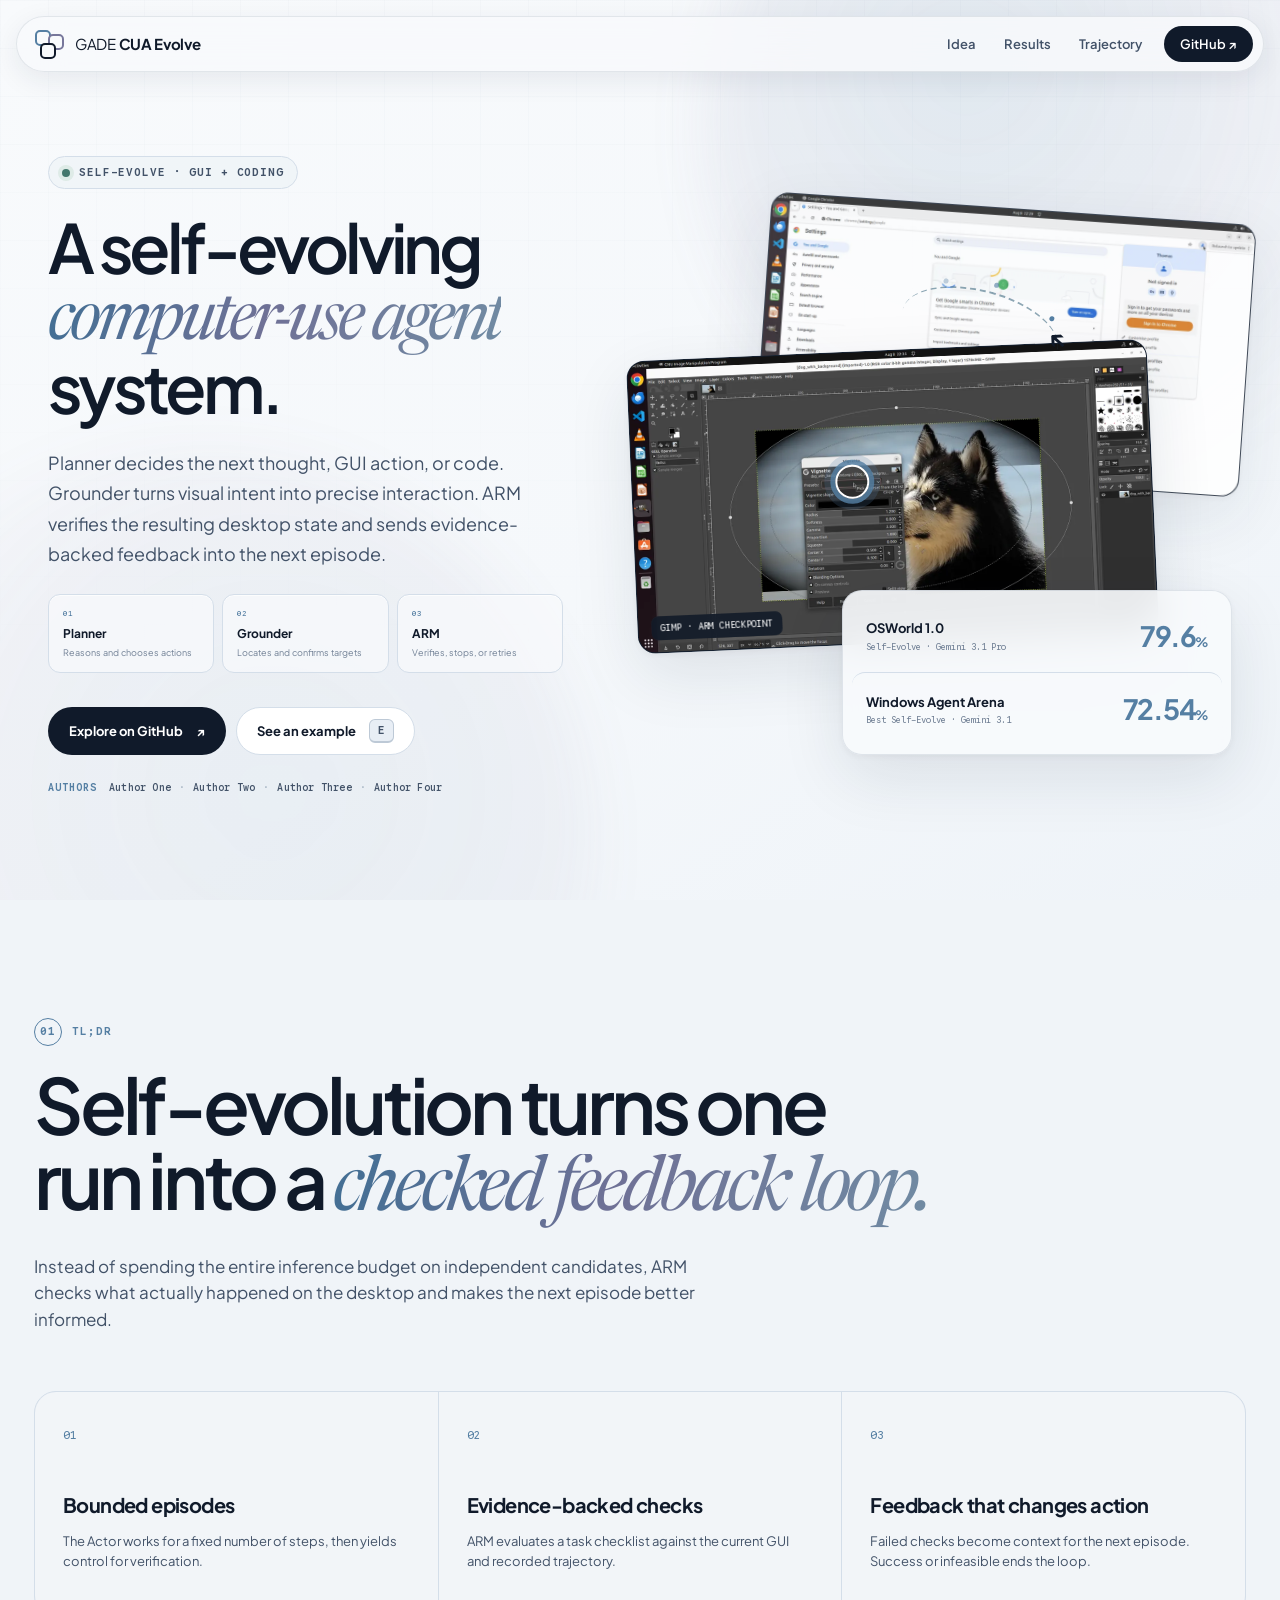
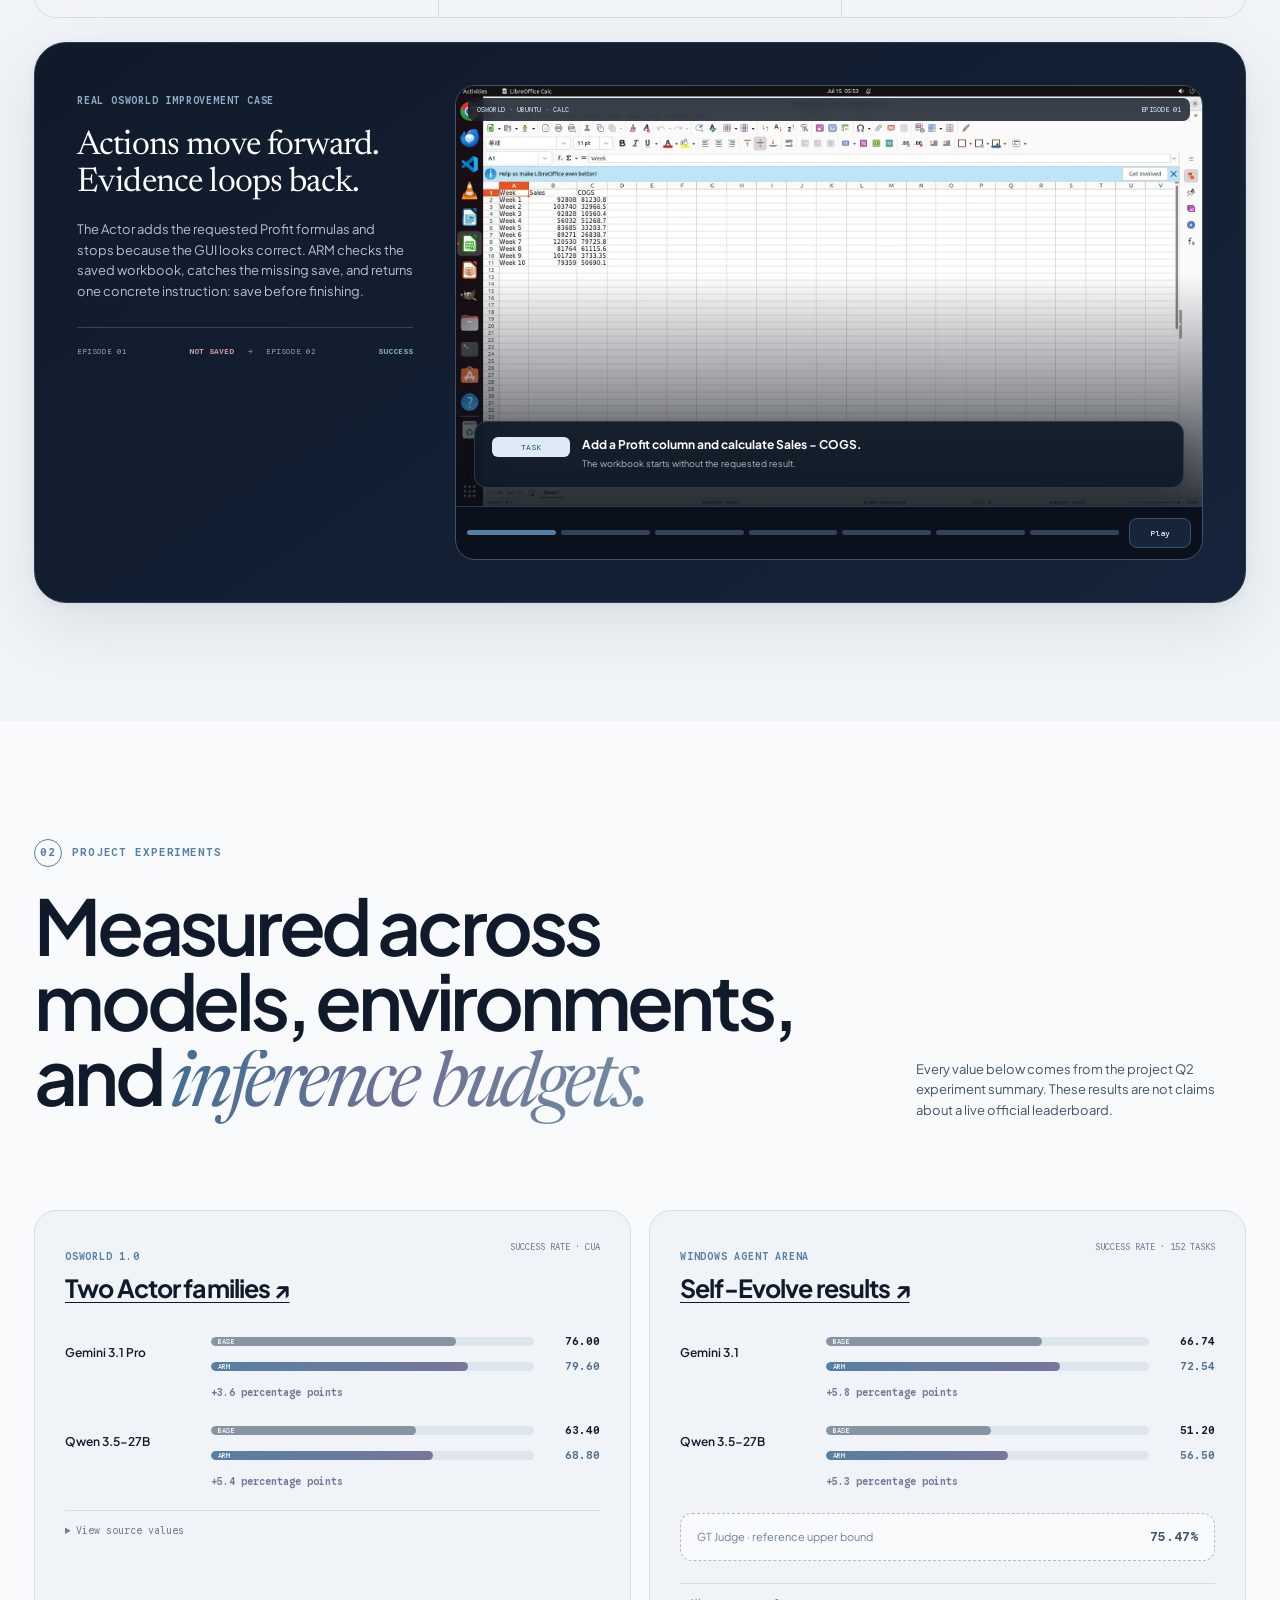
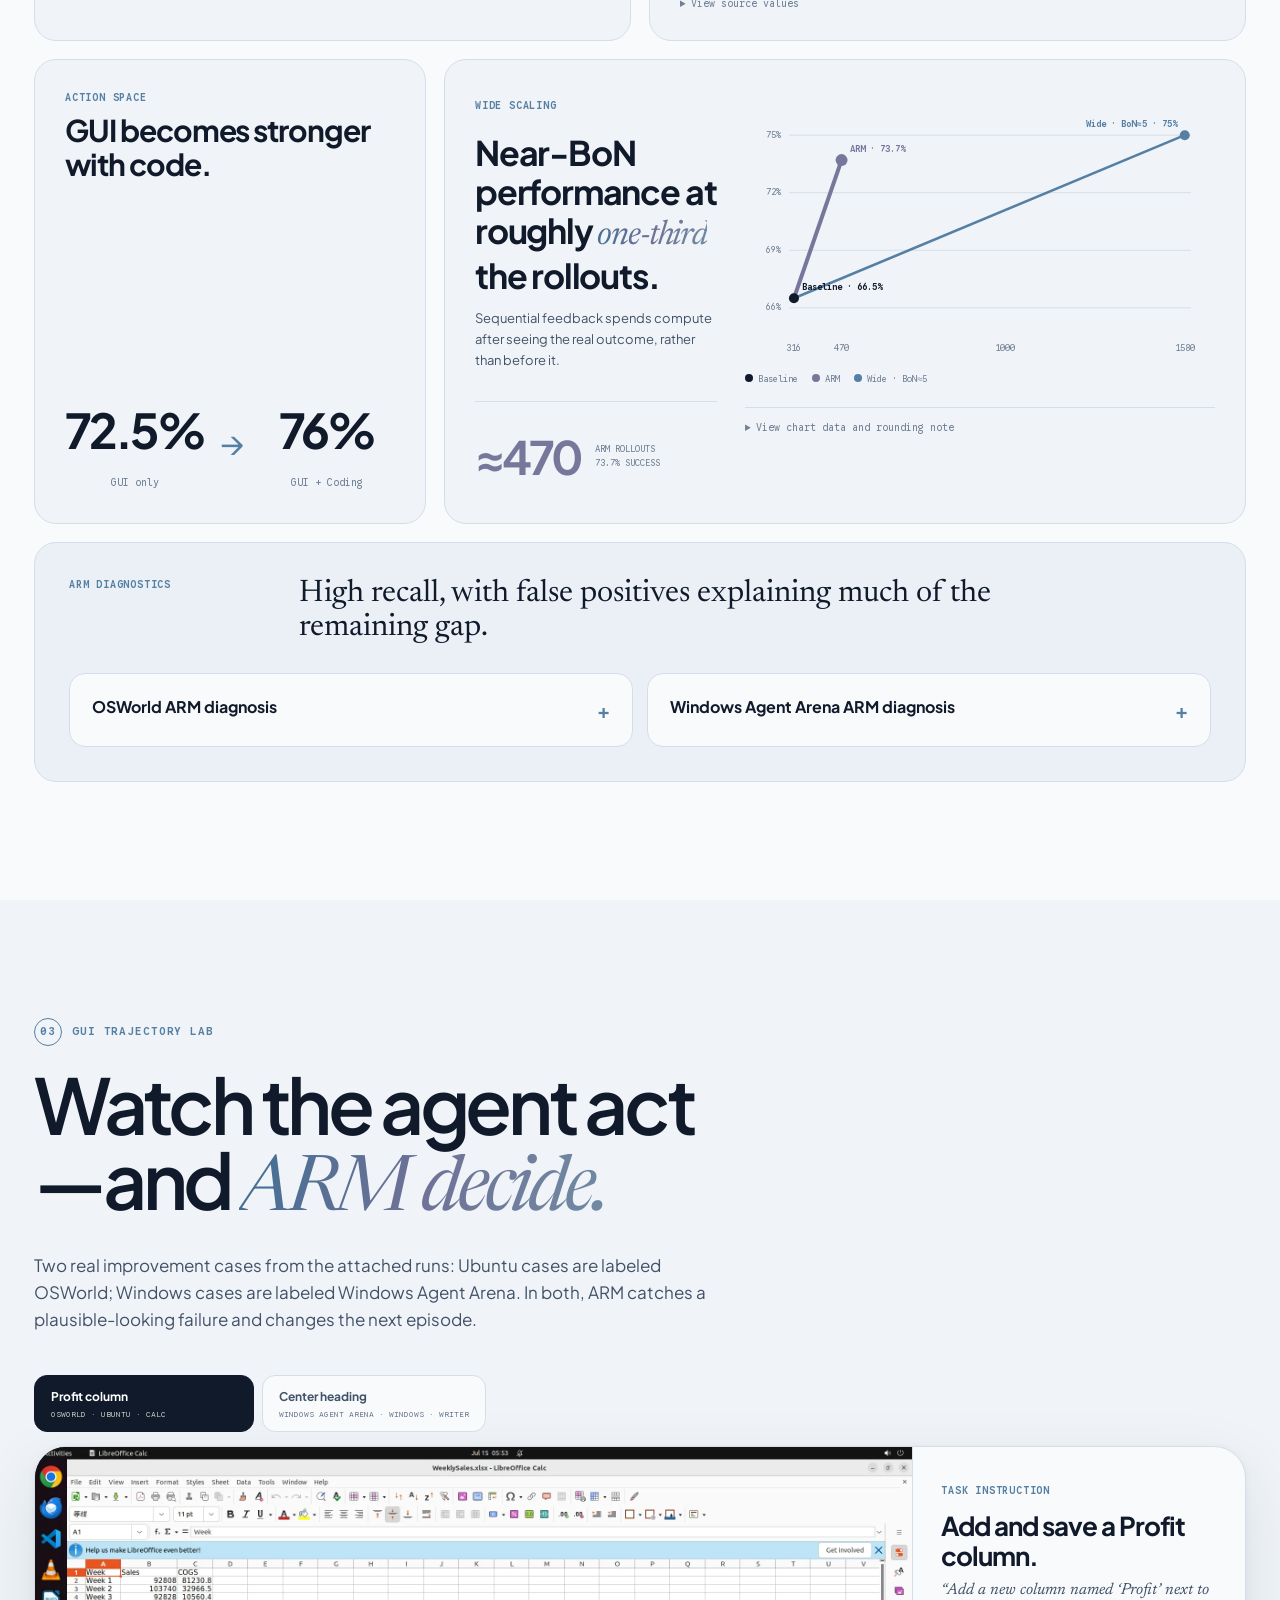
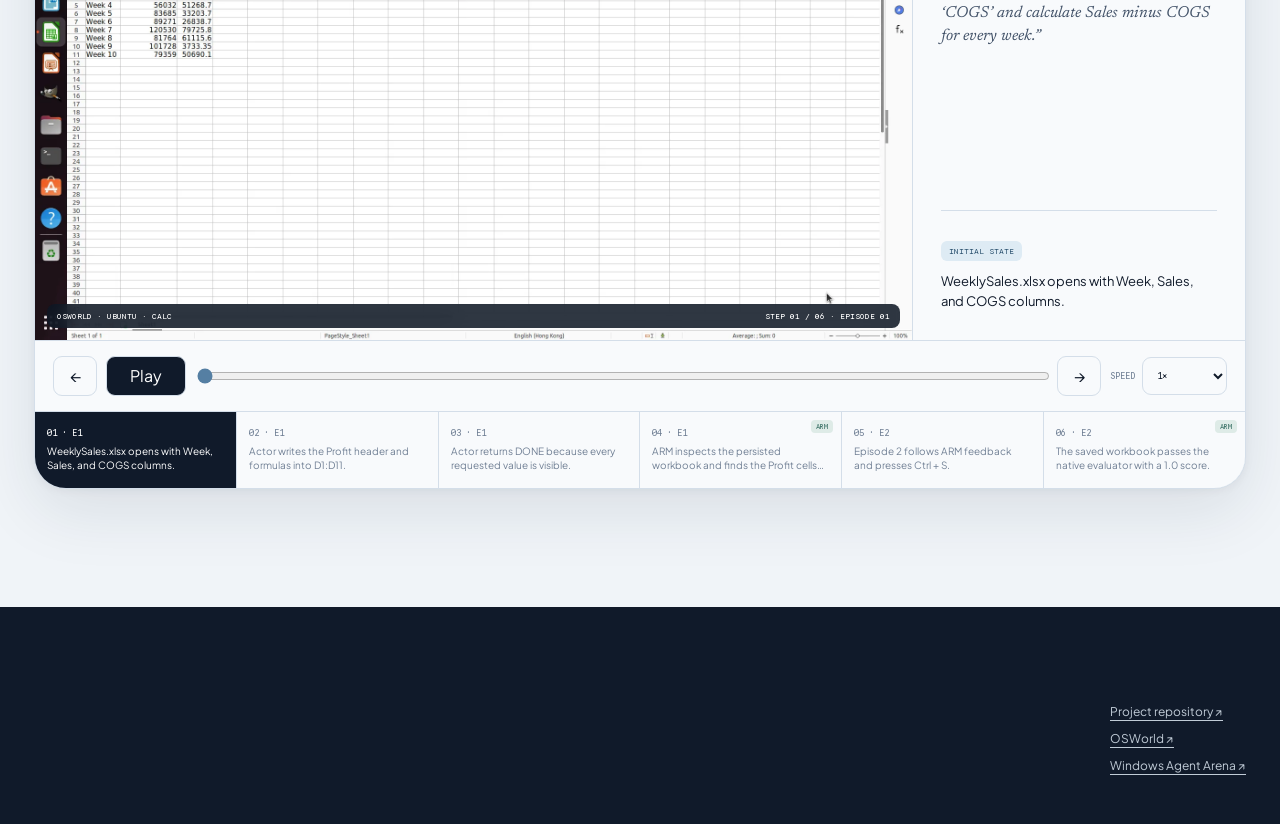
==== docs/index.html @ 2d3289a8 "Add hero author placeholders" ====
<!doctype html>
<html lang="en">
<head>
  <meta charset="utf-8">
  <meta name="viewport" content="width=device-width, initial-scale=1">
  <meta name="description" content="GADE CUA Evolve is a self-evolving computer-use agent system built around a Planner, Grounder, and Agentic Reward Model.">
  <meta name="author" content="Author One, Author Two, Author Three, Author Four">
  <meta property="og:type" content="website">
  <meta property="og:title" content="GADE CUA Evolve — A self-evolving computer-use agent system">
  <meta property="og:description" content="Planner acts, Grounder locates, and ARM turns desktop evidence into stop-or-retry feedback.">
  <meta property="og:url" content="https://gade-tech.github.io/GADE-CUA-Evolve/">
  <meta property="og:image" content="https://gade-tech.github.io/GADE-CUA-Evolve/assets/hero/gimp.webp">
  <meta name="twitter:card" content="summary_large_image">
  <link rel="canonical" href="https://gade-tech.github.io/GADE-CUA-Evolve/">
  <link rel="icon" href="data:image/svg+xml,%3Csvg xmlns='http://www.w3.org/2000/svg' viewBox='0 0 64 64'%3E%3Crect width='64' height='64' rx='14' fill='%23101a2a'/%3E%3Ccircle cx='24' cy='32' r='7' fill='%23557fa3'/%3E%3Ccircle cx='40' cy='24' r='7' fill='%2377779b'/%3E%3Ccircle cx='40' cy='40' r='7' fill='%238da8bc'/%3E%3C/svg%3E">
  <link rel="preconnect" href="https://fonts.googleapis.com">
  <link rel="preconnect" href="https://fonts.gstatic.com" crossorigin>
  <link href="https://fonts.googleapis.com/css2?family=Google+Sans+Code:wght@400;500;600&family=Newsreader:ital,opsz,wght@0,6..72,400;0,6..72,500;1,6..72,400&family=Plus+Jakarta+Sans:wght@400;500;600;700&display=swap" rel="stylesheet">
  <link rel="stylesheet" href="styles.css?v=__BUILD_VERSION__">
  <title>GADE CUA Evolve — A self-evolving computer-use agent system</title>
</head>
<body>
  <a class="skip-link" href="#main">Skip to content</a>
  <div class="read-progress" id="readProgress" aria-hidden="true"></div>

  <nav class="site-nav" aria-label="Primary navigation">
    <a class="brand" href="#top" aria-label="GADE CUA Evolve home">
      <span class="brand-mark" aria-hidden="true"><i></i><i></i><i></i></span>
      <span>GADE <b>CUA Evolve</b></span>
    </a>
    <div class="nav-links">
      <a href="#idea">Idea</a>
      <a href="#results">Results</a>
      <a href="#trajectory">Trajectory</a>
      <a class="nav-github" href="https://github.com/GADE-Tech/GADE-CUA-Evolve">GitHub ↗</a>
    </div>
  </nav>

  <main id="main">
    <header class="hero" id="top">
      <div class="aurora aurora-a" aria-hidden="true"></div>
      <div class="aurora aurora-b" aria-hidden="true"></div>
      <div class="hero-inner">
        <div class="hero-copy reveal">
          <div class="eyebrow-chip"><span></span> Self-evolve · GUI + Coding</div>
          <h1>A self-evolving<br><em>computer-use agent</em><br>system.</h1>
          <p class="hero-lede">Planner decides the next thought, GUI action, or code. Grounder turns visual intent into precise interaction. ARM verifies the resulting desktop state and sends evidence-backed feedback into the next episode.</p>
          <div class="agent-roles" aria-label="Planner, Grounder, and ARM system roles">
            <article><span>01</span><strong>Planner</strong><small>Reasons and chooses actions</small></article>
            <article><span>02</span><strong>Grounder</strong><small>Locates and confirms targets</small></article>
            <article><span>03</span><strong>ARM</strong><small>Verifies, stops, or retries</small></article>
          </div>
          <div class="hero-actions">
            <a class="button button-primary" href="https://github.com/GADE-Tech/GADE-CUA-Evolve">Explore on GitHub <span aria-hidden="true">↗</span></a>
            <a class="button button-secondary" id="exampleLink" href="#trajectory">See an example <kbd>E</kbd></a>
          </div>
          <p class="hero-caption" aria-label="Authors: Author One, Author Two, Author Three, Author Four"><span>Authors</span><b>Author One</b><i>·</i><b>Author Two</b><i>·</i><b>Author Three</b><i>·</i><b>Author Four</b></p>
        </div>

        <div class="hero-stage reveal" aria-label="Real desktop executions and benchmark highlights">
          <div class="desktop-card desktop-card-back">
            <img src="assets/hero/chrome.webp" alt="Chrome profile task completed by the computer-use agent" width="1280" height="720">
            <span class="desktop-label">Chrome · task state verified</span>
          </div>
          <div class="desktop-card desktop-card-front">
            <img src="assets/hero/gimp.webp" alt="GIMP Vignette window opened by the computer-use agent" width="1280" height="720">
            <span class="desktop-label">GIMP · ARM checkpoint</span>
            <span class="hero-click" aria-hidden="true"></span>
          </div>
          <div class="cursor-trail" aria-hidden="true"><i></i><i></i><i></i><b>↖</b></div>
          <div class="score-panel" id="heroScores" aria-label="Featured project experiment results"></div>
        </div>
      </div>
    </header>

    <section class="tldr section" id="idea">
      <div class="section-inner">
        <div class="section-heading reveal">
          <div class="section-tag"><span>01</span> TL;DR</div>
          <h2>Self-evolution turns one run into a <em>checked feedback loop.</em></h2>
          <p>Instead of spending the entire inference budget on independent candidates, ARM checks what actually happened on the desktop and makes the next episode better informed.</p>
        </div>

        <div class="quickscan reveal" aria-label="Three principles of self-evolution">
          <article><span>01</span><h3>Bounded episodes</h3><p>The Actor works for a fixed number of steps, then yields control for verification.</p></article>
          <article><span>02</span><h3>Evidence-backed checks</h3><p>ARM evaluates a task checklist against the current GUI and recorded trajectory.</p></article>
          <article><span>03</span><h3>Feedback that changes action</h3><p>Failed checks become context for the next episode. Success or infeasible ends the loop.</p></article>
        </div>

        <div class="loop-card reveal" aria-label="Animated self-evolve example from an OSWorld task">
          <div class="loop-copy">
            <span class="micro-label">REAL OSWORLD IMPROVEMENT CASE</span>
            <h3>Actions move forward.<br>Evidence loops back.</h3>
            <p>The Actor adds the requested Profit formulas and stops because the GUI looks correct. ARM checks the saved workbook, catches the missing save, and returns one concrete instruction: save before finishing.</p>
            <div class="loop-result"><span>EPISODE 01</span><b>NOT SAVED</b><i>→</i><span>EPISODE 02</span><b>SUCCESS</b></div>
          </div>
          <div class="loop-demo" id="loopDemo">
            <div class="loop-screen">
              <img id="loopImage" src="assets/trajectories/osworld-profit/initial.webp" alt="OSWorld LibreOffice Calc task state" width="1920" height="1080">
              <div class="loop-screen-bar"><span>OSWORLD · UBUNTU · CALC</span><span id="loopEpisode">EPISODE 01</span></div>
              <div class="loop-event" id="loopEvent" aria-live="polite">
                <span id="loopPhase">TASK</span>
                <strong id="loopTitle">Add a Profit column and calculate Sales − COGS.</strong>
                <p id="loopDetail">The workbook starts without the requested result.</p>
              </div>
            </div>
            <div class="loop-controls">
              <div class="loop-rail" id="loopRail" aria-label="Self-evolve example steps"></div>
              <button id="loopToggle" type="button" aria-label="Pause self-evolve example">Pause</button>
            </div>
          </div>
        </div>
      </div>
    </section>

    <section class="results section" id="results">
      <div class="section-inner">
        <div class="section-heading results-heading reveal">
          <div><div class="section-tag"><span>02</span> Project experiments</div><h2>Measured across models, environments, and <em>inference budgets.</em></h2></div>
          <p>Every value below comes from the project Q2 experiment summary. These results are not claims about a live official leaderboard.</p>
        </div>

        <div class="results-grid">
          <article class="result-card benchmark-card reveal">
            <div class="card-head"><div><span class="micro-label">OSWORLD 1.0</span><h3><a href="https://github.com/xlang-ai/OSWorld">Two Actor families ↗</a></h3></div><span class="card-note">Success rate · CUA</span></div>
            <div id="osworldBars" class="paired-bars"></div>
            <details class="data-table"><summary>View source values</summary><div id="osworldTable"></div></details>
          </article>

          <article class="result-card benchmark-card reveal">
            <div class="card-head"><div><span class="micro-label">WINDOWS AGENT ARENA</span><h3><a href="https://github.com/microsoft/WindowsAgentArena">Self-Evolve results ↗</a></h3></div><span class="card-note">Success rate · 152 tasks</span></div>
            <div id="windowsBars" class="paired-bars"></div>
            <div class="upper-bound" id="gtJudge"></div>
            <details class="data-table"><summary>View source values</summary><div id="windowsTable"></div></details>
          </article>

          <article class="result-card compact-card reveal">
            <span class="micro-label">ACTION SPACE</span>
            <h3>GUI becomes stronger with code.</h3>
            <div id="guiCoding" class="slope-chart" aria-label="GUI versus GUI plus Coding result"></div>
          </article>

          <article class="result-card scaling-card reveal">
            <div class="scaling-copy"><span class="micro-label">WIDE SCALING</span><h3>Near-BoN performance at roughly <em>one-third</em> the rollouts.</h3><p>Sequential feedback spends compute after seeing the real outcome, rather than before it.</p><div class="rollout-stat"><strong>≈470</strong><span>ARM rollouts<br>73.7% success</span></div></div>
            <div class="canvas-wrap"><canvas id="scalingChart" role="img" aria-label="Success rate versus rollout count for baseline, ARM, and wide scaling"></canvas><div class="chart-legend"><span><i class="legend-baseline"></i>Baseline</span><span><i class="legend-arm"></i>ARM</span><span><i class="legend-wide"></i>Wide · BoN≈5</span></div><details class="data-table"><summary>View chart data and rounding note</summary><div id="scalingTable"></div><p>The source contains minor annotations such as 469/73.8 and 495/73.7. This page uses the rounded comparison ≈470/73.7.</p></details></div>
          </article>
        </div>

        <div class="diagnostics reveal">
          <div class="diagnostics-head"><span class="micro-label">ARM DIAGNOSTICS</span><h3>High recall, with false positives explaining much of the remaining gap.</h3></div>
          <div id="diagnosticCards" class="diagnostic-grid"></div>
        </div>
      </div>
    </section>

    <section class="trajectory section" id="trajectory">
      <div class="section-inner">
        <div class="section-heading reveal">
          <div class="section-tag"><span>03</span> GUI Trajectory Lab</div>
          <h2>Watch the agent act—and <em>ARM decide.</em></h2>
          <p>Two real improvement cases from the attached runs: Ubuntu cases are labeled OSWorld; Windows cases are labeled Windows Agent Arena. In both, ARM catches a plausible-looking failure and changes the next episode.</p>
        </div>

        <div class="case-tabs reveal" id="caseTabs" role="tablist" aria-label="Choose a trajectory case"></div>

        <div class="trajectory-player reveal" id="trajectoryPlayer" tabindex="-1" aria-label="Interactive self-evolve trajectory player">
          <div class="trajectory-screen" id="trajectoryScreen">
            <img id="trajectoryImage" src="assets/trajectories/osworld-profit/initial.webp" alt="Initial OSWorld LibreOffice Calc state" width="1920" height="1080" decoding="async">
            <span class="click-marker" id="clickMarker" hidden aria-hidden="true"><i></i></span>
            <div class="trajectory-image-error" id="trajectoryImageError" hidden>Screenshot unavailable. Choose another step to retry.</div>
            <div class="screen-chrome"><span id="trajectoryEnvironment">OSWORLD · UBUNTU · CALC</span><span id="screenStep">STEP 01 / 06</span></div>
          </div>

          <aside class="trajectory-info">
            <div>
              <span class="micro-label">TASK INSTRUCTION</span>
              <h3 id="trajectoryTitle">Add and save a Profit column.</h3>
              <blockquote id="trajectoryInstruction"></blockquote>
            </div>
            <div class="action-readout"><span id="actionType">INITIAL STATE</span><p id="actionLabel">Initial desktop state</p></div>
            <div class="arm-verdict" id="armVerdict" hidden></div>
          </aside>

          <div class="trajectory-controls">
            <button id="previousStep" type="button" aria-label="Previous trajectory step">←</button>
            <button id="playTrajectory" type="button" class="play-button" aria-label="Play trajectory">Play</button>
            <input id="trajectoryRange" type="range" min="0" max="5" value="0" aria-label="Trajectory step">
            <button id="nextStep" type="button" aria-label="Next trajectory step">→</button>
            <label class="speed-control">Speed<select id="trajectorySpeed" aria-label="Playback speed"><option value="0.75">0.75×</option><option value="1" selected>1×</option><option value="1.5">1.5×</option></select></label>
          </div>
          <div class="trajectory-timeline" id="trajectoryTimeline" aria-label="Manual trajectory frame browser"></div>
        </div>
      </div>
    </section>
  </main>

  <footer>
    <div class="footer-inner">
      <div class="footer-meta"><a href="https://github.com/GADE-Tech/GADE-CUA-Evolve">Project repository ↗</a><a href="https://github.com/xlang-ai/OSWorld">OSWorld ↗</a><a href="https://github.com/microsoft/WindowsAgentArena">Windows Agent Arena ↗</a></div>
    </div>
  </footer>

  <script src="site-data.js?v=__BUILD_VERSION__"></script>
  <script src="app.js?v=__BUILD_VERSION__"></script>
</body>
</html>
---- docs/styles.css ----
:root {
  --surface: #f8fafc;
  --surface-dim: #f0f4f8;
  --surface-1: #e8eef5;
  --surface-2: #dce5ef;
  --ink: #101a2a;
  --ink-soft: #425268;
  --muted: #718095;
  --line: #d4dee9;
  --blue: #557fa3;
  --blue-soft: #deebf4;
  --violet: #77779b;
  --coral: #9b6b76;
  --coral-soft: #f0e4e7;
  --amber: #92816d;
  --green: #42776c;
  --green-soft: #deebe7;
  --sans: "Plus Jakarta Sans", system-ui, -apple-system, BlinkMacSystemFont, sans-serif;
  --serif: "Newsreader", Georgia, serif;
  --mono: "Google Sans Code", ui-monospace, SFMono-Regular, Menlo, monospace;
  --max: 1280px;
  --radius-sm: 12px;
  --radius: 22px;
  --radius-lg: 32px;
  --shadow: 0 22px 64px rgba(20, 38, 61, 0.1), 0 2px 8px rgba(20, 38, 61, 0.05);
}

* { box-sizing: border-box; }
html { scroll-behavior: smooth; scroll-padding-top: 104px; }
body {
  margin: 0;
  background: var(--surface-dim);
  color: var(--ink);
  font-family: var(--sans);
  font-size: 16px;
  line-height: 1.58;
  overflow-x: hidden;
  -webkit-font-smoothing: antialiased;
  text-rendering: optimizeLegibility;
}
body, button, input, select { font-family: var(--sans); }
img { display: block; max-width: 100%; }
a { color: inherit; }
button, input, select { font: inherit; }
button, a, summary, input, select { -webkit-tap-highlight-color: transparent; }
:focus-visible { outline: 3px solid color-mix(in srgb, var(--blue) 72%, white); outline-offset: 3px; }
::selection { background: var(--blue-soft); color: #203e59; }

.skip-link {
  position: fixed;
  top: 8px;
  left: 50%;
  z-index: 500;
  transform: translate(-50%, -150%);
  padding: 10px 16px;
  border-radius: 999px;
  background: var(--ink);
  color: white;
}
.skip-link:focus { transform: translate(-50%, 0); }

.read-progress {
  position: fixed;
  inset: 0 auto auto 0;
  z-index: 300;
  width: 0;
  height: 3px;
  background: linear-gradient(90deg, #557fa3, #77779b, #7393ad);
}

.site-nav {
  position: fixed;
  top: 16px;
  left: 16px;
  right: 16px;
  z-index: 200;
  display: flex;
  align-items: center;
  justify-content: space-between;
  min-height: 56px;
  padding: 8px 10px 8px 18px;
  border: 1px solid rgba(60, 81, 108, 0.12);
  border-radius: 999px;
  background: rgba(248, 250, 252, 0.84);
  box-shadow: 0 8px 28px rgba(20, 38, 61, 0.08);
  backdrop-filter: blur(22px) saturate(115%);
}
.brand { display: flex; align-items: center; gap: 11px; text-decoration: none; font-size: 15px; letter-spacing: -0.02em; }
.brand b { font-weight: 700; }
.brand-mark { position: relative; width: 29px; height: 29px; display: block; }
.brand-mark i { position: absolute; width: 16px; height: 16px; border: 2px solid var(--ink); border-radius: 5px; background: var(--surface); }
.brand-mark i:nth-child(1) { top: 0; left: 0; border-color: var(--blue); }
.brand-mark i:nth-child(2) { top: 4px; right: 0; border-color: var(--violet); }
.brand-mark i:nth-child(3) { bottom: 0; left: 5px; border-color: var(--ink); }
.nav-links { display: flex; align-items: center; gap: 2px; }
.nav-links a { padding: 8px 13px; border-radius: 999px; color: var(--ink-soft); font-size: 13px; font-weight: 600; text-decoration: none; }
.nav-links a:hover { background: var(--blue-soft); color: #315b7d; }
.nav-links .nav-github { margin-left: 7px; padding-inline: 16px; background: var(--ink); color: white; }
.nav-links .nav-github:hover { background: #263d5b; color: white; }

.hero {
  position: relative;
  display: grid;
  min-height: 100vh;
  overflow: hidden;
  background: linear-gradient(145deg, #f8fafc 0%, #f5f8fb 56%, #eef3f8 100%);
}
.hero::before {
  content: "";
  position: absolute;
  inset: 0;
  background-image: linear-gradient(rgba(72, 103, 137, 0.045) 1px, transparent 1px), linear-gradient(90deg, rgba(72, 103, 137, 0.045) 1px, transparent 1px);
  background-size: 48px 48px;
  mask-image: linear-gradient(to bottom, rgba(0, 0, 0, 0.52), transparent 78%);
  pointer-events: none;
}
.hero-inner {
  position: relative;
  z-index: 2;
  width: min(100%, calc(var(--max) + 96px));
  margin: auto;
  padding: 142px 48px 92px;
  display: grid;
  grid-template-columns: minmax(0, 0.93fr) minmax(470px, 1.07fr);
  gap: clamp(48px, 6vw, 94px);
  align-items: center;
}
.aurora { position: absolute; pointer-events: none; border-radius: 50%; filter: blur(28px); opacity: 0.62; }
.aurora-a { top: -250px; right: -180px; width: 760px; height: 760px; background: radial-gradient(circle at 35% 42%, rgba(85, 127, 163, 0.22), rgba(119, 119, 155, 0.13) 42%, transparent 72%); }
.aurora-b { bottom: -360px; left: -220px; width: 820px; height: 820px; background: radial-gradient(circle at 60% 43%, rgba(88, 128, 159, 0.13), rgba(109, 104, 143, 0.09) 42%, transparent 72%); }

.eyebrow-chip, .section-tag, .micro-label { font-family: var(--mono); letter-spacing: 0.08em; text-transform: uppercase; }
.eyebrow-chip {
  width: max-content;
  display: flex;
  align-items: center;
  gap: 9px;
  padding: 7px 13px;
  margin-bottom: 26px;
  border: 1px solid var(--line);
  border-radius: 999px;
  background: rgba(240, 244, 248, 0.82);
  color: var(--ink-soft);
  font-size: 11px;
  font-weight: 600;
}
.eyebrow-chip span { width: 8px; height: 8px; border-radius: 50%; background: var(--green); box-shadow: 0 0 0 4px var(--green-soft); }
.hero h1 {
  max-width: 720px;
  margin: 0;
  font-size: clamp(52px, 5.3vw, 78px);
  font-weight: 600;
  line-height: 0.95;
  letter-spacing: -0.062em;
  text-wrap: balance;
}
.hero h1 em, .section-heading h2 em, .scaling-card h3 em {
  color: transparent;
  font-family: var(--serif);
  font-weight: 400;
  background: linear-gradient(108deg, #456f94 4%, #6f7196 48%, #708ba3 100%);
  background-clip: text;
  -webkit-background-clip: text;
}
.hero-lede { max-width: 660px; margin: 28px 0 0; color: var(--ink-soft); font-size: 18px; line-height: 1.7; text-wrap: pretty; }
.agent-roles { display: grid; grid-template-columns: repeat(3, 1fr); gap: 8px; margin-top: 24px; }
.agent-roles article { min-width: 0; padding: 13px 14px; border: 1px solid var(--line); border-radius: 12px; background: rgba(248, 250, 252, 0.74); box-shadow: inset 0 1px rgba(255, 255, 255, 0.72); }
.agent-roles span { display: block; color: var(--blue); font: 8px var(--mono); }
.agent-roles strong { display: block; margin-top: 7px; font-size: 12px; }
.agent-roles small { display: block; margin-top: 3px; color: var(--muted); font-size: 9px; line-height: 1.35; }
.hero-actions { display: flex; flex-wrap: wrap; gap: 10px; margin-top: 34px; }
.button { display: inline-flex; align-items: center; justify-content: center; gap: 13px; min-height: 48px; padding: 0 20px; border: 1px solid transparent; border-radius: 999px; font-size: 13px; font-weight: 700; text-decoration: none; transition: transform 180ms ease, background 180ms ease; }
.button:hover { transform: translateY(-2px); }
.button-primary { background: var(--ink); color: white; }
.button-primary:hover { background: #263d5b; }
.button-secondary { border-color: var(--line); background: white; color: var(--ink); }
kbd { min-width: 25px; padding: 2px 6px; border: 1px solid #bdc9d6; border-bottom-width: 2px; border-radius: 6px; background: var(--surface-1); color: var(--ink-soft); font: 600 11px/1.6 var(--mono); text-align: center; }
.hero-caption { display: flex; flex-wrap: wrap; align-items: center; gap: 5px 8px; margin: 26px 0 0; color: var(--muted); font: 10px var(--mono); letter-spacing: 0.02em; }
.hero-caption span { margin-right: 4px; color: var(--blue); font-weight: 600; letter-spacing: 0.1em; text-transform: uppercase; }
.hero-caption b { color: var(--ink-soft); font-weight: 500; }
.hero-caption i { color: #aab7c5; font-style: normal; }

.hero-stage { position: relative; min-height: 590px; isolation: isolate; }
.desktop-card { position: absolute; overflow: hidden; border: 1px solid rgba(52, 76, 104, 0.2); border-radius: 18px; background: #101824; box-shadow: var(--shadow); }
.desktop-card img { width: 100%; height: 100%; object-fit: cover; }
.desktop-card-back { top: 28px; right: -16px; width: 82%; aspect-ratio: 16/9; transform: rotate(4deg); opacity: 0.82; }
.desktop-card-front { top: 170px; left: -8px; z-index: 2; width: 88%; aspect-ratio: 16/9; transform: rotate(-2.5deg); }
.desktop-label { position: absolute; left: 13px; bottom: 12px; padding: 6px 9px; border-radius: 7px; background: rgba(15, 25, 39, 0.84); color: white; font: 9px var(--mono); letter-spacing: 0.04em; text-transform: uppercase; backdrop-filter: blur(8px); }
.hero-click { position: absolute; left: 42.4%; top: 44.3%; width: 34px; height: 34px; border: 2px solid white; border-radius: 50%; transform: translate(-50%, -50%); box-shadow: 0 0 0 5px rgba(85, 127, 163, 0.82), 0 0 0 11px rgba(85, 127, 163, 0.2); }
.score-panel { position: absolute; z-index: 4; right: 0; bottom: 15px; width: min(390px, 76%); padding: 9px; border: 1px solid rgba(52, 76, 104, 0.12); border-radius: 20px; background: rgba(248, 250, 252, 0.92); box-shadow: var(--shadow); backdrop-filter: blur(18px); }
.score-row { display: grid; grid-template-columns: 1fr auto; gap: 12px; align-items: center; padding: 14px 14px; border-radius: 13px; }
.score-row + .score-row { border-top: 1px solid var(--line); }
.score-row strong { display: block; font-size: 13px; }
.score-row small { display: block; margin-top: 2px; color: var(--muted); font: 9px var(--mono); }
.score-value { color: var(--blue); font-size: 28px; font-weight: 700; letter-spacing: -0.045em; }
.score-value span { font-size: 13px; }
.cursor-trail { position: absolute; z-index: 5; top: 110px; left: 44%; width: 160px; height: 80px; border-top: 2px dashed rgba(49, 94, 119, 0.54); border-radius: 50%; transform: rotate(15deg); }
.cursor-trail i { position: absolute; width: 5px; height: 5px; border-radius: 50%; background: var(--blue); }
.cursor-trail i:nth-child(1) { left: 20%; top: -3px; opacity: 0.35; }.cursor-trail i:nth-child(2) { left: 51%; top: -12px; opacity: 0.62; }.cursor-trail i:nth-child(3) { right: 7%; top: 6px; }
.cursor-trail b { position: absolute; right: -6px; top: 5px; color: var(--ink); font-size: 25px; transform: rotate(-18deg); }

.section { padding: 118px 0; }
.section-inner { width: min(100%, var(--max)); margin: auto; padding: 0 34px; }
.section-heading { max-width: 990px; }
.section-tag { display: flex; align-items: center; gap: 10px; color: var(--blue); font-size: 11px; font-weight: 600; }
.section-tag span { display: grid; place-items: center; width: 28px; height: 28px; border: 1px solid currentColor; border-radius: 50%; }
.section-heading h2 { margin: 20px 0 22px; font-size: clamp(45px, 6vw, 82px); font-weight: 600; line-height: 0.98; letter-spacing: -0.055em; text-wrap: balance; }
.section-heading > p, .results-heading > p { max-width: 700px; color: var(--ink-soft); font-size: 17px; }

.tldr { background: var(--surface-dim); }
.quickscan { display: grid; grid-template-columns: repeat(3, 1fr); gap: 1px; margin-top: 58px; overflow: hidden; border: 1px solid var(--line); border-radius: var(--radius); background: var(--line); }
.quickscan article { min-height: 225px; padding: 28px; background: rgba(248, 250, 252, 0.84); }
.quickscan article > span { color: var(--blue); font: 11px var(--mono); }
.quickscan h3 { margin: 44px 0 10px; font-size: 20px; letter-spacing: -0.03em; }
.quickscan p { margin: 0; color: var(--ink-soft); font-size: 13px; }
.loop-card { display: grid; grid-template-columns: 0.62fr 1.38fr; gap: 42px; margin-top: 24px; padding: 42px; border: 1px solid #263a53; border-radius: var(--radius-lg); background: linear-gradient(145deg, #101a2a, #15243a); color: white; box-shadow: var(--shadow); }
.micro-label { color: var(--blue); font-size: 10px; font-weight: 600; }
.loop-card .micro-label { color: #90adc5; }
.loop-copy h3 { margin: 18px 0; font: 400 34px/1.07 var(--serif); letter-spacing: -0.025em; }
.loop-copy p { color: #b5c2cf; font-size: 13px; }
.loop-result { display: grid; grid-template-columns: 1fr auto 18px 1fr auto; gap: 7px; align-items: center; margin-top: 26px; padding-top: 18px; border-top: 1px solid #34445a; font: 8px var(--mono); }
.loop-result span { color: #8292a5; }.loop-result b:first-of-type { color: #c3929c; }.loop-result b:last-of-type { color: #78ad9f; }.loop-result i { color: #6f8298; font-style: normal; text-align: center; }
.loop-demo { min-width: 0; overflow: hidden; border: 1px solid #40526a; border-radius: 20px; background: #0b111c; }
.loop-screen { position: relative; overflow: hidden; aspect-ratio: 16/9; background: #101824; }
.loop-screen::after { content: ""; position: absolute; inset: 0; background: linear-gradient(180deg, transparent 45%, rgba(8, 14, 24, 0.84)); pointer-events: none; }
.loop-screen img { width: 100%; height: 100%; object-fit: cover; transition: opacity 240ms ease, transform 700ms ease; }
.loop-demo.is-changing .loop-screen img { opacity: 0.48; transform: scale(1.012); }
.loop-screen-bar { position: absolute; z-index: 2; top: 12px; right: 12px; left: 12px; display: flex; justify-content: space-between; padding: 7px 9px; border-radius: 7px; background: rgba(12, 20, 33, 0.8); color: #c0ccd8; font: 7px var(--mono); backdrop-filter: blur(8px); }
.loop-event { position: absolute; z-index: 3; right: 18px; bottom: 18px; left: 18px; display: grid; grid-template-columns: auto 1fr; gap: 4px 12px; align-items: start; padding: 15px 17px; border: 1px solid rgba(151, 177, 205, 0.2); border-radius: 13px; background: rgba(15, 25, 39, 0.92); box-shadow: 0 10px 30px rgba(0, 0, 0, 0.26); backdrop-filter: blur(12px); transition: border-color 180ms ease, background 180ms ease; }
.loop-event span { grid-row: span 2; min-width: 78px; padding: 5px 7px; border-radius: 6px; background: var(--blue-soft); color: #345c7c; font: 8px var(--mono); text-align: center; }
.loop-event strong { font-size: 12px; line-height: 1.35; }.loop-event p { margin: 0; color: #aebdca; font-size: 9px; }
.loop-event[data-tone="arm"] { border-color: rgba(155, 107, 118, 0.7); background: rgba(43, 31, 43, 0.95); }.loop-event[data-tone="arm"] span { background: var(--coral-soft); color: #76515a; }
.loop-event[data-tone="success"] { border-color: rgba(86, 143, 127, 0.7); background: rgba(20, 48, 46, 0.95); }.loop-event[data-tone="success"] span { background: var(--green-soft); color: #315f55; }
.loop-controls { display: grid; grid-template-columns: 1fr auto; gap: 10px; align-items: center; padding: 11px; border-top: 1px solid #2b3b50; }
.loop-rail { display: grid; grid-template-columns: repeat(7, 1fr); gap: 5px; }
.loop-rail button { position: relative; height: 5px; overflow: hidden; padding: 0; border: 0; border-radius: 999px; background: #334359; cursor: pointer; }
.loop-rail button::after { content: ""; position: absolute; inset: 0; width: 0; border-radius: inherit; background: var(--blue); }
.loop-rail button.complete::after { width: 100%; }.loop-rail button.active::after { width: 100%; animation: loop-progress 2.6s linear; }
#loopToggle { min-width: 62px; height: 30px; border: 1px solid #40526a; border-radius: 8px; background: #17253a; color: white; font: 8px var(--mono); cursor: pointer; }
@keyframes loop-progress { from { width: 0; } to { width: 100%; } }

.results { background: var(--surface); }
.results-heading { max-width: none; display: grid; grid-template-columns: 1fr 330px; gap: 64px; align-items: end; }
.results-heading h2 { max-width: 920px; }
.results-heading > p { margin-bottom: 28px; font-size: 13px; }
.results-grid { display: grid; grid-template-columns: repeat(12, 1fr); gap: 18px; margin-top: 62px; }
.result-card { grid-column: span 6; padding: 30px; border: 1px solid var(--line); border-radius: var(--radius); background: var(--surface-dim); }
.card-head { display: flex; align-items: start; justify-content: space-between; gap: 22px; }
.card-head h3, .compact-card h3, .scaling-card h3 { margin: 7px 0 0; font-size: 25px; letter-spacing: -0.035em; line-height: 1.15; }
.card-head h3 a { text-decoration-thickness: 1px; text-underline-offset: 4px; }
.card-note { color: var(--muted); font: 9px var(--mono); text-transform: uppercase; }
.paired-bars { display: grid; gap: 24px; margin-top: 32px; }
.bar-group { display: grid; grid-template-columns: 135px 1fr 55px; gap: 11px; align-items: center; }
.bar-name { grid-row: span 2; font-size: 12px; font-weight: 600; }
.bar-track { position: relative; height: 9px; overflow: hidden; border-radius: 999px; background: #dde5ed; }
.bar-fill { height: 100%; width: calc(var(--value) * 1%); min-width: 3px; border-radius: inherit; background: #8794a3; }
.bar-fill.evolve { background: linear-gradient(90deg, var(--blue), var(--violet)); }
.bar-value { font: 600 11px var(--mono); text-align: right; }
.bar-value.evolve { color: #526f8e; }
.bar-type { position: absolute; left: 7px; top: 50%; transform: translateY(-50%); color: white; font: 7px var(--mono); text-transform: uppercase; }
.lift-label { grid-column: 2/4; margin-top: 2px; color: var(--violet); font: 600 10px var(--mono); }
.upper-bound { display: flex; justify-content: space-between; margin-top: 25px; padding: 14px 16px; border: 1px dashed #aebccb; border-radius: 12px; background: var(--surface); }
.upper-bound span { color: var(--muted); font-size: 11px; }.upper-bound strong { color: var(--ink-soft); font: 600 13px var(--mono); }
.data-table { margin-top: 22px; border-top: 1px solid var(--line); color: var(--muted); font-size: 11px; }
.data-table summary { width: max-content; padding-top: 13px; cursor: pointer; font: 10px var(--mono); }
.data-table table { width: 100%; margin-top: 12px; border-collapse: collapse; color: var(--ink-soft); }
.data-table th, .data-table td { padding: 7px 4px; border-bottom: 1px solid var(--line); text-align: left; }
.data-table p { margin: 12px 0 0; line-height: 1.55; }
.compact-card { grid-column: span 4; display: flex; flex-direction: column; min-height: 390px; }
.compact-card h3 { max-width: 350px; font-size: 30px; }
.slope-chart { display: grid; grid-template-columns: 1fr auto 1fr; gap: 15px; align-items: center; margin-top: auto; padding-top: 55px; }
.slope-point { text-align: center; }
.slope-point strong { display: block; font-size: 48px; letter-spacing: -0.06em; }.slope-point span { color: var(--muted); font: 10px var(--mono); }
.slope-arrow { color: var(--blue); font-size: 34px; }
.scaling-card { grid-column: span 8; display: grid; grid-template-columns: 0.68fr 1.32fr; gap: 28px; }
.scaling-card h3 { margin-top: 18px; font-size: 34px; }
.scaling-card p { color: var(--ink-soft); font-size: 13px; }
.rollout-stat { display: flex; gap: 14px; align-items: center; margin-top: 31px; padding-top: 18px; border-top: 1px solid var(--line); }
.rollout-stat strong { color: var(--violet); font-size: 46px; letter-spacing: -0.07em; }.rollout-stat span { color: var(--muted); font: 9px/1.6 var(--mono); text-transform: uppercase; }
.canvas-wrap { min-width: 0; }
#scalingChart { display: block; width: 100%; height: 275px; }
.chart-legend { display: flex; flex-wrap: wrap; gap: 14px; margin-top: 8px; color: var(--muted); font: 9px var(--mono); }
.chart-legend i { display: inline-block; width: 8px; height: 8px; margin-right: 5px; border-radius: 50%; }.legend-baseline { background: var(--ink); }.legend-arm { background: var(--violet); }.legend-wide { background: var(--blue); }
.diagnostics { margin-top: 18px; padding: 34px; border: 1px solid var(--line); border-radius: var(--radius); background: #eaf0f6; }
.diagnostics-head { display: grid; grid-template-columns: 200px 1fr; gap: 30px; align-items: start; }
.diagnostics-head h3 { max-width: 760px; margin: 0; font: 400 31px/1.1 var(--serif); }
.diagnostic-grid { display: grid; grid-template-columns: 1fr 1fr; gap: 14px; margin-top: 28px; }
.diagnostic-card { padding: 0 22px; border: 1px solid var(--line); border-radius: 16px; background: var(--surface); }
.diagnostic-card summary { display: flex; justify-content: space-between; gap: 15px; padding: 20px 0; cursor: pointer; font-weight: 700; list-style: none; }.diagnostic-card summary::-webkit-details-marker { display: none; }.diagnostic-card summary::after { content: "+"; color: var(--blue); font-size: 20px; }.diagnostic-card[open] summary::after { content: "−"; }
.diagnostic-body { display: grid; grid-template-columns: 1fr 1fr; gap: 22px; padding: 0 0 22px; }
.metric-grid { display: grid; grid-template-columns: 1fr 1fr; gap: 7px; }
.metric { padding: 11px; border-radius: 10px; background: var(--surface-1); }.metric span { display: block; color: var(--muted); font: 8px var(--mono); text-transform: uppercase; }.metric strong { display: block; margin-top: 4px; font-size: 17px; }
.matrix { display: grid; grid-template-columns: 55px 1fr 1fr; gap: 4px; font: 9px var(--mono); }.matrix > * { display: grid; place-items: center; min-height: 35px; border-radius: 7px; background: var(--surface-1); }.matrix .matrix-good { background: var(--green-soft); color: #276548; }.matrix .matrix-bad { background: var(--coral-soft); color: #9a4e40; }

.trajectory { background: var(--surface-dim); }
.case-tabs { display: flex; flex-wrap: wrap; gap: 8px; margin-top: 42px; }
.case-tabs button { display: grid; gap: 2px; min-width: 220px; padding: 12px 16px; border: 1px solid var(--line); border-radius: 13px; background: var(--surface); color: var(--ink-soft); text-align: left; cursor: pointer; }
.case-tabs button span { font-size: 12px; font-weight: 700; }.case-tabs button small { color: var(--muted); font: 8px var(--mono); text-transform: uppercase; }
.case-tabs button[aria-selected="true"] { border-color: var(--ink); background: var(--ink); color: white; }.case-tabs button[aria-selected="true"] small { color: #b7c0bd; }
.trajectory-player { display: grid; grid-template-columns: 1.45fr 0.55fr; margin-top: 14px; overflow: hidden; border: 1px solid var(--line); border-radius: var(--radius-lg); background: var(--surface); box-shadow: var(--shadow); }
.trajectory-screen { position: relative; align-self: start; overflow: hidden; aspect-ratio: 16/9; background: #101824; }
.trajectory-screen img { width: 100%; height: 100%; object-fit: contain; }
.trajectory-image-error { position: absolute; inset: 0; display: grid; place-items: center; padding: 30px; background: #101824; color: #d7e0e9; font: 11px var(--mono); text-align: center; }
.trajectory-image-error[hidden] { display: none; }
.screen-chrome { position: absolute; right: 12px; bottom: 12px; left: 12px; display: flex; justify-content: space-between; padding: 7px 10px; border-radius: 8px; background: rgba(13, 23, 36, 0.86); color: white; font: 8px var(--mono); backdrop-filter: blur(8px); }
.click-marker { position: absolute; width: 38px; height: 38px; border: 2px solid white; border-radius: 50%; transform: translate(-50%, -50%); box-shadow: 0 0 0 6px rgba(85, 127, 163, 0.84), 0 0 0 14px rgba(85, 127, 163, 0.22); pointer-events: none; }
.click-marker i { position: absolute; top: 50%; left: 50%; width: 5px; height: 5px; border-radius: 50%; background: white; transform: translate(-50%, -50%); }
.trajectory-info { display: flex; flex-direction: column; padding: 28px; border-left: 1px solid var(--line); }
.trajectory-info h3 { margin: 11px 0 8px; font-size: 26px; letter-spacing: -0.04em; line-height: 1.15; }
.trajectory-info blockquote { margin: 0; color: var(--ink-soft); font: italic 16px/1.45 var(--serif); }
.action-readout { margin-top: auto; padding-top: 24px; border-top: 1px solid var(--line); }.action-readout span { display: inline-block; padding: 5px 8px; border-radius: 6px; background: var(--blue-soft); color: #365b77; font: 8px var(--mono); }.action-readout p { margin: 10px 0 0; font-size: 13px; }
.arm-verdict { margin-top: 17px; padding: 15px; border-radius: 12px; background: var(--green-soft); color: #24583f; font-size: 10px; }.arm-verdict[hidden] { display: none; }.arm-verdict.retry { background: var(--coral-soft); color: #7c4037; }.verdict-top { display: flex; justify-content: space-between; gap: 10px; font: 8px var(--mono); }.verdict-top b { color: var(--green); }.arm-verdict.retry .verdict-top b { color: #a64e40; }.arm-verdict ul { margin: 12px 0; padding-left: 16px; }.arm-verdict p { margin: 9px 0; }.arm-verdict small { font: 8px var(--mono); }
.trajectory-controls { grid-column: 1/-1; display: grid; grid-template-columns: 44px 80px 1fr 44px auto; gap: 9px; align-items: center; padding: 15px 18px; border-top: 1px solid var(--line); }
.trajectory-controls button { height: 40px; border: 1px solid var(--line); border-radius: 9px; background: var(--surface); color: var(--ink); cursor: pointer; }.trajectory-controls button:hover { background: var(--surface-1); }.trajectory-controls .play-button { background: var(--ink); color: white; }.trajectory-controls input { width: 100%; accent-color: var(--blue); }
.speed-control { display: flex; align-items: center; gap: 7px; color: var(--muted); font: 9px var(--mono); text-transform: uppercase; }.speed-control select { height: 38px; padding: 0 28px 0 10px; border: 1px solid var(--line); border-radius: 9px; background: var(--surface); color: var(--ink); }
.trajectory-timeline { grid-column: 1/-1; display: grid; grid-template-columns: repeat(var(--timeline-count, 6), minmax(0, 1fr)); gap: 1px; border-top: 1px solid var(--line); background: var(--line); }
.trajectory-timeline button { position: relative; min-height: 76px; padding: 12px; border: 0; background: var(--surface); color: var(--muted); text-align: left; cursor: pointer; }.trajectory-timeline button:hover { background: var(--surface-1); }.trajectory-timeline button.active { background: var(--ink); color: white; }.trajectory-timeline button span { display: block; font: 9px var(--mono); }.trajectory-timeline button small { display: -webkit-box; overflow: hidden; margin-top: 6px; font-size: 10px; line-height: 1.35; -webkit-box-orient: vertical; -webkit-line-clamp: 2; }.trajectory-timeline button.checkpoint::after { content: "ARM"; position: absolute; top: 8px; right: 8px; padding: 2px 5px; border-radius: 4px; background: var(--green-soft); color: var(--green); font: 7px var(--mono); }

footer { padding: 96px 0 40px; background: #101a2a; color: white; }
.footer-inner { width: min(100%, var(--max)); margin: auto; padding: 0 34px; display: flex; justify-content: flex-end; }
.footer-meta { display: flex; flex-direction: column; align-items: start; justify-content: end; gap: 8px; padding-bottom: 8px; color: #c1ccd7; font-size: 12px; }.footer-meta a { text-underline-offset: 4px; }

.reveal { opacity: 0; transform: translateY(12px); transition: opacity 620ms cubic-bezier(0.2, 0, 0, 1), transform 620ms cubic-bezier(0.2, 0, 0, 1); }
.reveal.is-visible { opacity: 1; transform: none; }

@media (max-width: 1050px) {
  .hero-inner { grid-template-columns: 1fr; padding-top: 145px; }
  .hero-copy { max-width: 780px; }
  .hero-stage { width: min(760px, 100%); min-height: 610px; margin: 0 auto; }
  .results-heading { grid-template-columns: 1fr; gap: 4px; }
  .results-heading > p { margin: 0; }
  .result-card { grid-column: span 12; }
  .compact-card { grid-column: span 5; }
  .scaling-card { grid-column: span 7; grid-template-columns: 1fr; }
  .loop-card { grid-template-columns: 1fr; }
  .trajectory-player { grid-template-columns: 1fr; }
  .trajectory-info { min-height: 410px; border-top: 1px solid var(--line); border-left: 0; }
}

@media (max-width: 760px) {
  .site-nav { left: 10px; right: 10px; top: 10px; min-height: 52px; padding-left: 14px; }
  .brand { font-size: 13px; }.brand-mark { width: 25px; height: 25px; }.brand-mark i { width: 14px; height: 14px; }
  .nav-links a:not(.nav-github) { display: none; }.nav-links .nav-github { margin: 0; padding: 8px 13px; font-size: 11px; }
  .hero-inner { padding: 122px 20px 70px; gap: 42px; }
  .hero h1 { font-size: clamp(45px, 12.5vw, 64px); }
  .hero-lede { font-size: 16px; }
  .agent-roles { grid-template-columns: 1fr; }.agent-roles article { display: grid; grid-template-columns: 24px 82px 1fr; gap: 5px; align-items: center; }.agent-roles strong, .agent-roles small { margin: 0; }
  .hero-stage { min-height: 420px; }
  .desktop-card-back { right: -8px; width: 87%; }.desktop-card-front { top: 122px; width: 92%; }
  .score-panel { bottom: 0; width: 92%; }.cursor-trail { display: none; }
  .score-value { font-size: 23px; }
  .section { padding: 82px 0; }.section-inner { padding: 0 18px; }
  .section-heading h2 { font-size: clamp(43px, 13vw, 64px); }
  .quickscan { grid-template-columns: 1fr; }.quickscan article { min-height: auto; }.quickscan h3 { margin-top: 24px; }
  .loop-card { padding: 24px 18px; }.loop-event { right: 10px; bottom: 10px; left: 10px; padding: 11px; }.loop-event span { min-width: 62px; }.loop-event p { display: none; }.loop-result { grid-template-columns: 1fr auto 12px 1fr auto; }
  .results-grid { margin-top: 42px; }.result-card { padding: 22px; }.card-head { display: block; }.card-note { display: block; margin-top: 8px; }
  .bar-group { grid-template-columns: 98px 1fr 49px; }
  .compact-card, .scaling-card { grid-column: span 12; min-height: auto; }.slope-chart { padding-top: 42px; }.slope-point strong { font-size: 39px; }
  .diagnostics { padding: 24px 16px; }.diagnostics-head, .diagnostic-grid { grid-template-columns: 1fr; }.diagnostic-body { grid-template-columns: 1fr; }
  .case-tabs button { flex: 1 1 100%; }.trajectory-info { min-height: 430px; padding: 22px; }.trajectory-controls { grid-template-columns: 40px 72px 1fr 40px; padding: 12px; }.speed-control { grid-column: 1/-1; justify-content: end; }.trajectory-timeline { grid-template-columns: repeat(3, 1fr); }.trajectory-timeline button { min-height: 64px; }
  .footer-inner { justify-content: flex-start; padding: 0 18px; }
}

@media (max-width: 430px) {
  .hero-actions { flex-direction: column; align-items: stretch; }.button { width: 100%; }
  .hero-stage { min-height: 360px; }.desktop-card-front { top: 104px; }.score-panel { width: 100%; bottom: -5px; }.score-row { padding: 10px; }.score-value { font-size: 20px; }
  .loop-card { padding: 20px 13px; }.loop-screen-bar { display: none; }.loop-event strong { font-size: 10px; }.loop-result span { display: none; }
  .scaling-card h3 { font-size: 29px; }.rollout-stat strong { font-size: 39px; }
  .trajectory-controls { grid-template-columns: 38px 65px 1fr 38px; gap: 6px; }.trajectory-timeline button small { display: none; }
}

@media (prefers-reduced-motion: reduce) {
  html { scroll-behavior: auto; }
  *, *::before, *::after { animation-duration: 0.001ms !important; animation-iteration-count: 1 !important; transition-duration: 0.001ms !important; }
  .reveal { opacity: 1; transform: none; }
}
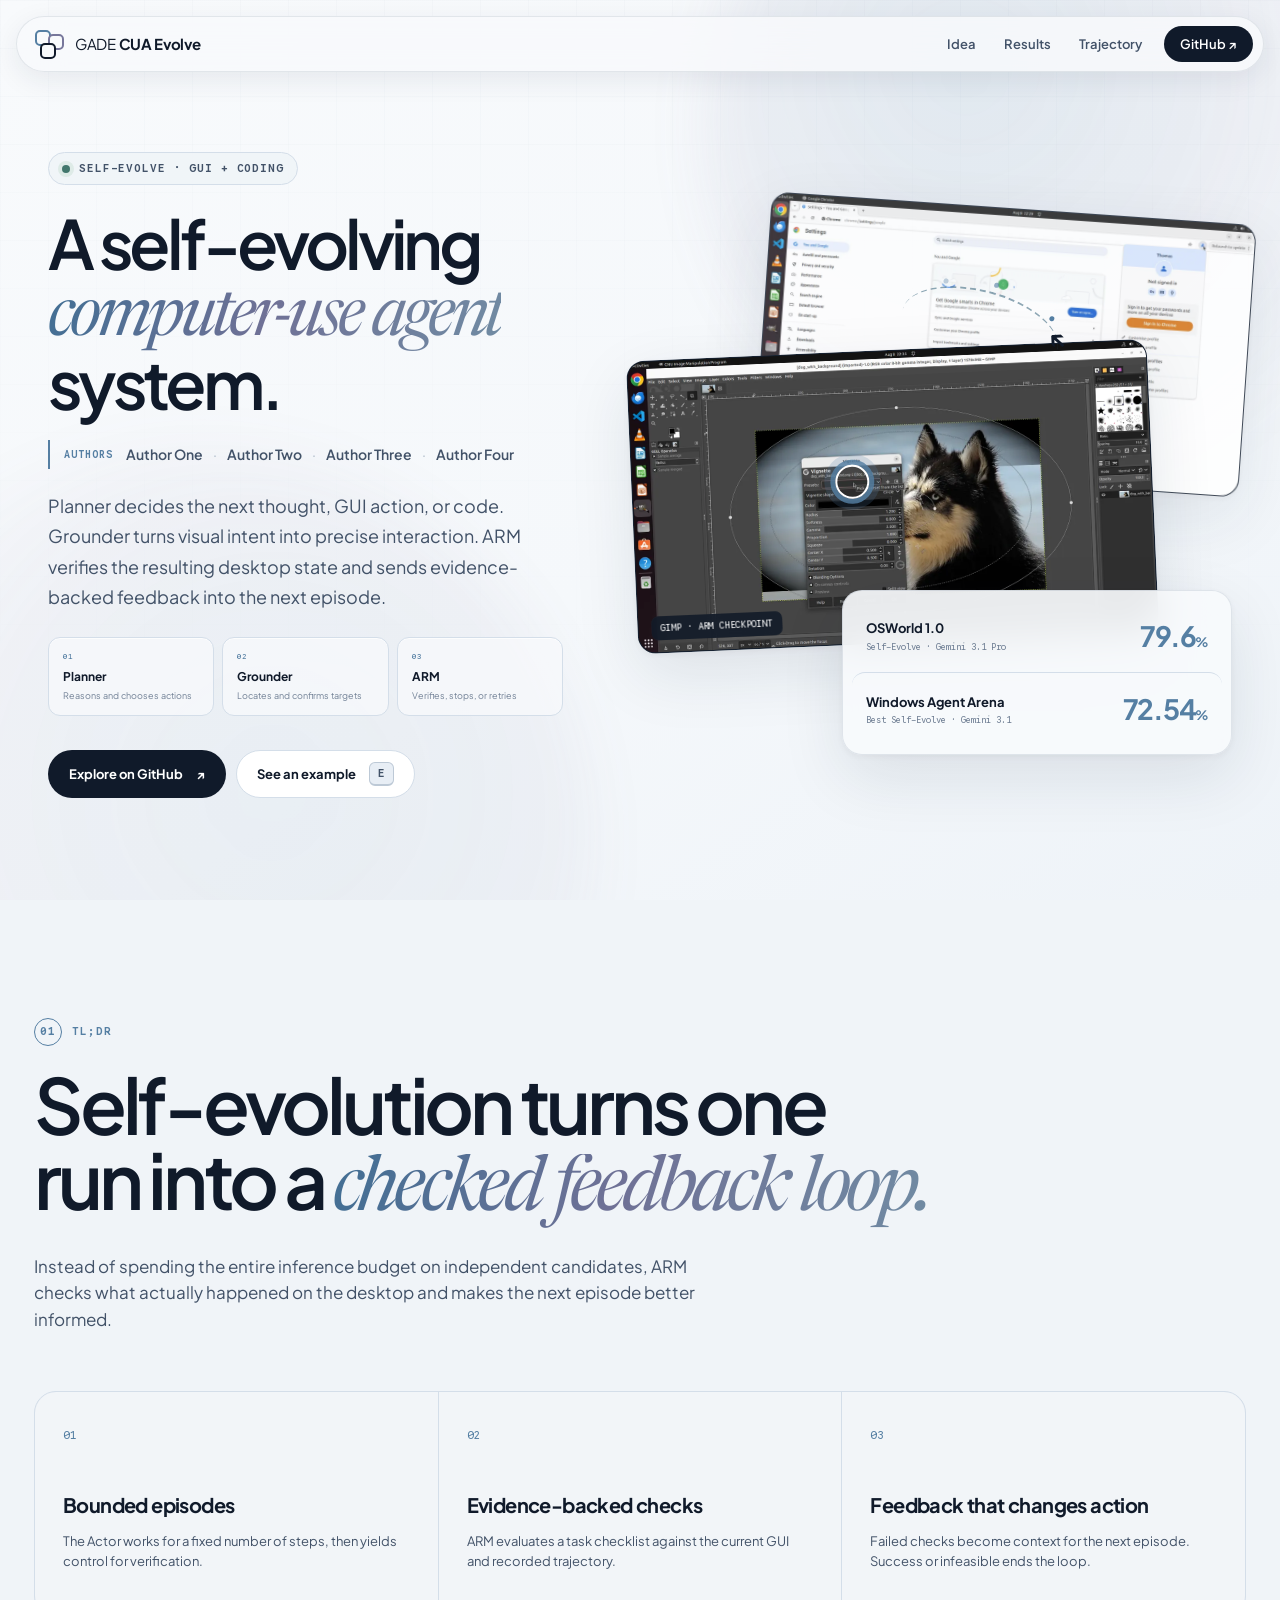
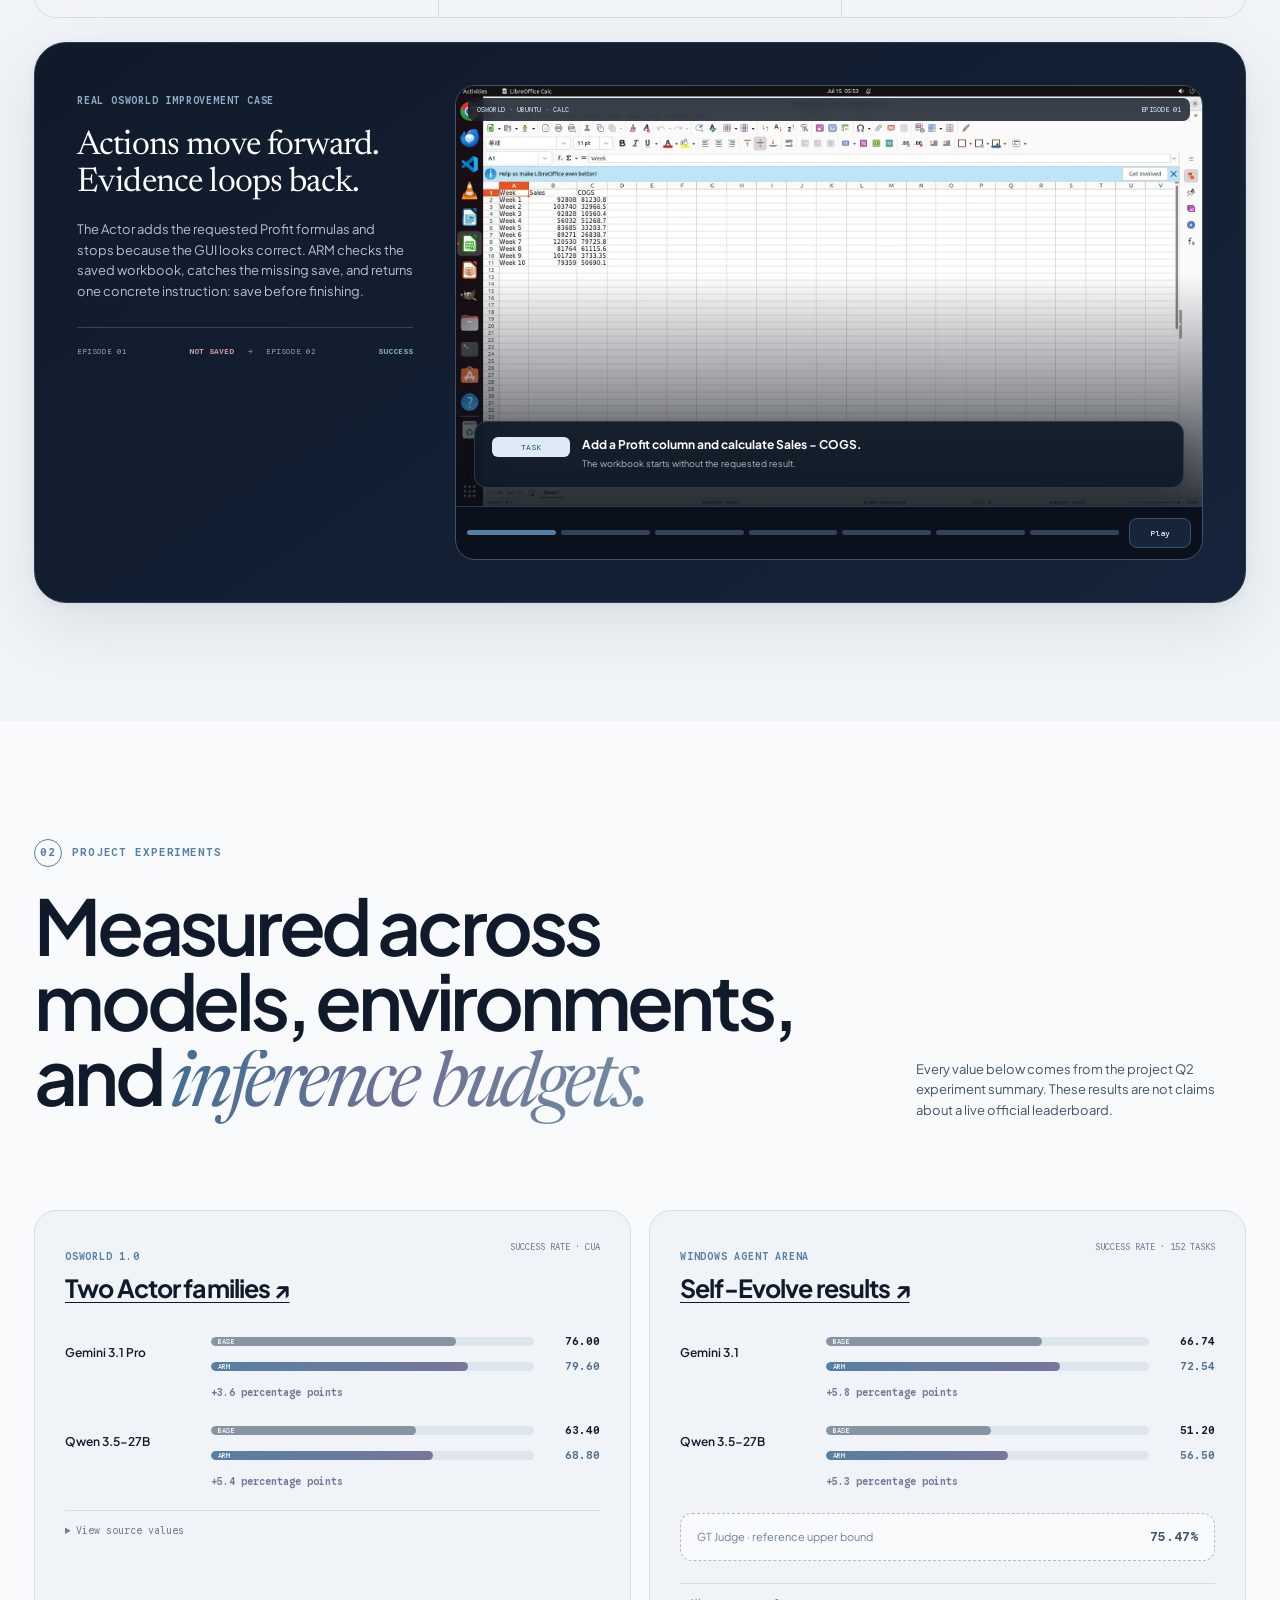
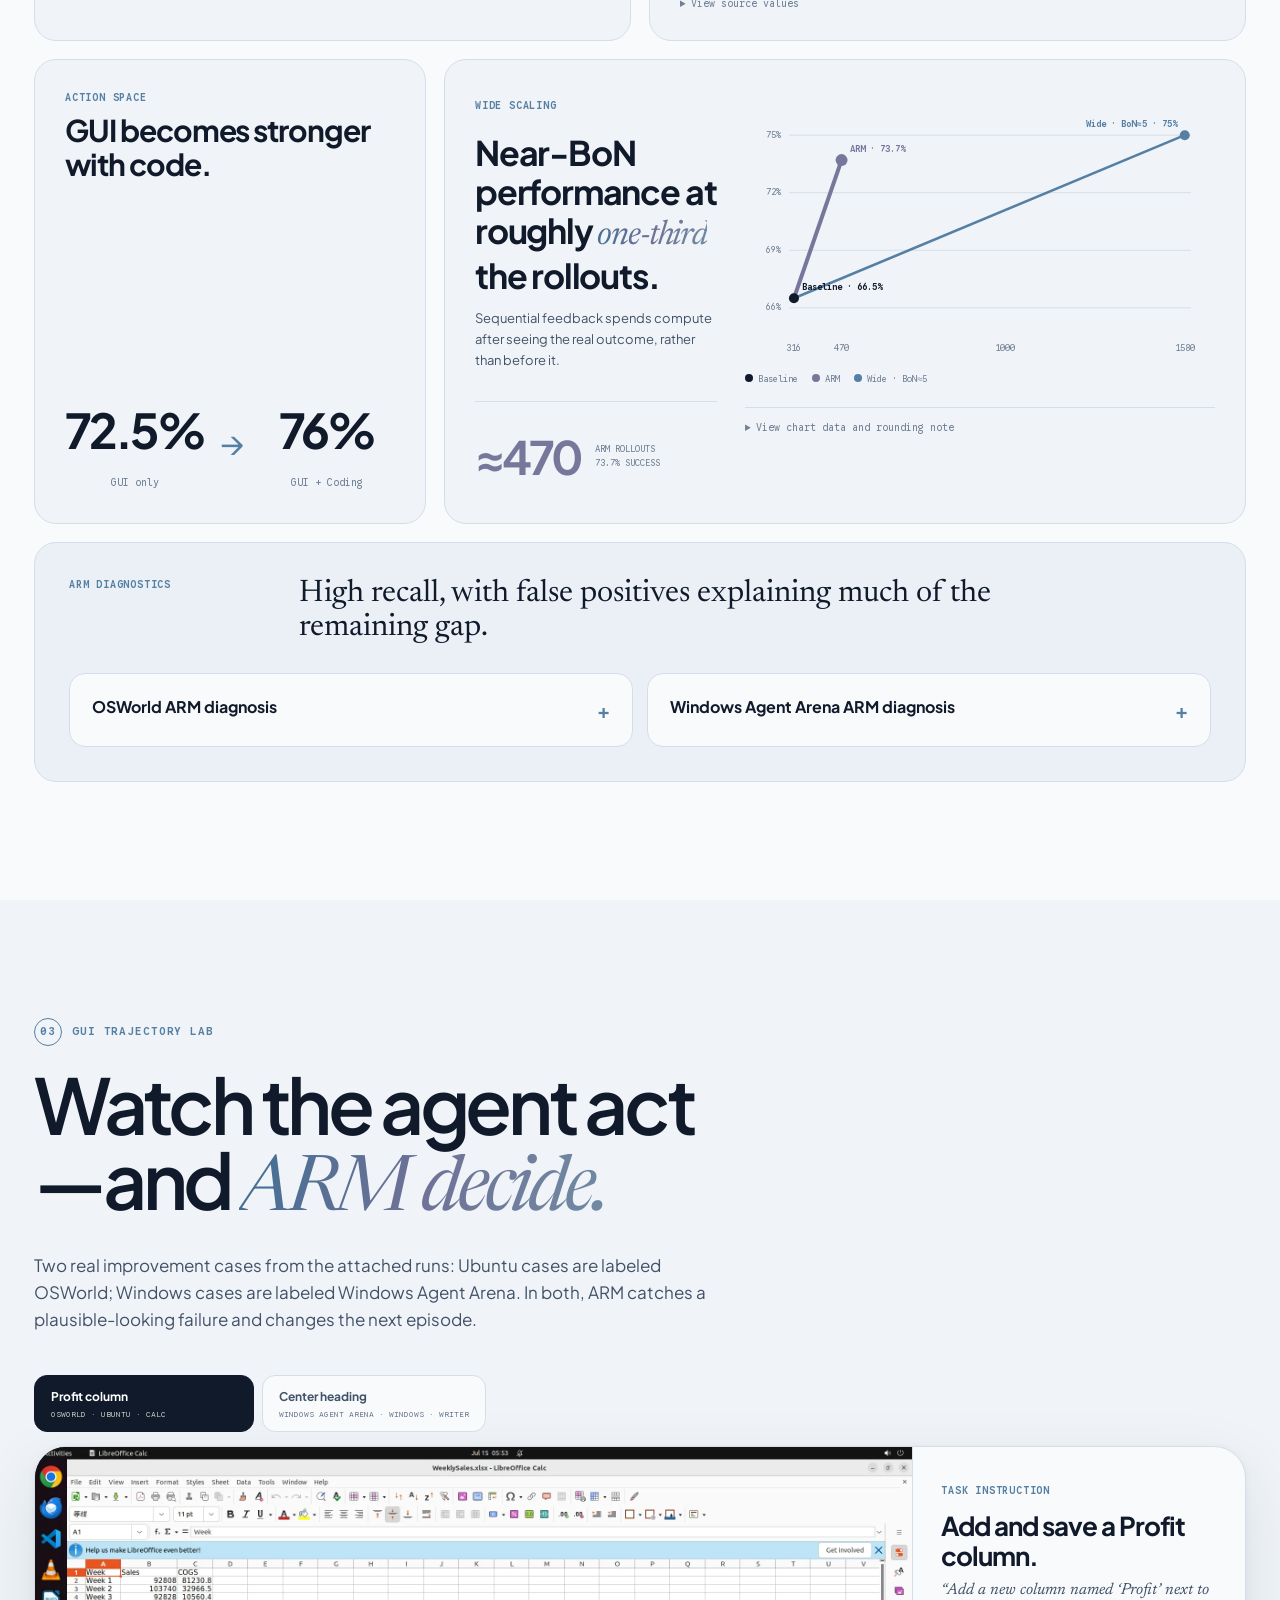
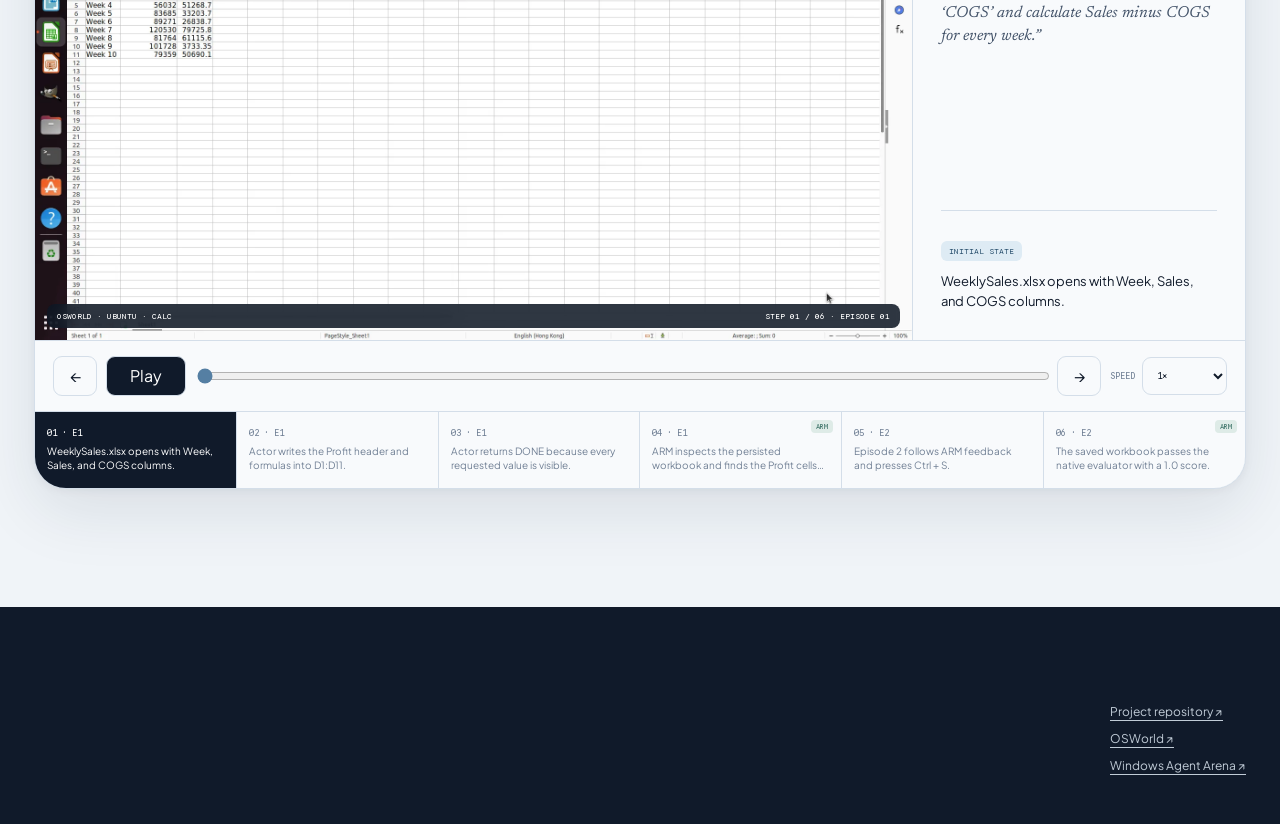
==== commit 93468041: "Promote hero author list" ====
--- a/docs/index.html
+++ b/docs/index.html
@@ -44,6 +44,7 @@
         <div class="hero-copy reveal">
           <div class="eyebrow-chip"><span></span> Self-evolve · GUI + Coding</div>
           <h1>A self-evolving<br><em>computer-use agent</em><br>system.</h1>
+          <p class="hero-authors" aria-label="Authors: Author One, Author Two, Author Three, Author Four"><span>Authors</span><b>Author One</b><i>·</i><b>Author Two</b><i>·</i><b>Author Three</b><i>·</i><b>Author Four</b></p>
           <p class="hero-lede">Planner decides the next thought, GUI action, or code. Grounder turns visual intent into precise interaction. ARM verifies the resulting desktop state and sends evidence-backed feedback into the next episode.</p>
           <div class="agent-roles" aria-label="Planner, Grounder, and ARM system roles">
             <article><span>01</span><strong>Planner</strong><small>Reasons and chooses actions</small></article>
@@ -54,7 +55,6 @@
             <a class="button button-primary" href="https://github.com/GADE-Tech/GADE-CUA-Evolve">Explore on GitHub <span aria-hidden="true">↗</span></a>
             <a class="button button-secondary" id="exampleLink" href="#trajectory">See an example <kbd>E</kbd></a>
           </div>
-          <p class="hero-caption" aria-label="Authors: Author One, Author Two, Author Three, Author Four"><span>Authors</span><b>Author One</b><i>·</i><b>Author Two</b><i>·</i><b>Author Three</b><i>·</i><b>Author Four</b></p>
         </div>
 
         <div class="hero-stage reveal" aria-label="Real desktop executions and benchmark highlights">
--- a/docs/styles.css
+++ b/docs/styles.css
@@ -162,7 +162,11 @@
   background-clip: text;
   -webkit-background-clip: text;
 }
-.hero-lede { max-width: 660px; margin: 28px 0 0; color: var(--ink-soft); font-size: 18px; line-height: 1.7; text-wrap: pretty; }
+.hero-authors { display: flex; flex-wrap: wrap; align-items: center; gap: 6px 10px; margin: 24px 0 0; padding: 4px 0 4px 14px; border-left: 2px solid var(--blue); color: var(--ink-soft); font-size: 14px; line-height: 1.5; }
+.hero-authors span { margin-right: 3px; color: var(--blue); font: 600 10px var(--mono); letter-spacing: 0.1em; text-transform: uppercase; }
+.hero-authors b { font-weight: 600; }
+.hero-authors i { color: #aab7c5; font-style: normal; }
+.hero-lede { max-width: 660px; margin: 22px 0 0; color: var(--ink-soft); font-size: 18px; line-height: 1.7; text-wrap: pretty; }
 .agent-roles { display: grid; grid-template-columns: repeat(3, 1fr); gap: 8px; margin-top: 24px; }
 .agent-roles article { min-width: 0; padding: 13px 14px; border: 1px solid var(--line); border-radius: 12px; background: rgba(248, 250, 252, 0.74); box-shadow: inset 0 1px rgba(255, 255, 255, 0.72); }
 .agent-roles span { display: block; color: var(--blue); font: 8px var(--mono); }
@@ -175,10 +179,6 @@
 .button-primary:hover { background: #263d5b; }
 .button-secondary { border-color: var(--line); background: white; color: var(--ink); }
 kbd { min-width: 25px; padding: 2px 6px; border: 1px solid #bdc9d6; border-bottom-width: 2px; border-radius: 6px; background: var(--surface-1); color: var(--ink-soft); font: 600 11px/1.6 var(--mono); text-align: center; }
-.hero-caption { display: flex; flex-wrap: wrap; align-items: center; gap: 5px 8px; margin: 26px 0 0; color: var(--muted); font: 10px var(--mono); letter-spacing: 0.02em; }
-.hero-caption span { margin-right: 4px; color: var(--blue); font-weight: 600; letter-spacing: 0.1em; text-transform: uppercase; }
-.hero-caption b { color: var(--ink-soft); font-weight: 500; }
-.hero-caption i { color: #aab7c5; font-style: normal; }
 
 .hero-stage { position: relative; min-height: 590px; isolation: isolate; }
 .desktop-card { position: absolute; overflow: hidden; border: 1px solid rgba(52, 76, 104, 0.2); border-radius: 18px; background: #101824; box-shadow: var(--shadow); }
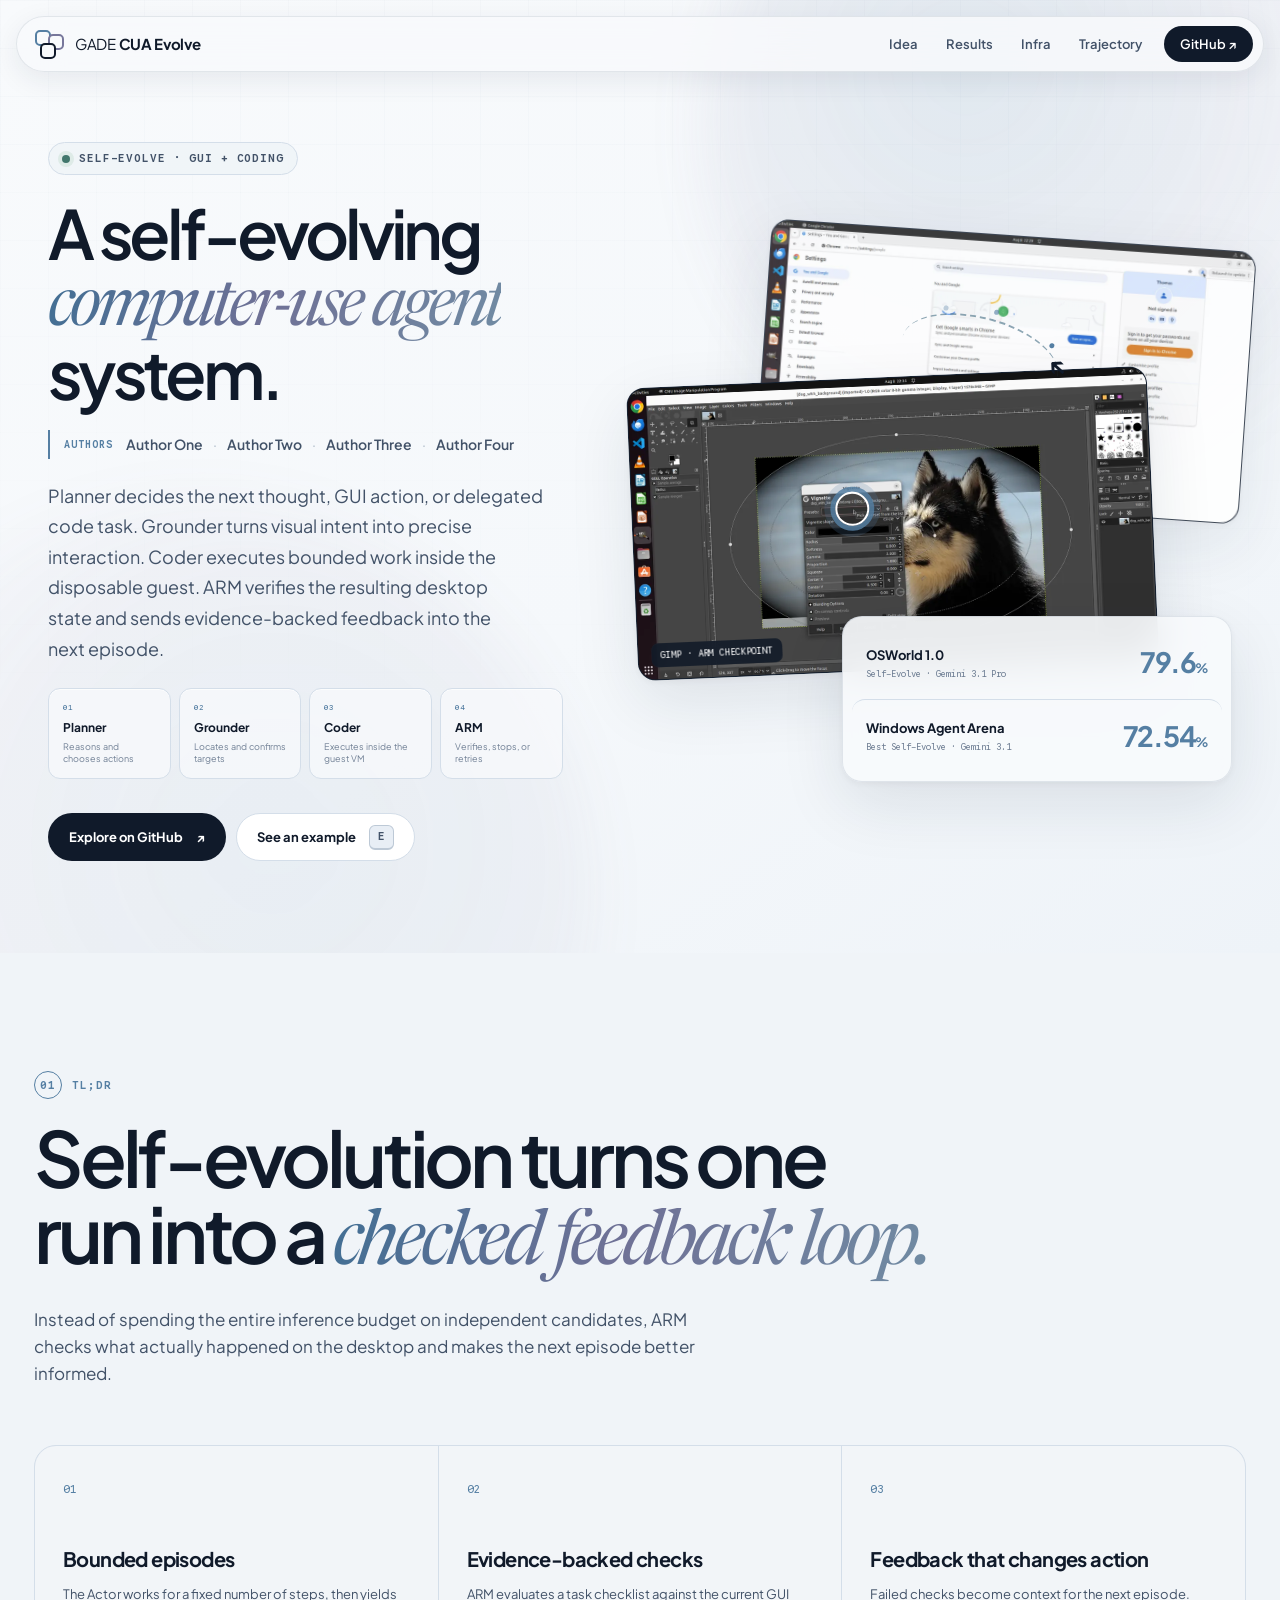
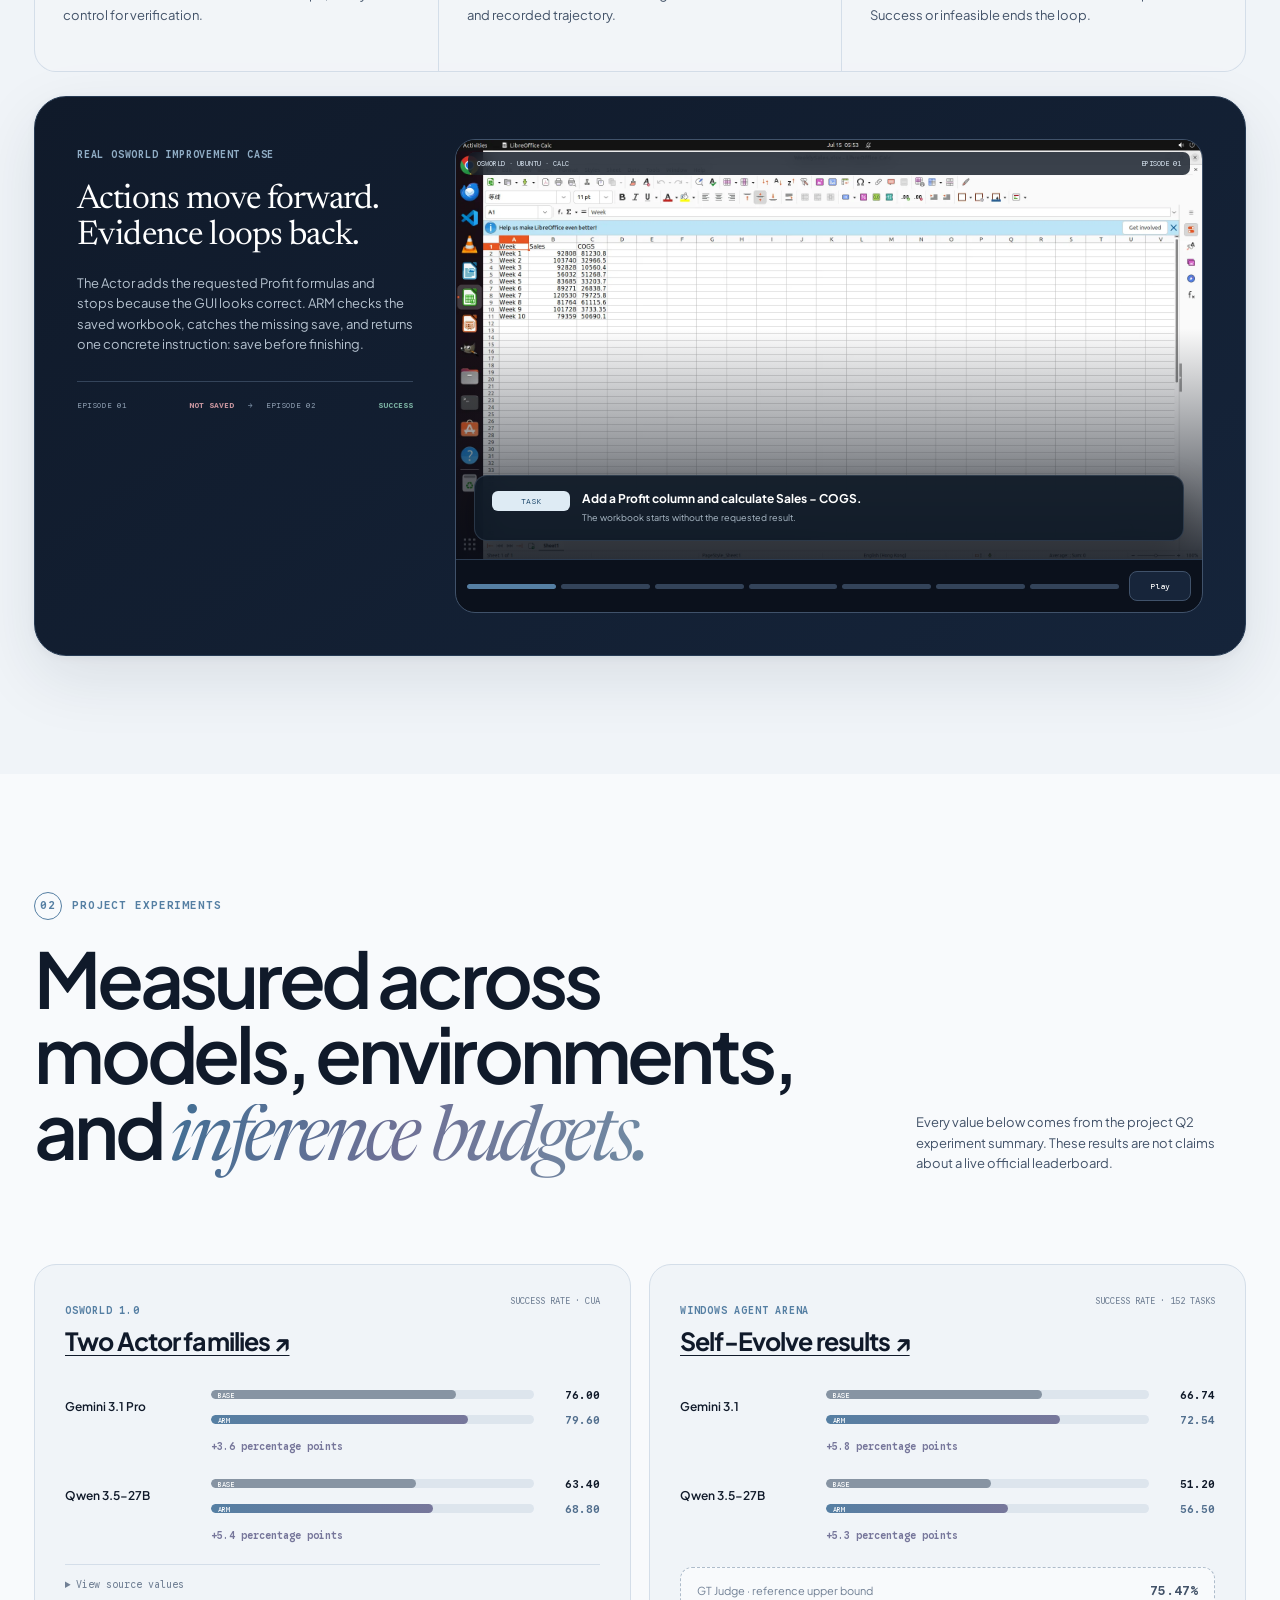
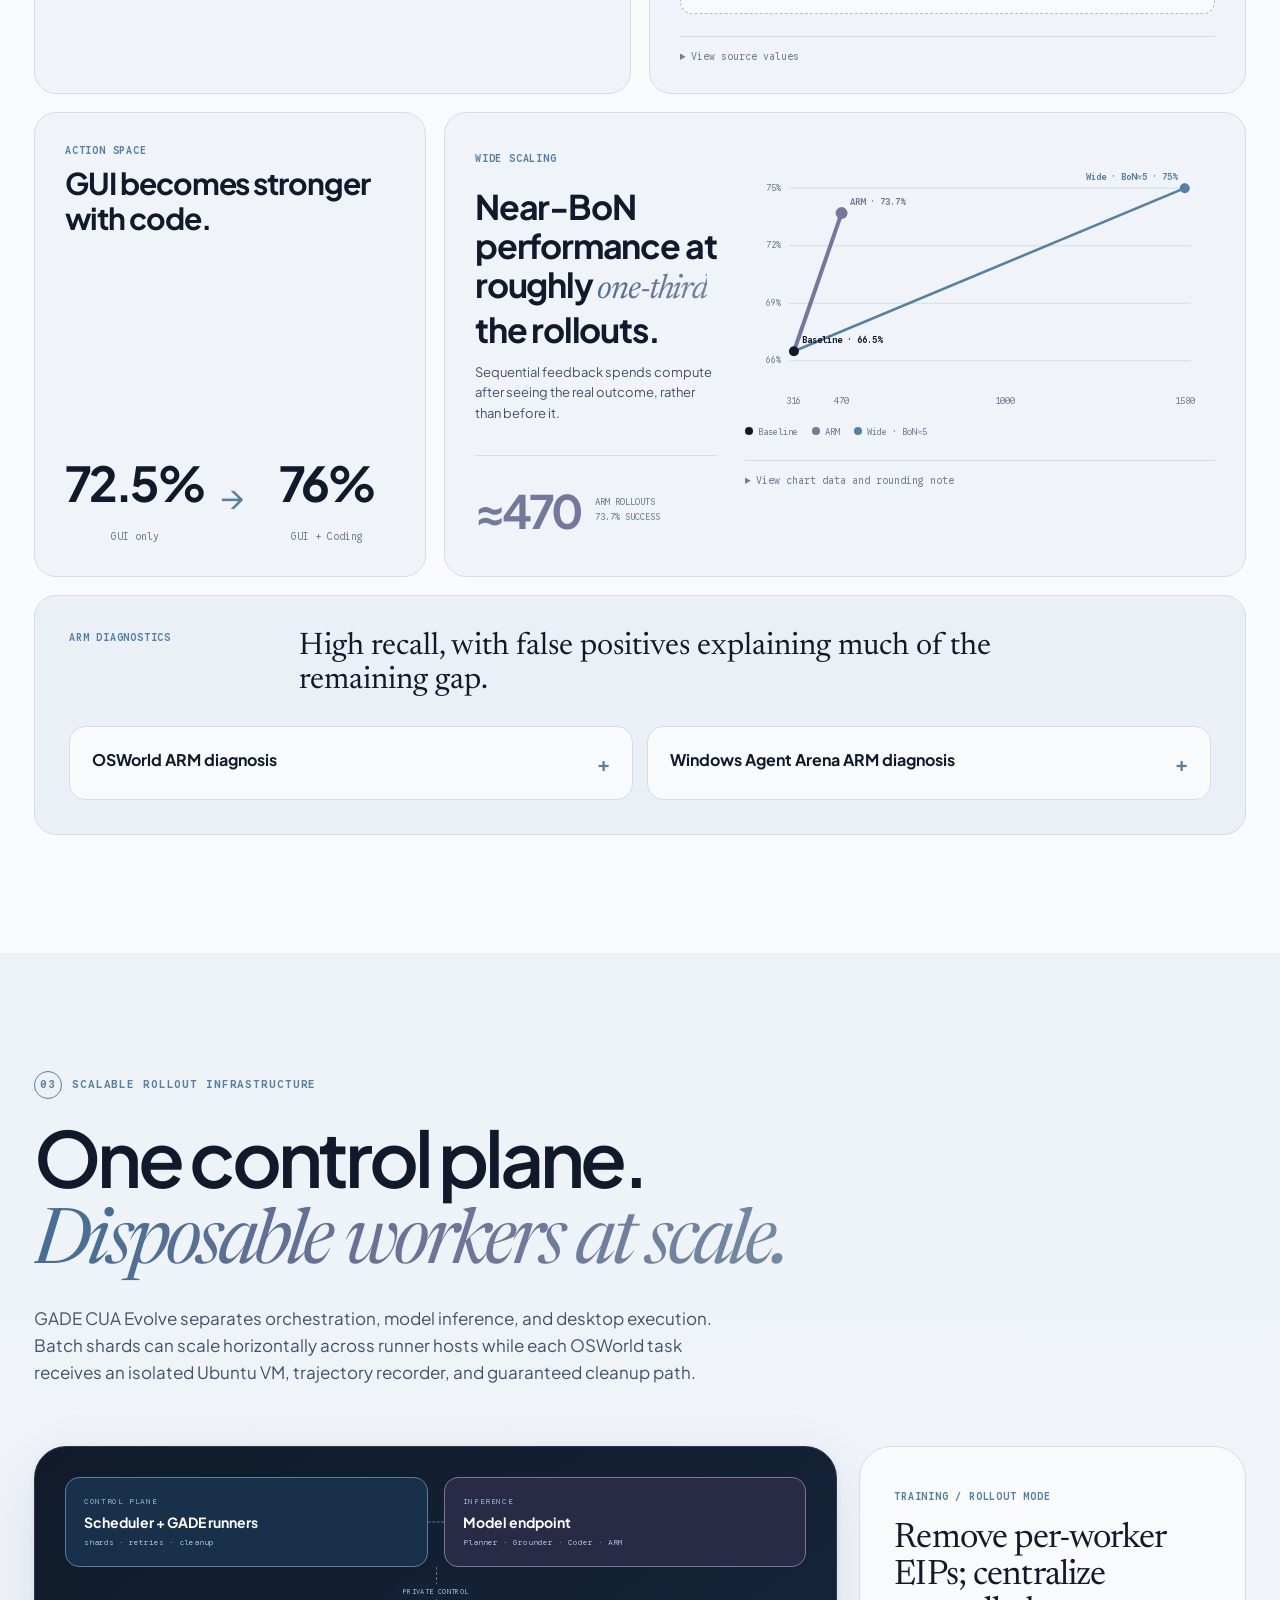
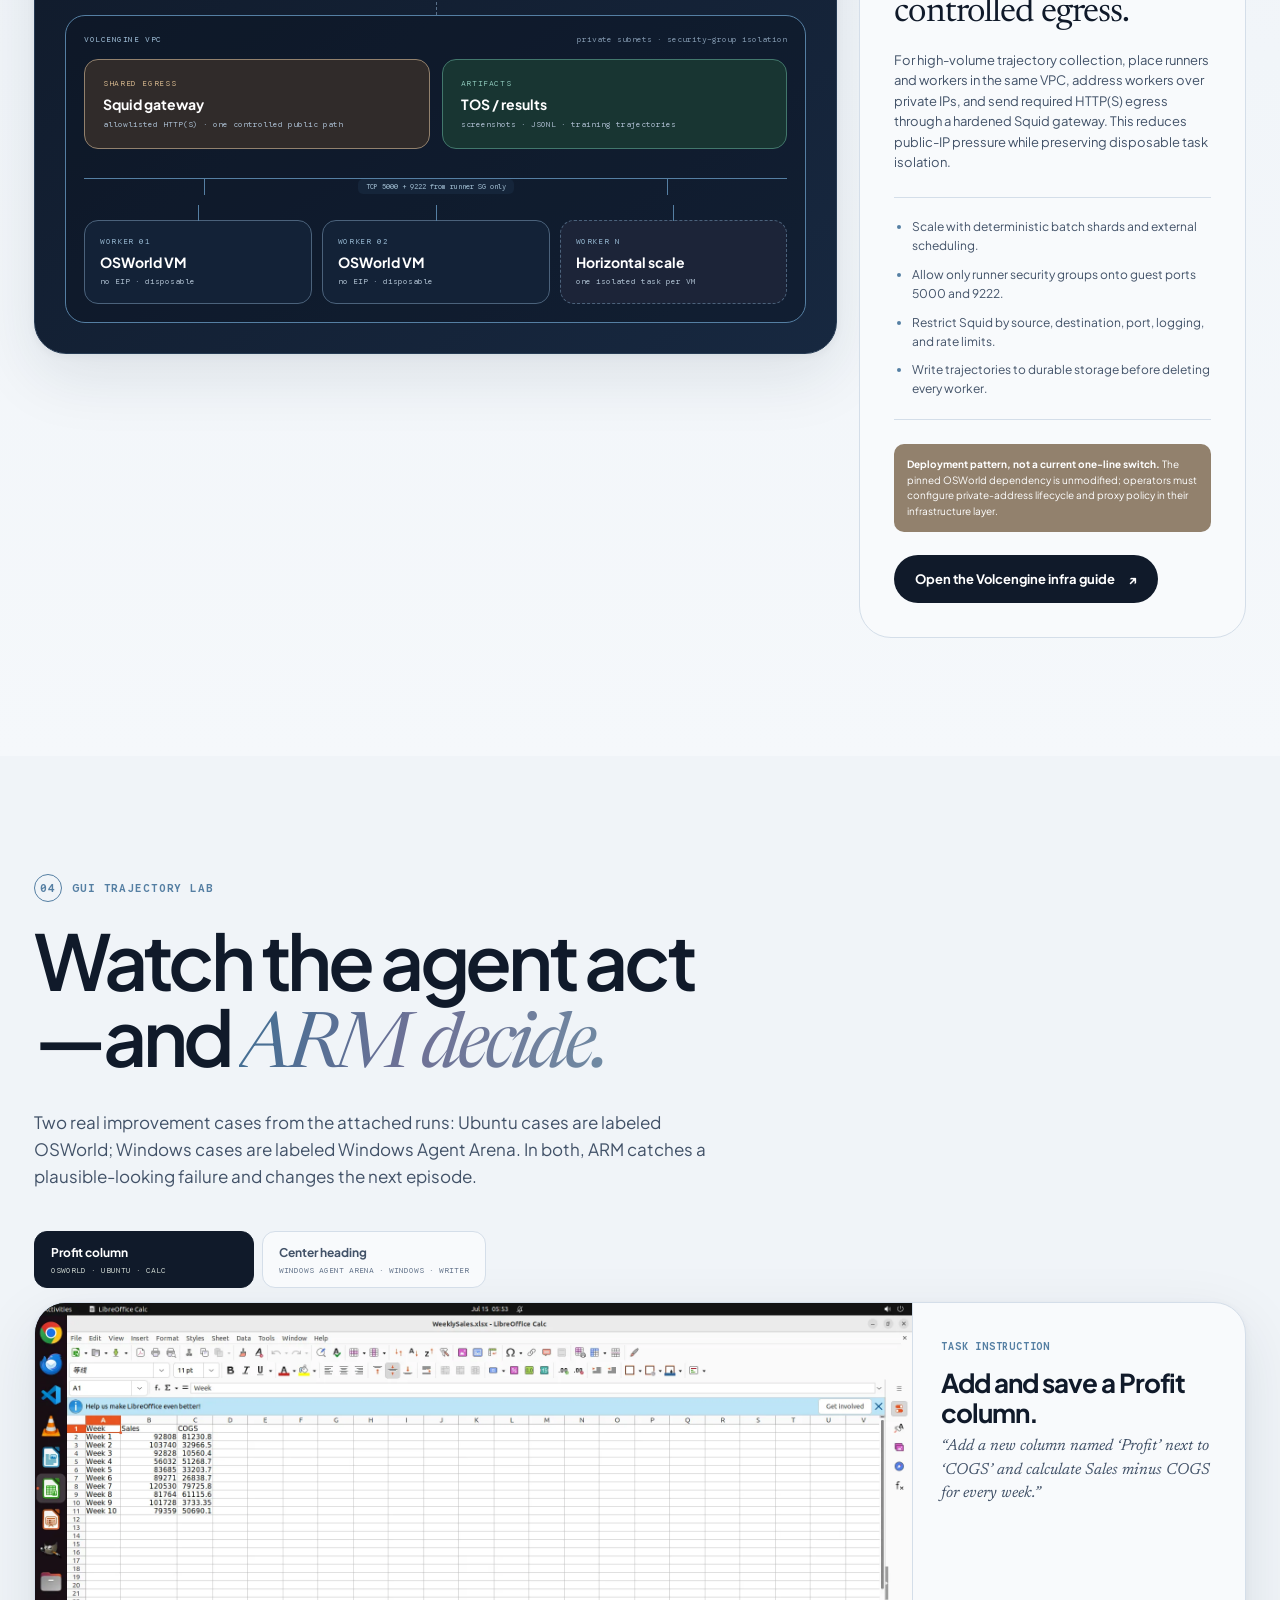
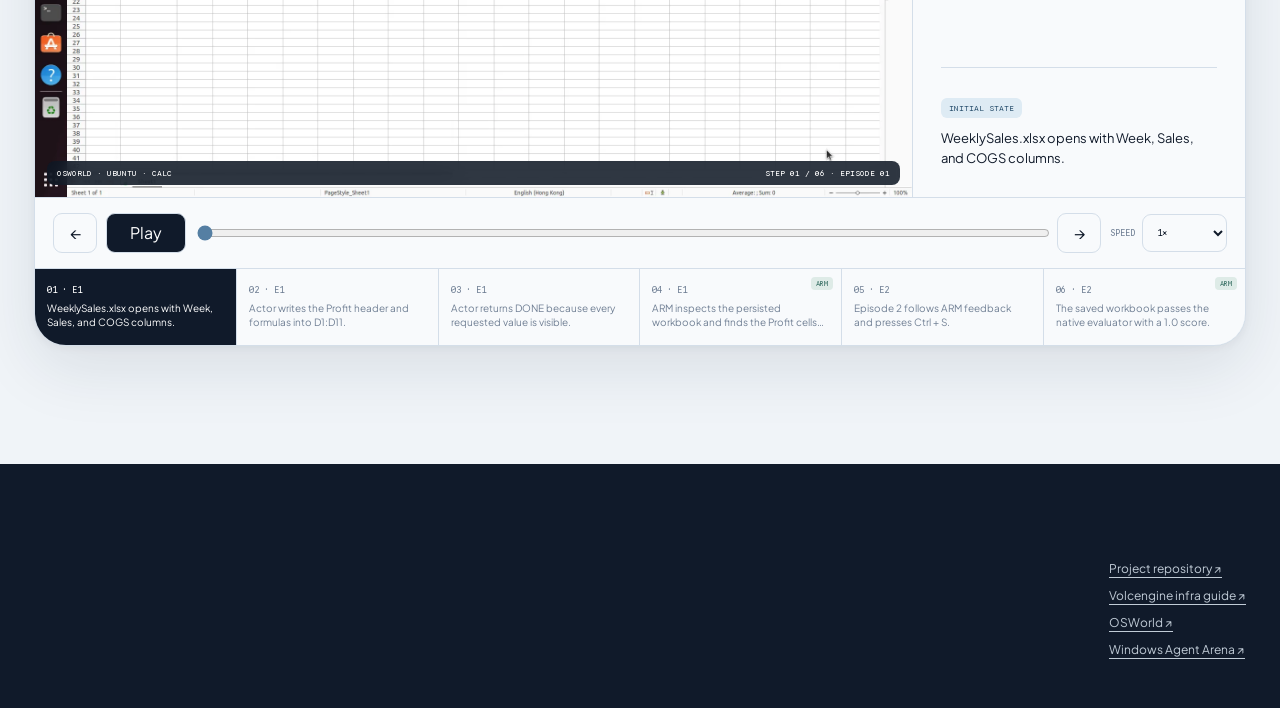
==== commit 05a53077: "Add self-evolving Coder and scalable OSWorld infra" ====
--- a/docs/index.html
+++ b/docs/index.html
@@ -3,11 +3,11 @@
 <head>
   <meta charset="utf-8">
   <meta name="viewport" content="width=device-width, initial-scale=1">
-  <meta name="description" content="GADE CUA Evolve is a self-evolving computer-use agent system built around a Planner, Grounder, and Agentic Reward Model.">
+  <meta name="description" content="GADE CUA Evolve is a self-evolving computer-use agent system and horizontally scalable OSWorld rollout infrastructure built around a Planner, Grounder, Coder, and Agentic Reward Model.">
   <meta name="author" content="Author One, Author Two, Author Three, Author Four">
   <meta property="og:type" content="website">
   <meta property="og:title" content="GADE CUA Evolve — A self-evolving computer-use agent system">
-  <meta property="og:description" content="Planner acts, Grounder locates, and ARM turns desktop evidence into stop-or-retry feedback.">
+  <meta property="og:description" content="Planner, Grounder, Coder, and ARM run verified desktop rollouts on scalable disposable OSWorld workers.">
   <meta property="og:url" content="https://gade-tech.github.io/GADE-CUA-Evolve/">
   <meta property="og:image" content="https://gade-tech.github.io/GADE-CUA-Evolve/assets/hero/gimp.webp">
   <meta name="twitter:card" content="summary_large_image">
@@ -31,6 +31,7 @@
     <div class="nav-links">
       <a href="#idea">Idea</a>
       <a href="#results">Results</a>
+      <a href="#infra">Infra</a>
       <a href="#trajectory">Trajectory</a>
       <a class="nav-github" href="https://github.com/GADE-Tech/GADE-CUA-Evolve">GitHub ↗</a>
     </div>
@@ -45,11 +46,12 @@
           <div class="eyebrow-chip"><span></span> Self-evolve · GUI + Coding</div>
           <h1>A self-evolving<br><em>computer-use agent</em><br>system.</h1>
           <p class="hero-authors" aria-label="Authors: Author One, Author Two, Author Three, Author Four"><span>Authors</span><b>Author One</b><i>·</i><b>Author Two</b><i>·</i><b>Author Three</b><i>·</i><b>Author Four</b></p>
-          <p class="hero-lede">Planner decides the next thought, GUI action, or code. Grounder turns visual intent into precise interaction. ARM verifies the resulting desktop state and sends evidence-backed feedback into the next episode.</p>
-          <div class="agent-roles" aria-label="Planner, Grounder, and ARM system roles">
+          <p class="hero-lede">Planner decides the next thought, GUI action, or delegated code task. Grounder turns visual intent into precise interaction. Coder executes bounded work inside the disposable guest. ARM verifies the resulting desktop state and sends evidence-backed feedback into the next episode.</p>
+          <div class="agent-roles" aria-label="Planner, Grounder, Coder, and ARM system roles">
             <article><span>01</span><strong>Planner</strong><small>Reasons and chooses actions</small></article>
             <article><span>02</span><strong>Grounder</strong><small>Locates and confirms targets</small></article>
-            <article><span>03</span><strong>ARM</strong><small>Verifies, stops, or retries</small></article>
+            <article><span>03</span><strong>Coder</strong><small>Executes inside the guest VM</small></article>
+            <article><span>04</span><strong>ARM</strong><small>Verifies, stops, or retries</small></article>
           </div>
           <div class="hero-actions">
             <a class="button button-primary" href="https://github.com/GADE-Tech/GADE-CUA-Evolve">Explore on GitHub <span aria-hidden="true">↗</span></a>
@@ -153,10 +155,57 @@
       </div>
     </section>
 
+    <section class="infra section" id="infra">
+      <div class="section-inner">
+        <div class="section-heading infra-heading reveal">
+          <div class="section-tag"><span>03</span> Scalable rollout infrastructure</div>
+          <h2>One control plane.<br><em>Disposable workers at scale.</em></h2>
+          <p>GADE CUA Evolve separates orchestration, model inference, and desktop execution. Batch shards can scale horizontally across runner hosts while each OSWorld task receives an isolated Ubuntu VM, trajectory recorder, and guaranteed cleanup path.</p>
+        </div>
+
+        <div class="infra-layout reveal">
+          <div class="infra-topology" role="img" aria-label="Private VPC architecture with GADE runners, a shared Squid egress gateway, model endpoint, object storage, and disposable OSWorld workers without public IP addresses">
+            <div class="infra-external">
+              <div class="infra-node node-control"><span>CONTROL PLANE</span><strong>Scheduler + GADE runners</strong><small>shards · retries · cleanup</small></div>
+              <div class="infra-node node-model"><span>INFERENCE</span><strong>Model endpoint</strong><small>Planner · Grounder · Coder · ARM</small></div>
+            </div>
+            <div class="infra-link link-down"><span>private control</span></div>
+            <div class="vpc-frame">
+              <div class="vpc-label"><span>VOLCENGINE VPC</span><small>private subnets · security-group isolation</small></div>
+              <div class="gateway-row">
+                <div class="infra-node node-proxy"><span>SHARED EGRESS</span><strong>Squid gateway</strong><small>allowlisted HTTP(S) · one controlled public path</small></div>
+                <div class="infra-node node-store"><span>ARTIFACTS</span><strong>TOS / results</strong><small>screenshots · JSONL · training trajectories</small></div>
+              </div>
+              <div class="worker-bus"><span>TCP 5000 + 9222 from runner SG only</span></div>
+              <div class="worker-grid">
+                <div class="infra-node worker"><span>WORKER 01</span><strong>OSWorld VM</strong><small>no EIP · disposable</small></div>
+                <div class="infra-node worker"><span>WORKER 02</span><strong>OSWorld VM</strong><small>no EIP · disposable</small></div>
+                <div class="infra-node worker worker-more"><span>WORKER N</span><strong>Horizontal scale</strong><small>one isolated task per VM</small></div>
+              </div>
+            </div>
+          </div>
+
+          <aside class="infra-copy">
+            <span class="micro-label">TRAINING / ROLLOUT MODE</span>
+            <h3>Remove per-worker EIPs; centralize controlled egress.</h3>
+            <p>For high-volume trajectory collection, place runners and workers in the same VPC, address workers over private IPs, and send required HTTP(S) egress through a hardened Squid gateway. This reduces public-IP pressure while preserving disposable task isolation.</p>
+            <ul>
+              <li>Scale with deterministic batch shards and external scheduling.</li>
+              <li>Allow only runner security groups onto guest ports 5000 and 9222.</li>
+              <li>Restrict Squid by source, destination, port, logging, and rate limits.</li>
+              <li>Write trajectories to durable storage before deleting every worker.</li>
+            </ul>
+            <p class="infra-caveat"><strong>Deployment pattern, not a current one-line switch.</strong> The pinned OSWorld dependency is unmodified; operators must configure private-address lifecycle and proxy policy in their infrastructure layer.</p>
+            <a class="button button-primary" href="https://github.com/GADE-Tech/GADE-CUA-Evolve/blob/main/docs/volcengine-osworld-v1.md#7-scaling-for-training-and-rollout-collection">Open the Volcengine infra guide <span aria-hidden="true">↗</span></a>
+          </aside>
+        </div>
+      </div>
+    </section>
+
     <section class="trajectory section" id="trajectory">
       <div class="section-inner">
         <div class="section-heading reveal">
-          <div class="section-tag"><span>03</span> GUI Trajectory Lab</div>
+          <div class="section-tag"><span>04</span> GUI Trajectory Lab</div>
           <h2>Watch the agent act—and <em>ARM decide.</em></h2>
           <p>Two real improvement cases from the attached runs: Ubuntu cases are labeled OSWorld; Windows cases are labeled Windows Agent Arena. In both, ARM catches a plausible-looking failure and changes the next episode.</p>
         </div>
@@ -196,7 +245,7 @@
 
   <footer>
     <div class="footer-inner">
-      <div class="footer-meta"><a href="https://github.com/GADE-Tech/GADE-CUA-Evolve">Project repository ↗</a><a href="https://github.com/xlang-ai/OSWorld">OSWorld ↗</a><a href="https://github.com/microsoft/WindowsAgentArena">Windows Agent Arena ↗</a></div>
+      <div class="footer-meta"><a href="https://github.com/GADE-Tech/GADE-CUA-Evolve">Project repository ↗</a><a href="https://github.com/GADE-Tech/GADE-CUA-Evolve/blob/main/docs/volcengine-osworld-v1.md">Volcengine infra guide ↗</a><a href="https://github.com/xlang-ai/OSWorld">OSWorld ↗</a><a href="https://github.com/microsoft/WindowsAgentArena">Windows Agent Arena ↗</a></div>
     </div>
   </footer>
 
--- a/docs/styles.css
+++ b/docs/styles.css
@@ -167,7 +167,7 @@
 .hero-authors b { font-weight: 600; }
 .hero-authors i { color: #aab7c5; font-style: normal; }
 .hero-lede { max-width: 660px; margin: 22px 0 0; color: var(--ink-soft); font-size: 18px; line-height: 1.7; text-wrap: pretty; }
-.agent-roles { display: grid; grid-template-columns: repeat(3, 1fr); gap: 8px; margin-top: 24px; }
+.agent-roles { display: grid; grid-template-columns: repeat(4, 1fr); gap: 8px; margin-top: 24px; }
 .agent-roles article { min-width: 0; padding: 13px 14px; border: 1px solid var(--line); border-radius: 12px; background: rgba(248, 250, 252, 0.74); box-shadow: inset 0 1px rgba(255, 255, 255, 0.72); }
 .agent-roles span { display: block; color: var(--blue); font: 8px var(--mono); }
 .agent-roles strong { display: block; margin-top: 7px; font-size: 12px; }
@@ -292,6 +292,45 @@
 .metric { padding: 11px; border-radius: 10px; background: var(--surface-1); }.metric span { display: block; color: var(--muted); font: 8px var(--mono); text-transform: uppercase; }.metric strong { display: block; margin-top: 4px; font-size: 17px; }
 .matrix { display: grid; grid-template-columns: 55px 1fr 1fr; gap: 4px; font: 9px var(--mono); }.matrix > * { display: grid; place-items: center; min-height: 35px; border-radius: 7px; background: var(--surface-1); }.matrix .matrix-good { background: var(--green-soft); color: #276548; }.matrix .matrix-bad { background: var(--coral-soft); color: #9a4e40; }
 
+.infra { background: linear-gradient(180deg, #edf2f7 0%, #f5f8fb 100%); }
+.infra-heading { max-width: 1080px; }
+.infra-layout { display: grid; grid-template-columns: minmax(0, 1.35fr) minmax(300px, 0.65fr); gap: 22px; margin-top: 60px; }
+.infra-topology { align-self: start; min-width: 0; padding: 30px; border: 1px solid #263a53; border-radius: var(--radius-lg); background: linear-gradient(145deg, #101a2a, #172840); color: white; box-shadow: var(--shadow); }
+.infra-external { position: relative; display: grid; grid-template-columns: 1fr 1fr; gap: 16px; }
+.infra-external::after { content: ""; position: absolute; top: 50%; left: 50%; width: 16px; border-top: 1px dashed #597089; transform: translate(-50%, -50%); }
+.infra-node { position: relative; min-width: 0; padding: 18px; border: 1px solid #425872; border-radius: 14px; background: #17273b; }
+.infra-node > span { display: block; color: #89a8c1; font: 8px var(--mono); letter-spacing: 0.08em; }
+.infra-node > strong { display: block; margin-top: 8px; font-size: 14px; line-height: 1.25; }
+.infra-node > small { display: block; margin-top: 5px; color: #9fb0c1; font: 8px/1.45 var(--mono); }
+.node-control { border-color: #557fa3; background: #19304a; }
+.node-model { border-color: #77779b; background: #292a46; }
+.infra-link { position: relative; display: grid; place-items: center; height: 48px; color: #91a6bb; font: 7px var(--mono); letter-spacing: 0.05em; text-transform: uppercase; }
+.infra-link::before { content: ""; position: absolute; top: 0; bottom: 0; left: 50%; border-left: 1px dashed #597089; }
+.infra-link span { position: relative; padding: 3px 7px; border-radius: 5px; background: #142238; }
+.vpc-frame { padding: 18px; border: 1px solid #557fa3; border-radius: 20px; background: rgba(10, 18, 31, 0.38); }
+.vpc-label { display: flex; justify-content: space-between; gap: 18px; margin-bottom: 15px; color: #92afc7; font: 8px var(--mono); letter-spacing: 0.07em; }
+.vpc-label small { color: #788da3; font: inherit; letter-spacing: 0; }
+.gateway-row { display: grid; grid-template-columns: 1fr 1fr; gap: 12px; }
+.node-proxy { border-color: #92816d; background: #302b2a; }
+.node-proxy > span { color: #c1a681; }
+.node-store { border-color: #42776c; background: #183532; }
+.node-store > span { color: #7fb6aa; }
+.worker-bus { position: relative; margin: 29px 0 15px; border-top: 1px solid #557fa3; text-align: center; }
+.worker-bus::before, .worker-bus::after { content: ""; position: absolute; top: 0; height: 16px; border-left: 1px solid #557fa3; }
+.worker-bus::before { left: 17%; }.worker-bus::after { right: 17%; }
+.worker-bus span { position: relative; top: -9px; padding: 3px 8px; border-radius: 5px; background: #15253a; color: #8da8bc; font: 7px var(--mono); }
+.worker-grid { display: grid; grid-template-columns: repeat(3, 1fr); gap: 10px; }
+.worker { padding: 15px; border-color: #4b627b; background: #132237; }
+.worker::before { content: ""; position: absolute; top: -16px; left: 50%; height: 16px; border-left: 1px solid #557fa3; }
+.worker-more { border-style: dashed; background: #1c2438; }
+.infra-copy { padding: 34px; border: 1px solid var(--line); border-radius: var(--radius-lg); background: var(--surface); }
+.infra-copy h3 { margin: 15px 0 18px; font: 400 35px/1.05 var(--serif); letter-spacing: -0.025em; }
+.infra-copy p { color: var(--ink-soft); font-size: 13px; }
+.infra-copy ul { display: grid; gap: 10px; margin: 24px 0; padding: 20px 0 20px 18px; border-top: 1px solid var(--line); border-bottom: 1px solid var(--line); color: var(--ink-soft); font-size: 12px; }
+.infra-copy li::marker { color: var(--blue); }
+.infra-copy .infra-caveat { padding: 13px; border-radius: 10px; background: var(--amber); color: white; font-size: 10px; line-height: 1.55; }
+.infra-copy .button { margin-top: 13px; }
+
 .trajectory { background: var(--surface-dim); }
 .case-tabs { display: flex; flex-wrap: wrap; gap: 8px; margin-top: 42px; }
 .case-tabs button { display: grid; gap: 2px; min-width: 220px; padding: 12px 16px; border: 1px solid var(--line); border-radius: 13px; background: var(--surface); color: var(--ink-soft); text-align: left; cursor: pointer; }
@@ -333,6 +372,7 @@
   .compact-card { grid-column: span 5; }
   .scaling-card { grid-column: span 7; grid-template-columns: 1fr; }
   .loop-card { grid-template-columns: 1fr; }
+  .infra-layout { grid-template-columns: 1fr; }
   .trajectory-player { grid-template-columns: 1fr; }
   .trajectory-info { min-height: 410px; border-top: 1px solid var(--line); border-left: 0; }
 }
@@ -357,6 +397,7 @@
   .bar-group { grid-template-columns: 98px 1fr 49px; }
   .compact-card, .scaling-card { grid-column: span 12; min-height: auto; }.slope-chart { padding-top: 42px; }.slope-point strong { font-size: 39px; }
   .diagnostics { padding: 24px 16px; }.diagnostics-head, .diagnostic-grid { grid-template-columns: 1fr; }.diagnostic-body { grid-template-columns: 1fr; }
+  .infra-layout { margin-top: 42px; }.infra-topology { padding: 18px; }.infra-external, .gateway-row { grid-template-columns: 1fr; }.infra-external::after { display: none; }.worker-grid { grid-template-columns: 1fr; }.worker-bus::before, .worker-bus::after { display: none; }.worker::before { display: none; }.vpc-label { display: grid; gap: 4px; }.infra-copy { padding: 24px 20px; }.infra-copy h3 { font-size: 31px; }
   .case-tabs button { flex: 1 1 100%; }.trajectory-info { min-height: 430px; padding: 22px; }.trajectory-controls { grid-template-columns: 40px 72px 1fr 40px; padding: 12px; }.speed-control { grid-column: 1/-1; justify-content: end; }.trajectory-timeline { grid-template-columns: repeat(3, 1fr); }.trajectory-timeline button { min-height: 64px; }
   .footer-inner { justify-content: flex-start; padding: 0 18px; }
 }
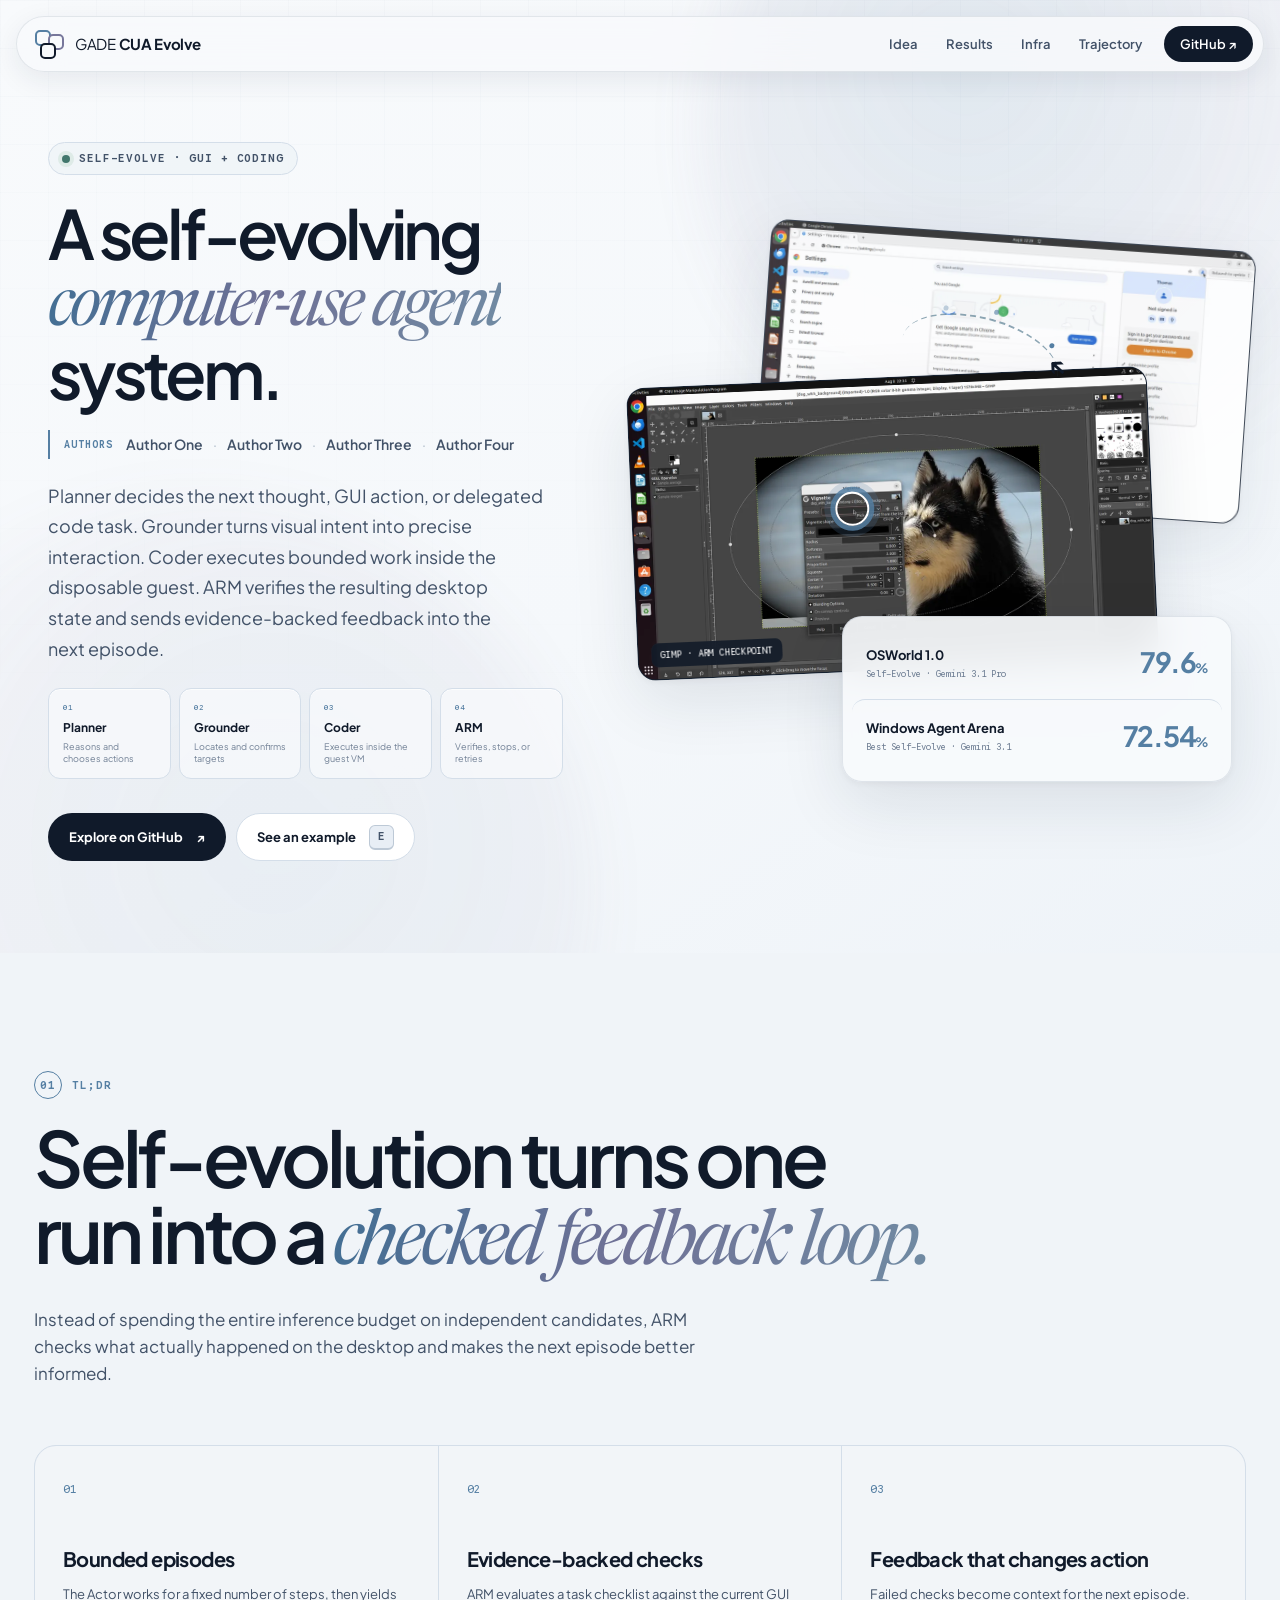
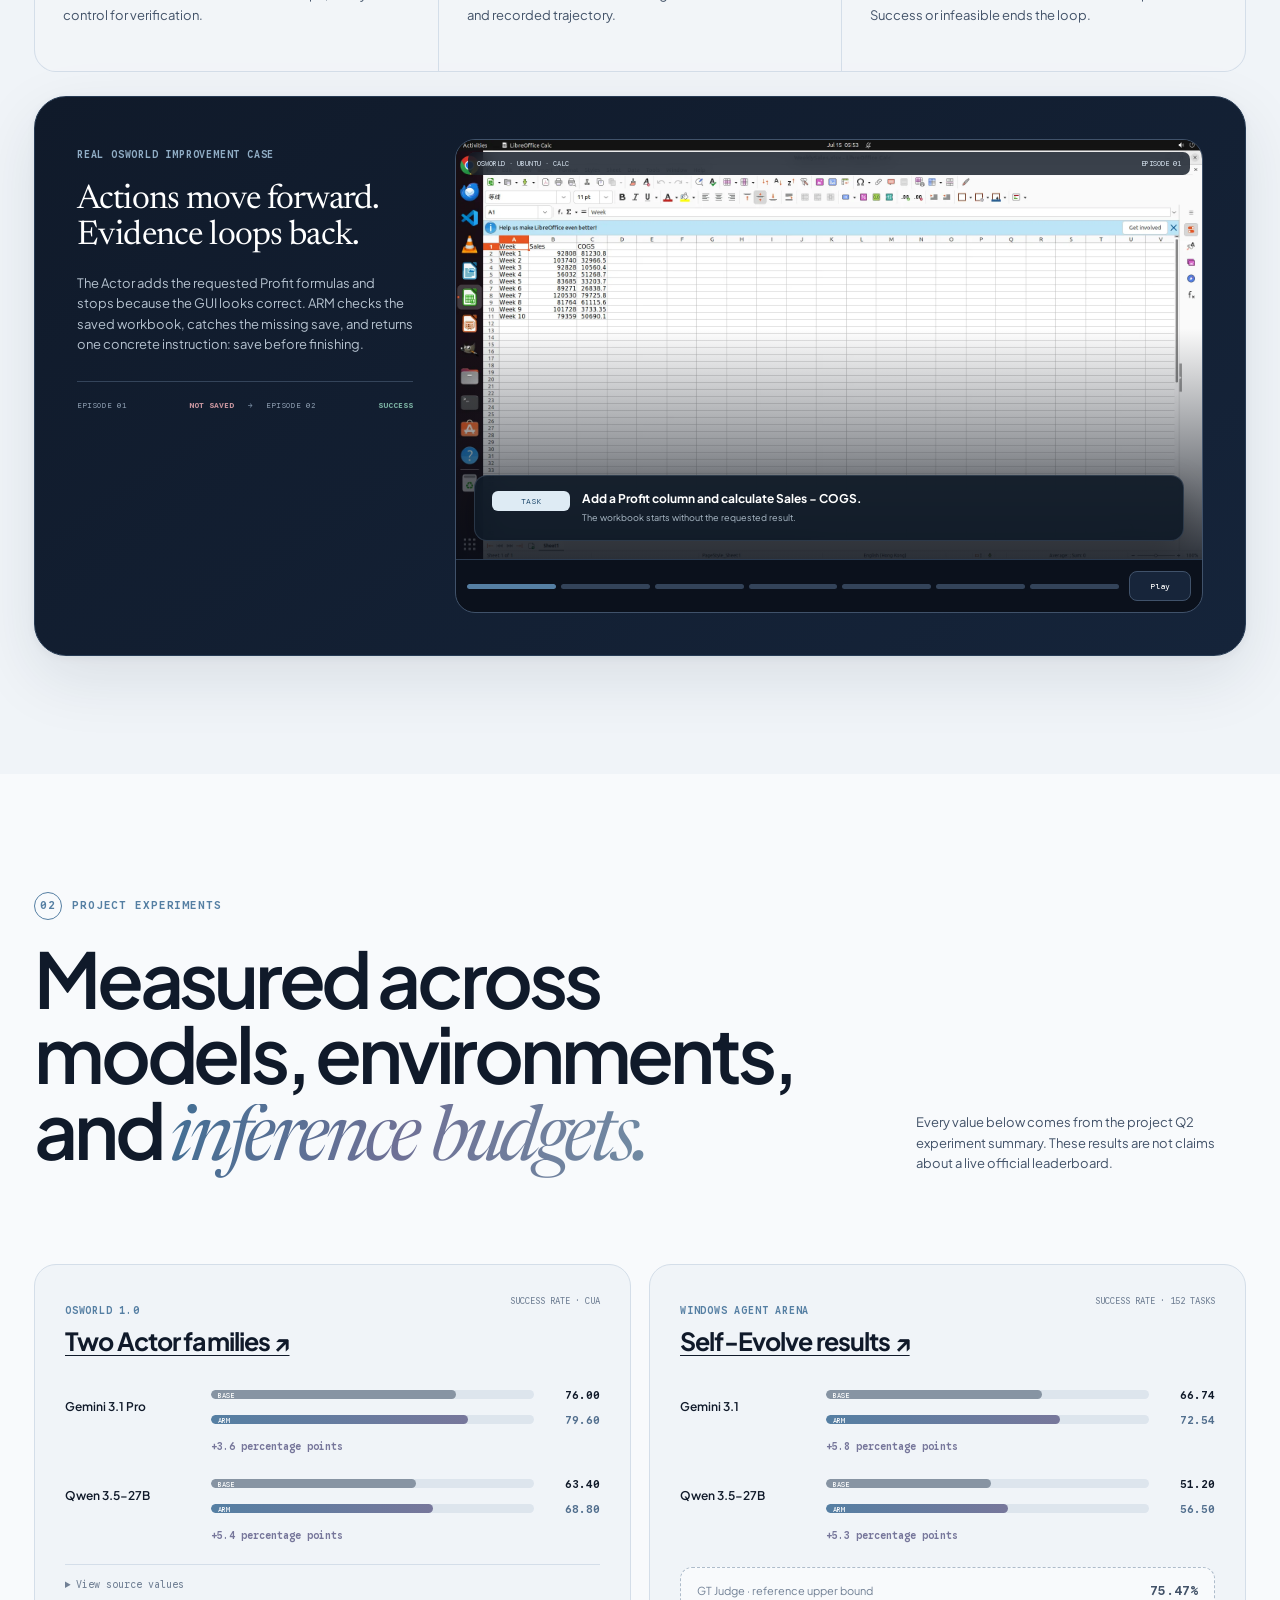
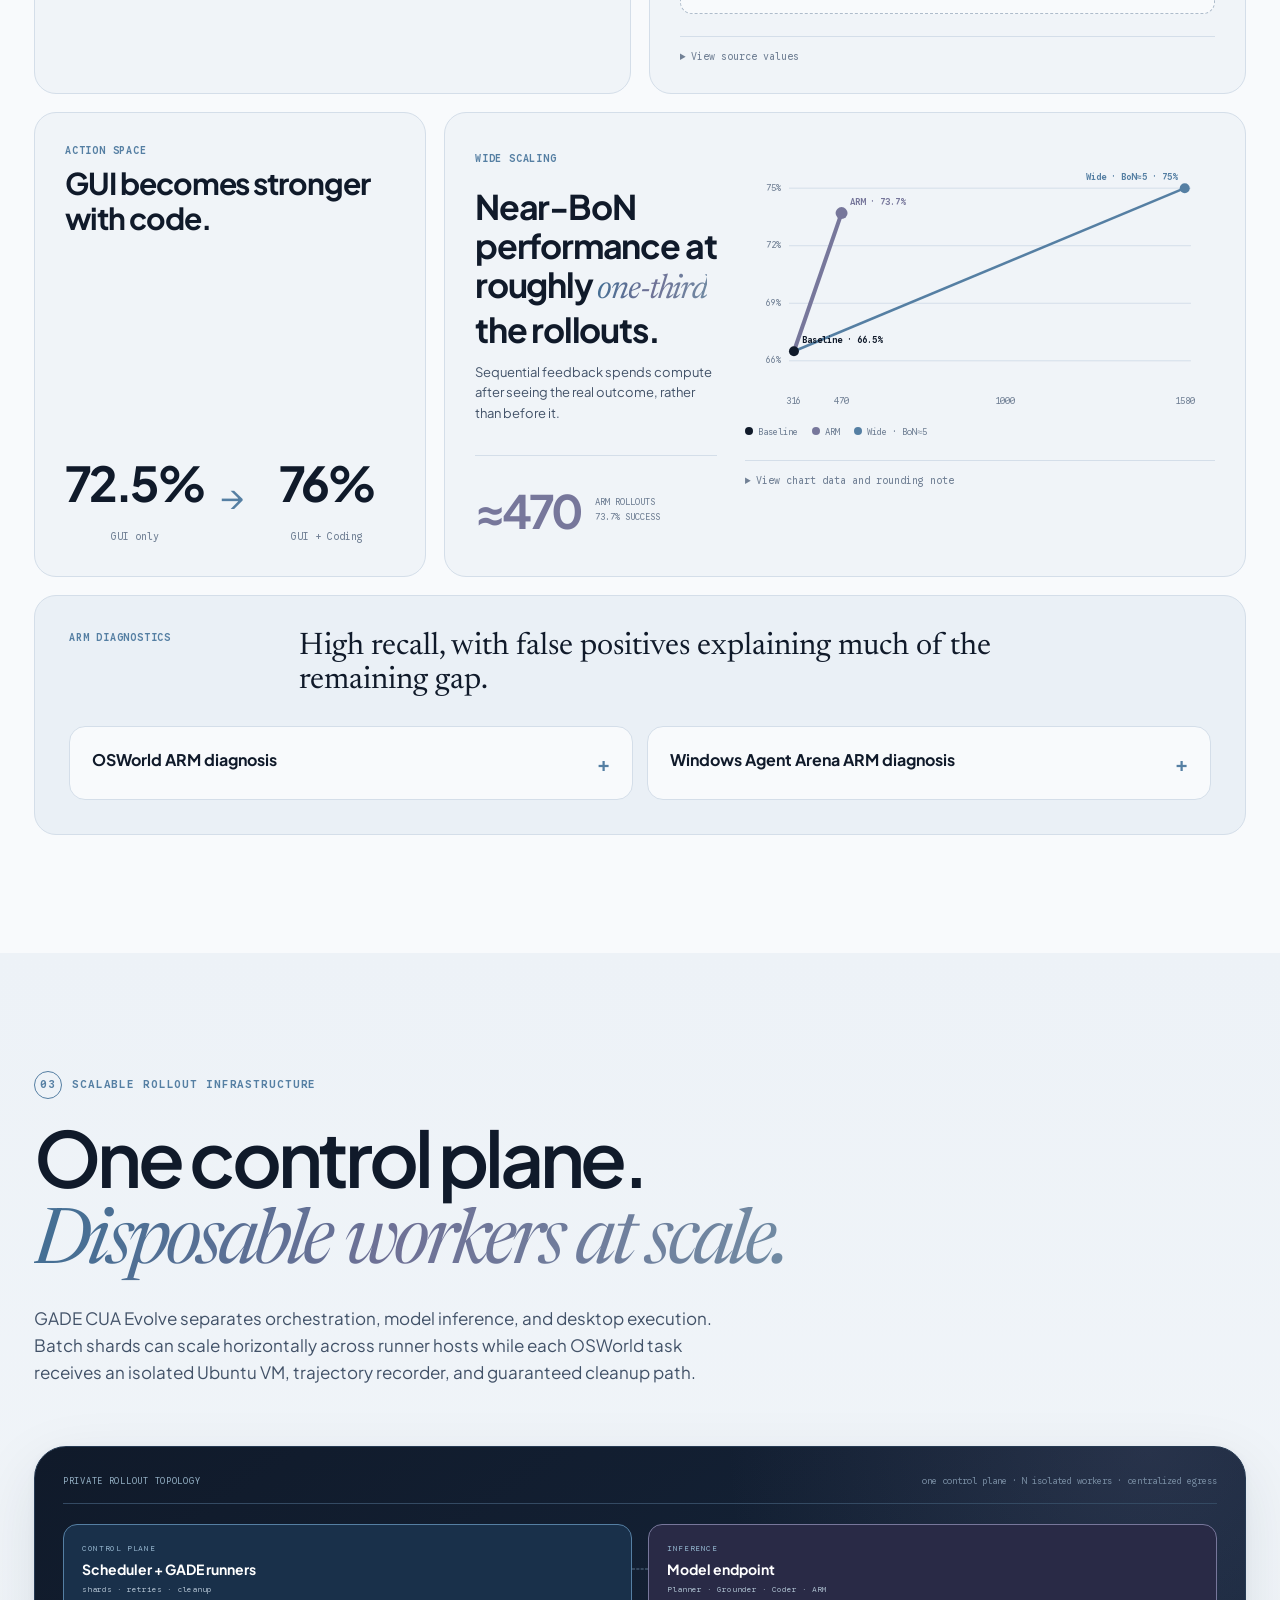
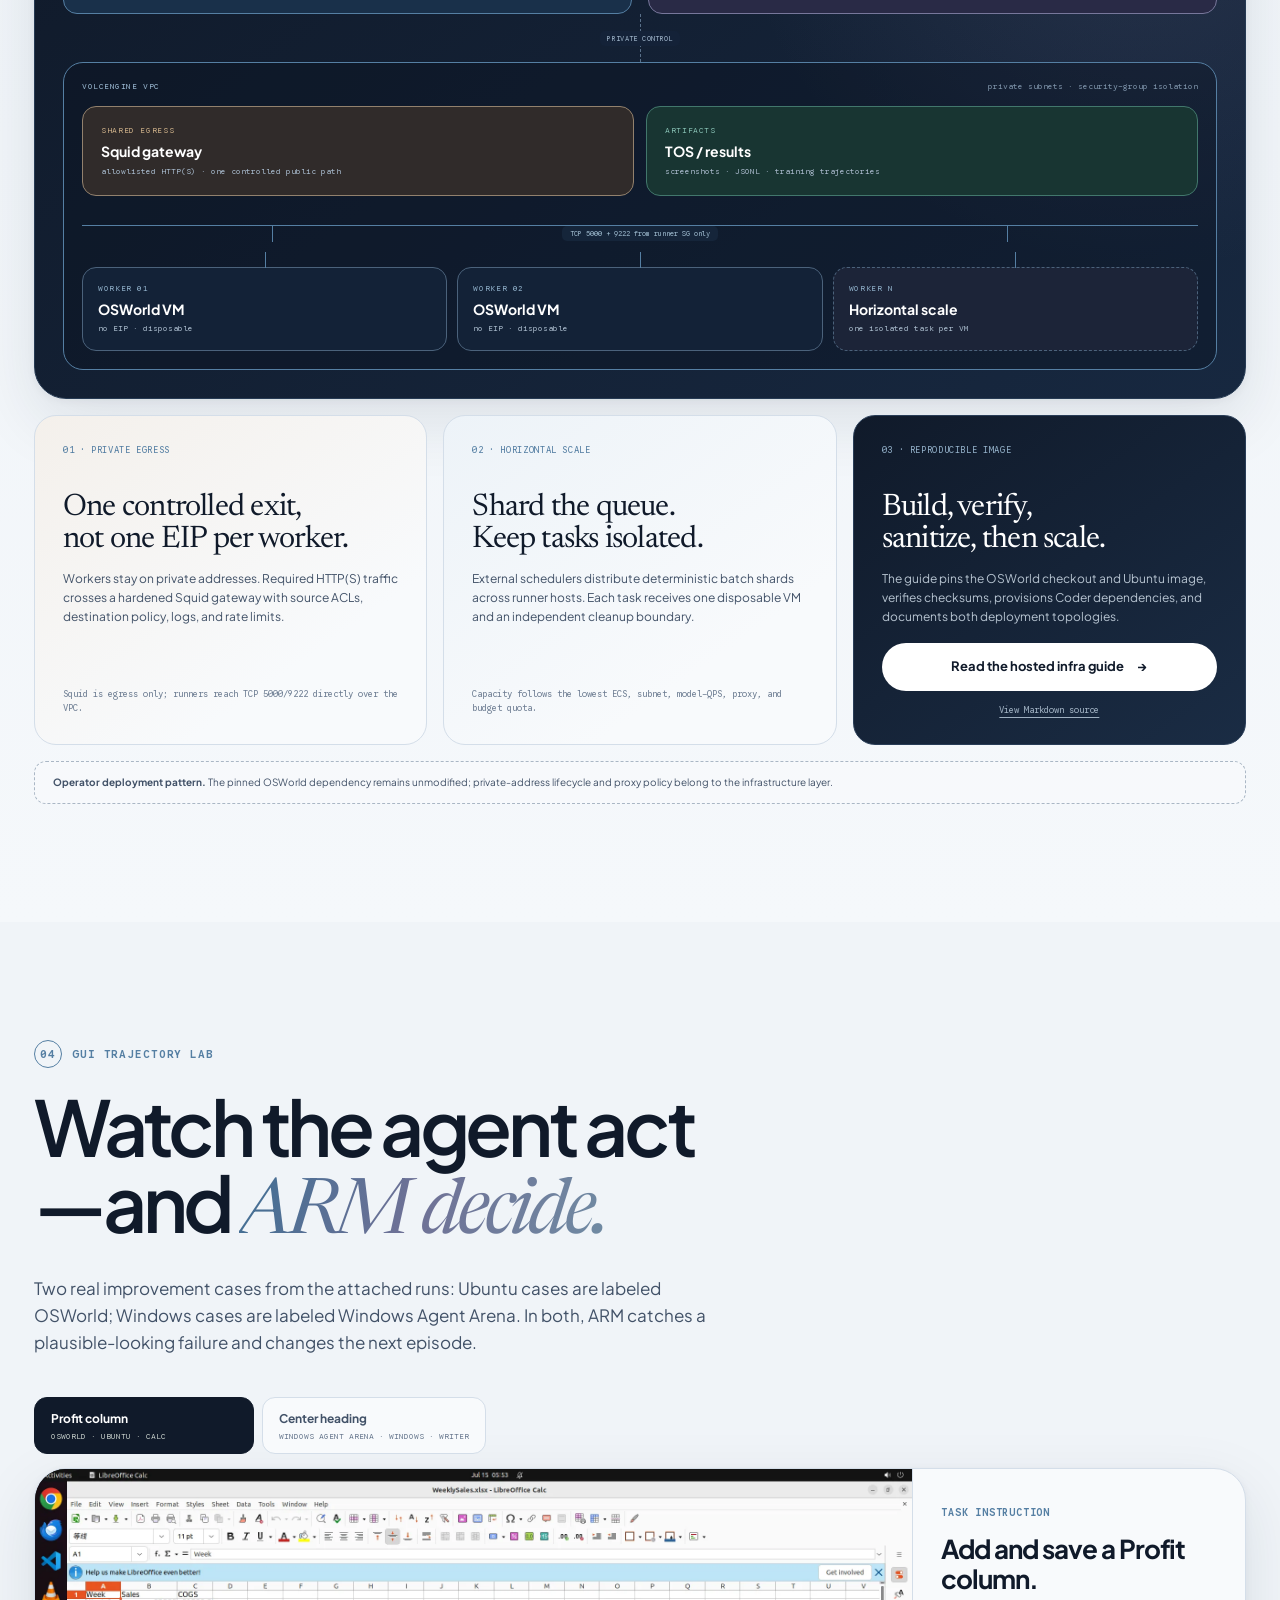
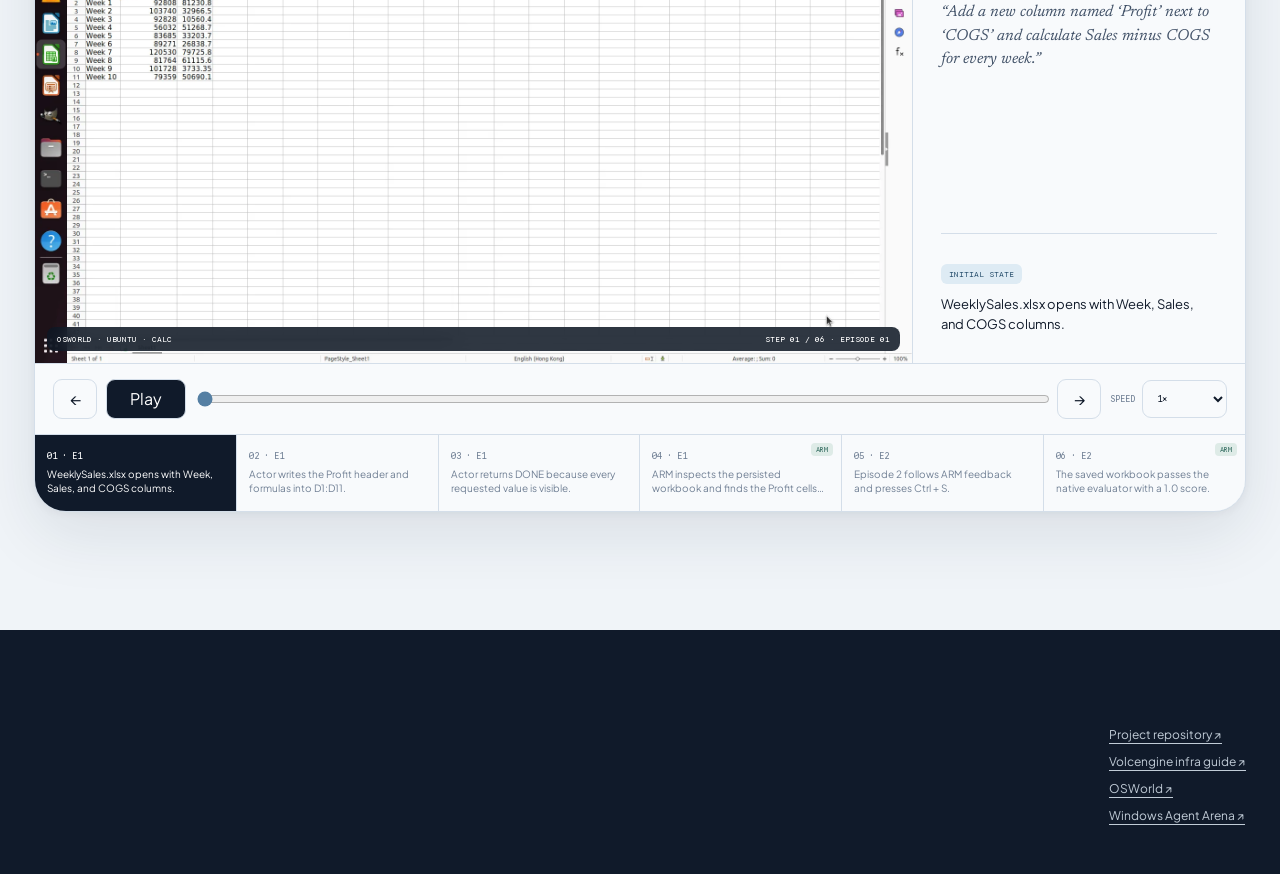
==== commit 2d602c3c: "Polish infra site and host the image guide" ====
--- a/docs/index.html
+++ b/docs/index.html
@@ -165,6 +165,7 @@
 
         <div class="infra-layout reveal">
           <div class="infra-topology" role="img" aria-label="Private VPC architecture with GADE runners, a shared Squid egress gateway, model endpoint, object storage, and disposable OSWorld workers without public IP addresses">
+            <div class="infra-map-head"><span>PRIVATE ROLLOUT TOPOLOGY</span><small>one control plane · N isolated workers · centralized egress</small></div>
             <div class="infra-external">
               <div class="infra-node node-control"><span>CONTROL PLANE</span><strong>Scheduler + GADE runners</strong><small>shards · retries · cleanup</small></div>
               <div class="infra-node node-model"><span>INFERENCE</span><strong>Model endpoint</strong><small>Planner · Grounder · Coder · ARM</small></div>
@@ -185,19 +186,28 @@
             </div>
           </div>
 
-          <aside class="infra-copy">
-            <span class="micro-label">TRAINING / ROLLOUT MODE</span>
-            <h3>Remove per-worker EIPs; centralize controlled egress.</h3>
-            <p>For high-volume trajectory collection, place runners and workers in the same VPC, address workers over private IPs, and send required HTTP(S) egress through a hardened Squid gateway. This reduces public-IP pressure while preserving disposable task isolation.</p>
-            <ul>
-              <li>Scale with deterministic batch shards and external scheduling.</li>
-              <li>Allow only runner security groups onto guest ports 5000 and 9222.</li>
-              <li>Restrict Squid by source, destination, port, logging, and rate limits.</li>
-              <li>Write trajectories to durable storage before deleting every worker.</li>
-            </ul>
-            <p class="infra-caveat"><strong>Deployment pattern, not a current one-line switch.</strong> The pinned OSWorld dependency is unmodified; operators must configure private-address lifecycle and proxy policy in their infrastructure layer.</p>
-            <a class="button button-primary" href="https://github.com/GADE-Tech/GADE-CUA-Evolve/blob/main/docs/volcengine-osworld-v1.md#7-scaling-for-training-and-rollout-collection">Open the Volcengine infra guide <span aria-hidden="true">↗</span></a>
-          </aside>
+          <div class="infra-feature-grid">
+            <article class="infra-feature feature-egress">
+              <span class="infra-feature-index">01 · PRIVATE EGRESS</span>
+              <h3>One controlled exit,<br>not one EIP per worker.</h3>
+              <p>Workers stay on private addresses. Required HTTP(S) traffic crosses a hardened Squid gateway with source ACLs, destination policy, logs, and rate limits.</p>
+              <small>Squid is egress only; runners reach TCP 5000/9222 directly over the VPC.</small>
+            </article>
+            <article class="infra-feature feature-scale">
+              <span class="infra-feature-index">02 · HORIZONTAL SCALE</span>
+              <h3>Shard the queue.<br>Keep tasks isolated.</h3>
+              <p>External schedulers distribute deterministic batch shards across runner hosts. Each task receives one disposable VM and an independent cleanup boundary.</p>
+              <small>Capacity follows the lowest ECS, subnet, model-QPS, proxy, and budget quota.</small>
+            </article>
+            <article class="infra-feature feature-guide">
+              <span class="infra-feature-index">03 · REPRODUCIBLE IMAGE</span>
+              <h3>Build, verify,<br>sanitize, then scale.</h3>
+              <p>The guide pins the OSWorld checkout and Ubuntu image, verifies checksums, provisions Coder dependencies, and documents both deployment topologies.</p>
+              <a class="button button-primary" href="volcengine-osworld-v1.html">Read the hosted infra guide <span aria-hidden="true">→</span></a>
+              <a class="infra-source-link" href="volcengine-osworld-v1.md">View Markdown source</a>
+            </article>
+          </div>
+          <p class="infra-caveat"><strong>Operator deployment pattern.</strong> The pinned OSWorld dependency remains unmodified; private-address lifecycle and proxy policy belong to the infrastructure layer.</p>
         </div>
       </div>
     </section>
@@ -245,7 +255,7 @@
 
   <footer>
     <div class="footer-inner">
-      <div class="footer-meta"><a href="https://github.com/GADE-Tech/GADE-CUA-Evolve">Project repository ↗</a><a href="https://github.com/GADE-Tech/GADE-CUA-Evolve/blob/main/docs/volcengine-osworld-v1.md">Volcengine infra guide ↗</a><a href="https://github.com/xlang-ai/OSWorld">OSWorld ↗</a><a href="https://github.com/microsoft/WindowsAgentArena">Windows Agent Arena ↗</a></div>
+      <div class="footer-meta"><a href="https://github.com/GADE-Tech/GADE-CUA-Evolve">Project repository ↗</a><a href="volcengine-osworld-v1.html">Volcengine infra guide ↗</a><a href="https://github.com/xlang-ai/OSWorld">OSWorld ↗</a><a href="https://github.com/microsoft/WindowsAgentArena">Windows Agent Arena ↗</a></div>
     </div>
   </footer>
 
--- a/docs/styles.css
+++ b/docs/styles.css
@@ -294,8 +294,10 @@
 
 .infra { background: linear-gradient(180deg, #edf2f7 0%, #f5f8fb 100%); }
 .infra-heading { max-width: 1080px; }
-.infra-layout { display: grid; grid-template-columns: minmax(0, 1.35fr) minmax(300px, 0.65fr); gap: 22px; margin-top: 60px; }
-.infra-topology { align-self: start; min-width: 0; padding: 30px; border: 1px solid #263a53; border-radius: var(--radius-lg); background: linear-gradient(145deg, #101a2a, #172840); color: white; box-shadow: var(--shadow); }
+.infra-layout { display: grid; gap: 16px; margin-top: 60px; }
+.infra-topology { min-width: 0; padding: 28px; border: 1px solid #263a53; border-radius: var(--radius-lg); background: radial-gradient(circle at 92% 0%, rgba(119, 119, 155, 0.2), transparent 34%), linear-gradient(145deg, #101a2a, #172840); color: white; box-shadow: var(--shadow); }
+.infra-map-head { display: flex; justify-content: space-between; gap: 22px; align-items: center; margin-bottom: 20px; padding-bottom: 16px; border-bottom: 1px solid #344a63; color: #8da8bc; font: 9px var(--mono); letter-spacing: 0.08em; }
+.infra-map-head small { color: #75899f; font: inherit; letter-spacing: 0; }
 .infra-external { position: relative; display: grid; grid-template-columns: 1fr 1fr; gap: 16px; }
 .infra-external::after { content: ""; position: absolute; top: 50%; left: 50%; width: 16px; border-top: 1px dashed #597089; transform: translate(-50%, -50%); }
 .infra-node { position: relative; min-width: 0; padding: 18px; border: 1px solid #425872; border-radius: 14px; background: #17273b; }
@@ -323,13 +325,19 @@
 .worker { padding: 15px; border-color: #4b627b; background: #132237; }
 .worker::before { content: ""; position: absolute; top: -16px; left: 50%; height: 16px; border-left: 1px solid #557fa3; }
 .worker-more { border-style: dashed; background: #1c2438; }
-.infra-copy { padding: 34px; border: 1px solid var(--line); border-radius: var(--radius-lg); background: var(--surface); }
-.infra-copy h3 { margin: 15px 0 18px; font: 400 35px/1.05 var(--serif); letter-spacing: -0.025em; }
-.infra-copy p { color: var(--ink-soft); font-size: 13px; }
-.infra-copy ul { display: grid; gap: 10px; margin: 24px 0; padding: 20px 0 20px 18px; border-top: 1px solid var(--line); border-bottom: 1px solid var(--line); color: var(--ink-soft); font-size: 12px; }
-.infra-copy li::marker { color: var(--blue); }
-.infra-copy .infra-caveat { padding: 13px; border-radius: 10px; background: var(--amber); color: white; font-size: 10px; line-height: 1.55; }
-.infra-copy .button { margin-top: 13px; }
+.infra-feature-grid { display: grid; grid-template-columns: repeat(3, 1fr); gap: 16px; }
+.infra-feature { display: flex; flex-direction: column; min-height: 330px; padding: 28px; overflow: hidden; border: 1px solid var(--line); border-radius: var(--radius); background: rgba(248, 250, 252, 0.9); }
+.infra-feature-index { color: var(--blue); font: 9px var(--mono); letter-spacing: 0.07em; }
+.infra-feature h3 { margin: 36px 0 14px; font: 400 31px/1.04 var(--serif); letter-spacing: -0.025em; }
+.infra-feature p { margin: 0; color: var(--ink-soft); font-size: 12px; }
+.infra-feature > small { display: block; margin-top: auto; padding-top: 24px; color: var(--muted); font: 9px/1.55 var(--mono); }
+.feature-egress { background: linear-gradient(145deg, #f4f0eb, #f8fafc 72%); }
+.feature-scale { background: linear-gradient(145deg, #edf3f8, #f8fafc 72%); }
+.feature-guide { border-color: #293d57; background: linear-gradient(145deg, #101a2a, #1a2c44); color: white; }
+.feature-guide .infra-feature-index { color: #90adc5; }.feature-guide p { color: #b7c4d1; }
+.feature-guide .button { width: 100%; margin-top: auto; background: white; color: var(--ink); }
+.infra-source-link { margin-top: 13px; color: #9fb0c1; font: 9px var(--mono); text-align: center; text-underline-offset: 4px; }
+.infra-caveat { margin: 0; padding: 13px 18px; border: 1px dashed #aab7c5; border-radius: 12px; background: rgba(248, 250, 252, 0.62); color: var(--ink-soft); font-size: 10px; }
 
 .trajectory { background: var(--surface-dim); }
 .case-tabs { display: flex; flex-wrap: wrap; gap: 8px; margin-top: 42px; }
@@ -372,7 +380,7 @@
   .compact-card { grid-column: span 5; }
   .scaling-card { grid-column: span 7; grid-template-columns: 1fr; }
   .loop-card { grid-template-columns: 1fr; }
-  .infra-layout { grid-template-columns: 1fr; }
+  .infra-feature-grid { grid-template-columns: 1fr 1fr; }.feature-guide { grid-column: 1/-1; min-height: 300px; }
   .trajectory-player { grid-template-columns: 1fr; }
   .trajectory-info { min-height: 410px; border-top: 1px solid var(--line); border-left: 0; }
 }
@@ -397,7 +405,7 @@
   .bar-group { grid-template-columns: 98px 1fr 49px; }
   .compact-card, .scaling-card { grid-column: span 12; min-height: auto; }.slope-chart { padding-top: 42px; }.slope-point strong { font-size: 39px; }
   .diagnostics { padding: 24px 16px; }.diagnostics-head, .diagnostic-grid { grid-template-columns: 1fr; }.diagnostic-body { grid-template-columns: 1fr; }
-  .infra-layout { margin-top: 42px; }.infra-topology { padding: 18px; }.infra-external, .gateway-row { grid-template-columns: 1fr; }.infra-external::after { display: none; }.worker-grid { grid-template-columns: 1fr; }.worker-bus::before, .worker-bus::after { display: none; }.worker::before { display: none; }.vpc-label { display: grid; gap: 4px; }.infra-copy { padding: 24px 20px; }.infra-copy h3 { font-size: 31px; }
+  .infra-layout { margin-top: 42px; }.infra-topology { padding: 18px; }.infra-map-head { display: grid; gap: 5px; }.infra-external, .gateway-row { grid-template-columns: 1fr; }.infra-external::after { display: none; }.worker-grid { grid-template-columns: 1fr; }.worker-bus::before, .worker-bus::after { display: none; }.worker::before { display: none; }.vpc-label { display: grid; gap: 4px; }.infra-feature-grid { grid-template-columns: 1fr; }.infra-feature, .feature-guide { grid-column: auto; min-height: 300px; padding: 24px 20px; }.infra-feature h3 { margin-top: 28px; font-size: 29px; }
   .case-tabs button { flex: 1 1 100%; }.trajectory-info { min-height: 430px; padding: 22px; }.trajectory-controls { grid-template-columns: 40px 72px 1fr 40px; padding: 12px; }.speed-control { grid-column: 1/-1; justify-content: end; }.trajectory-timeline { grid-template-columns: repeat(3, 1fr); }.trajectory-timeline button { min-height: 64px; }
   .footer-inner { justify-content: flex-start; padding: 0 18px; }
 }
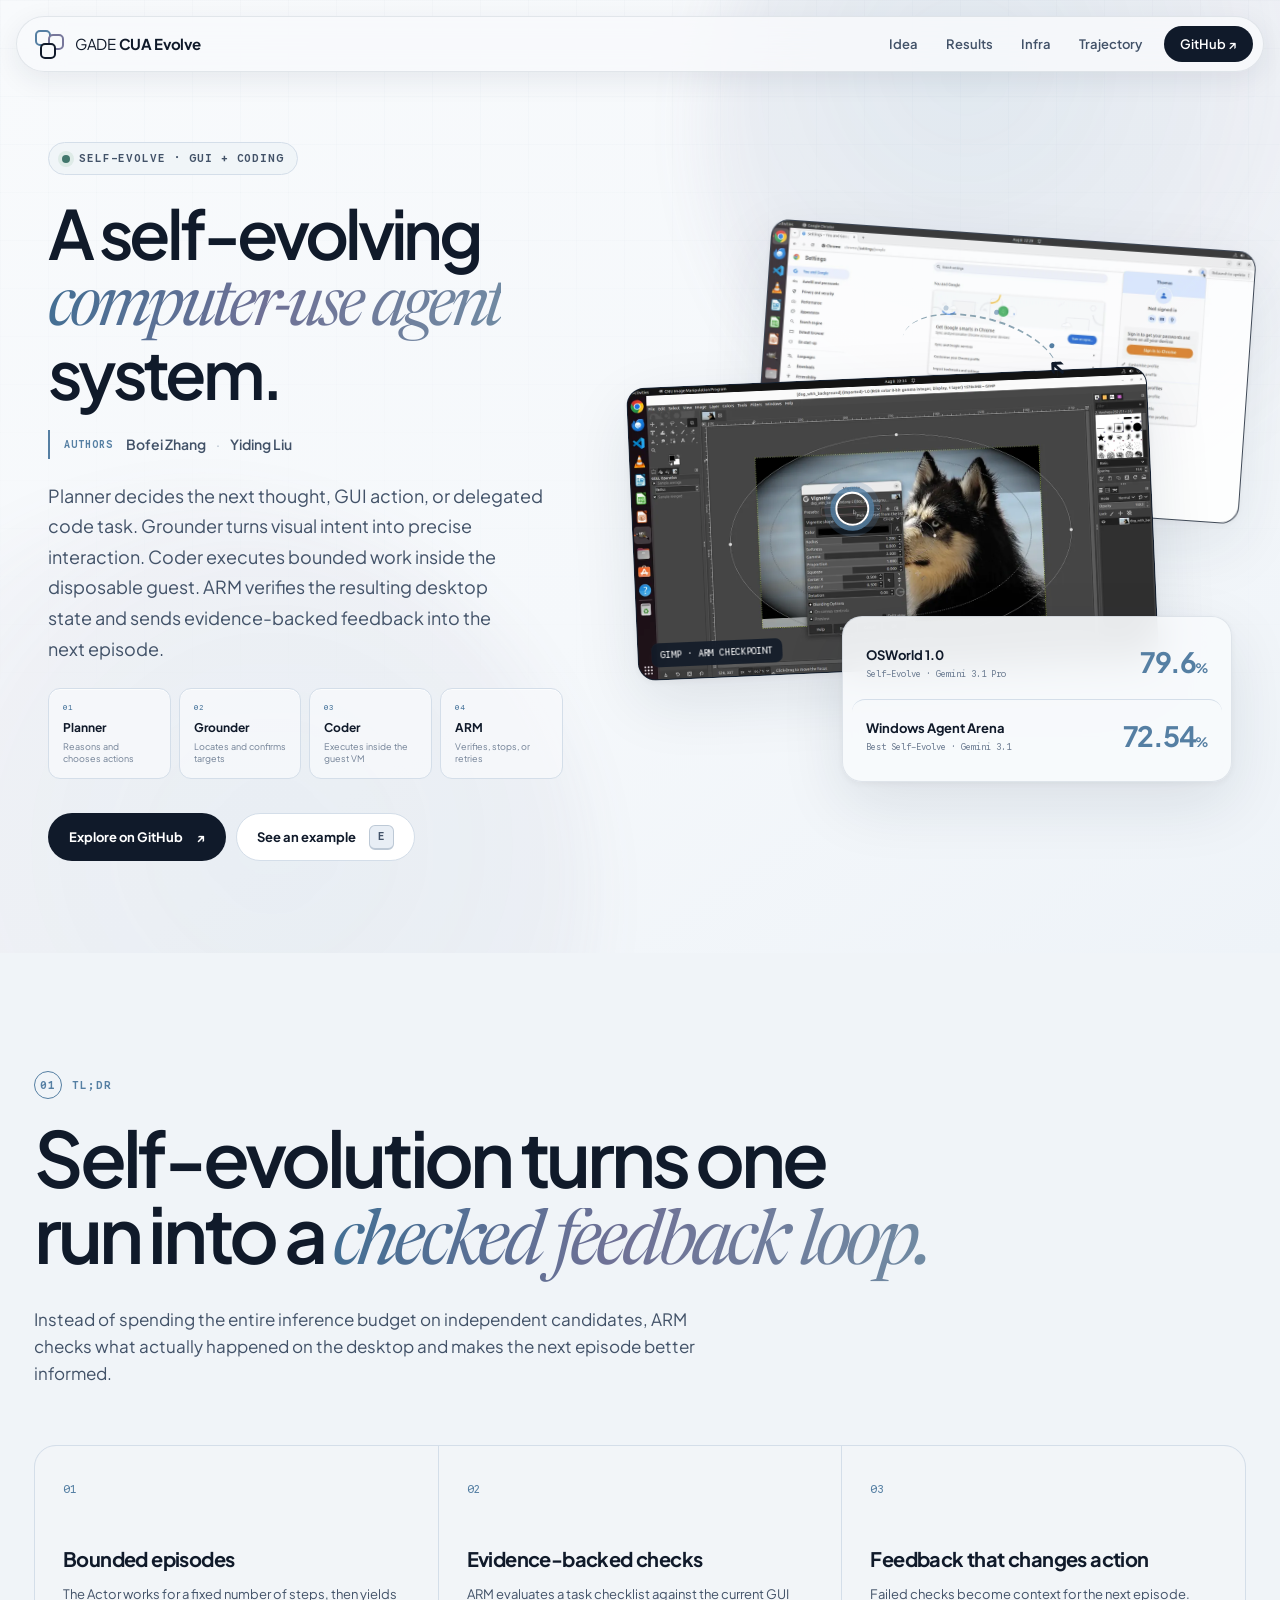
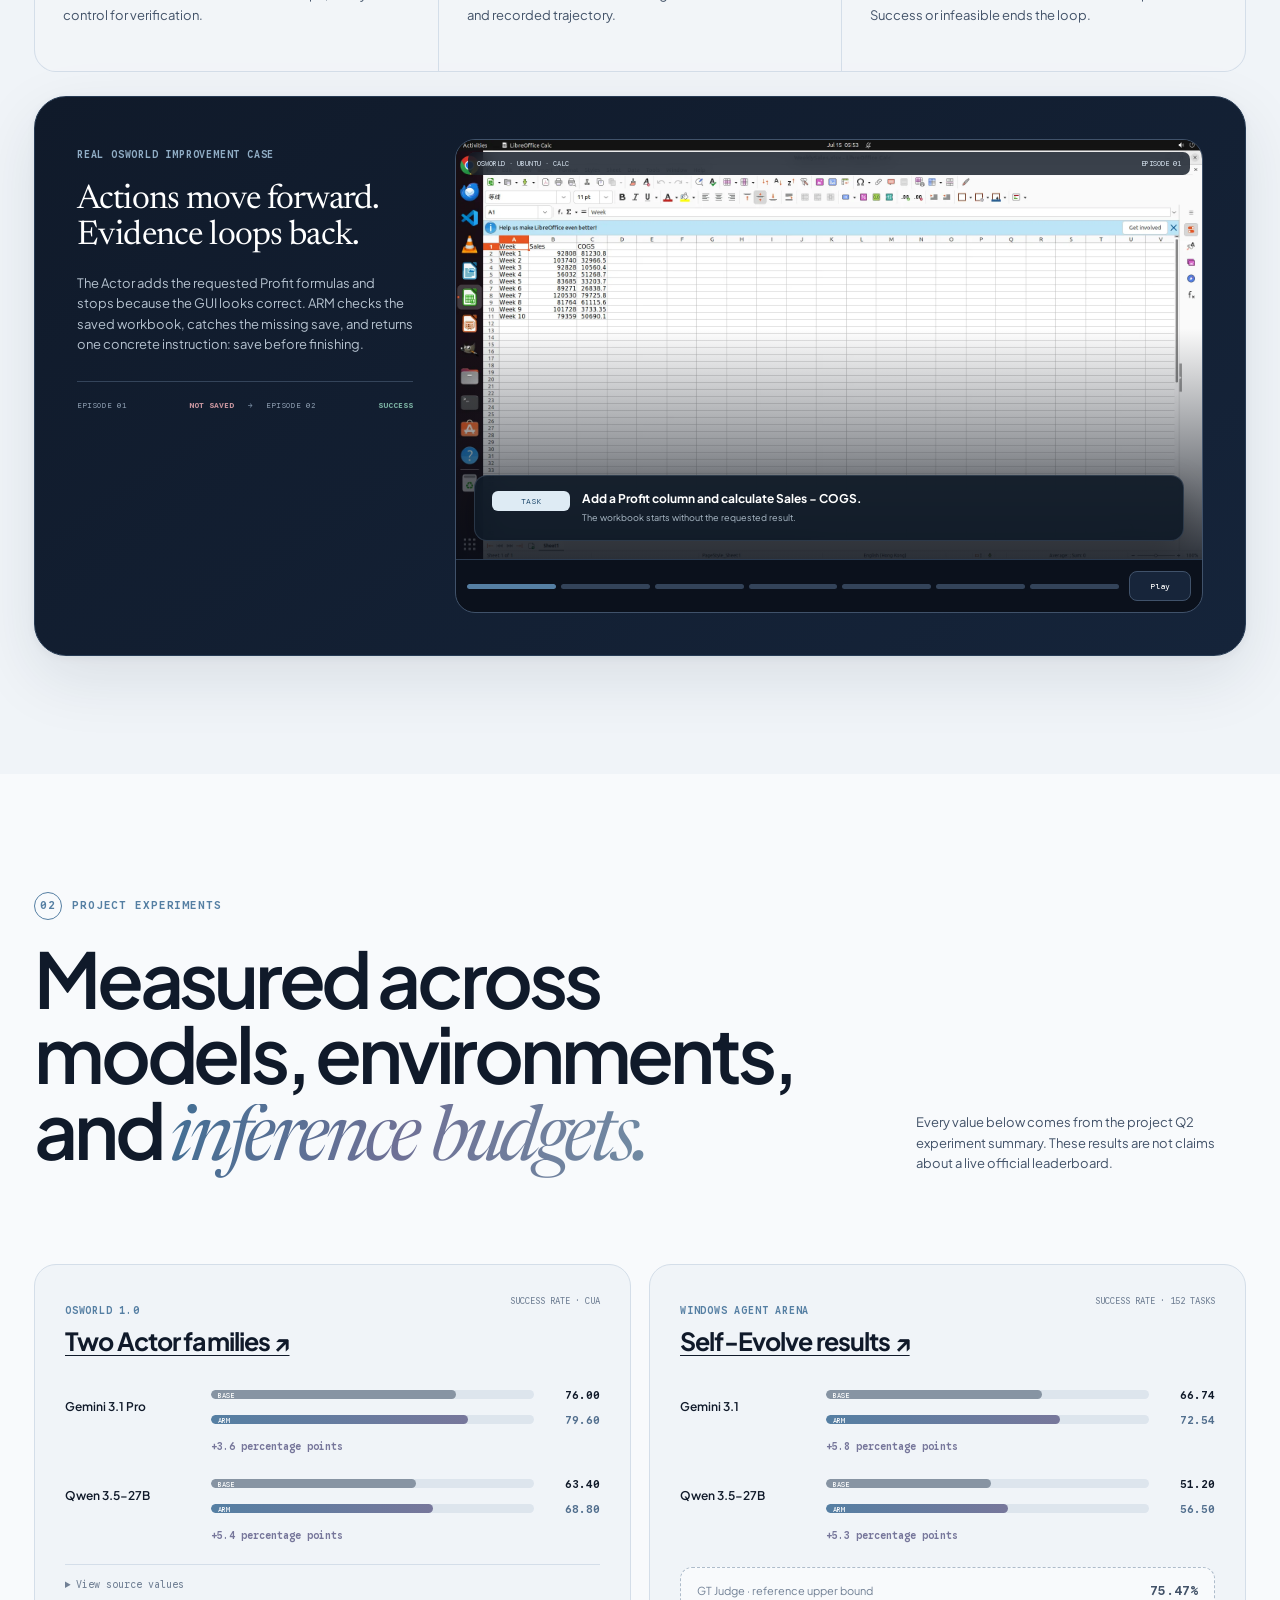
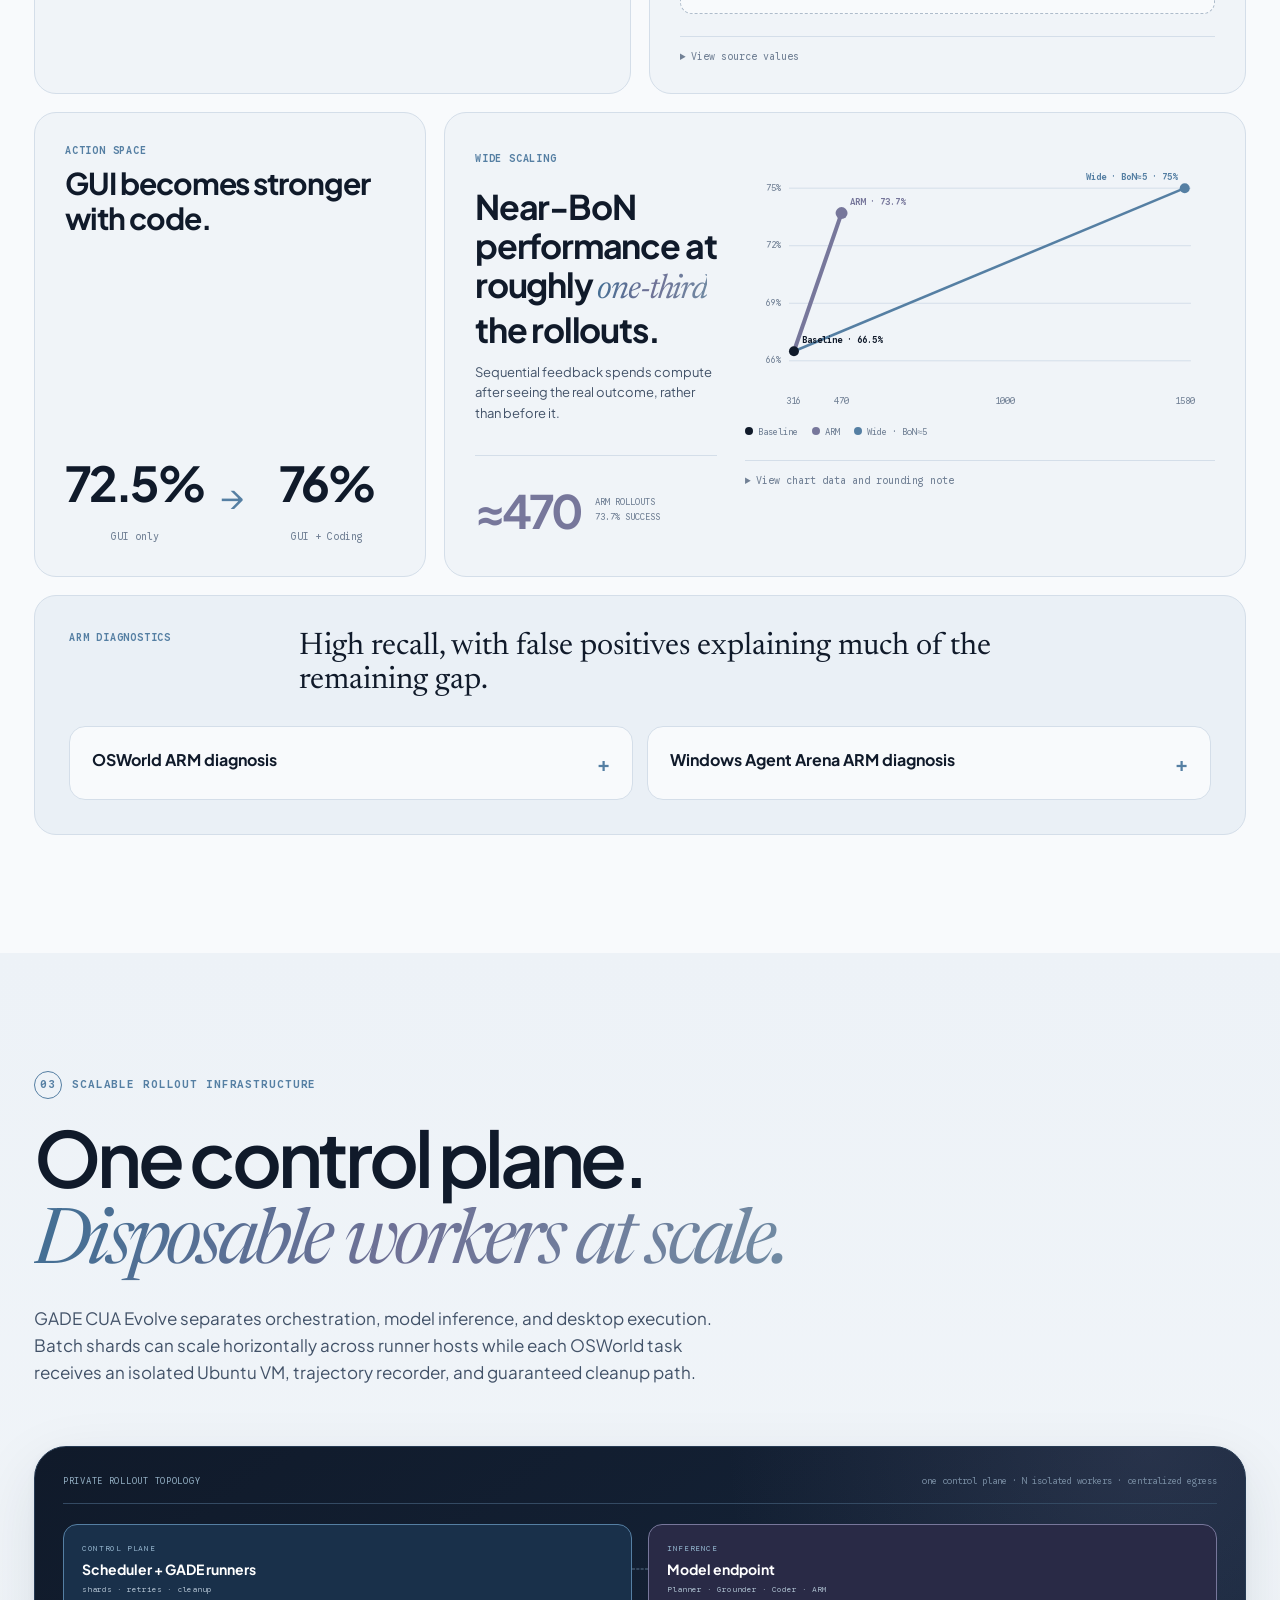
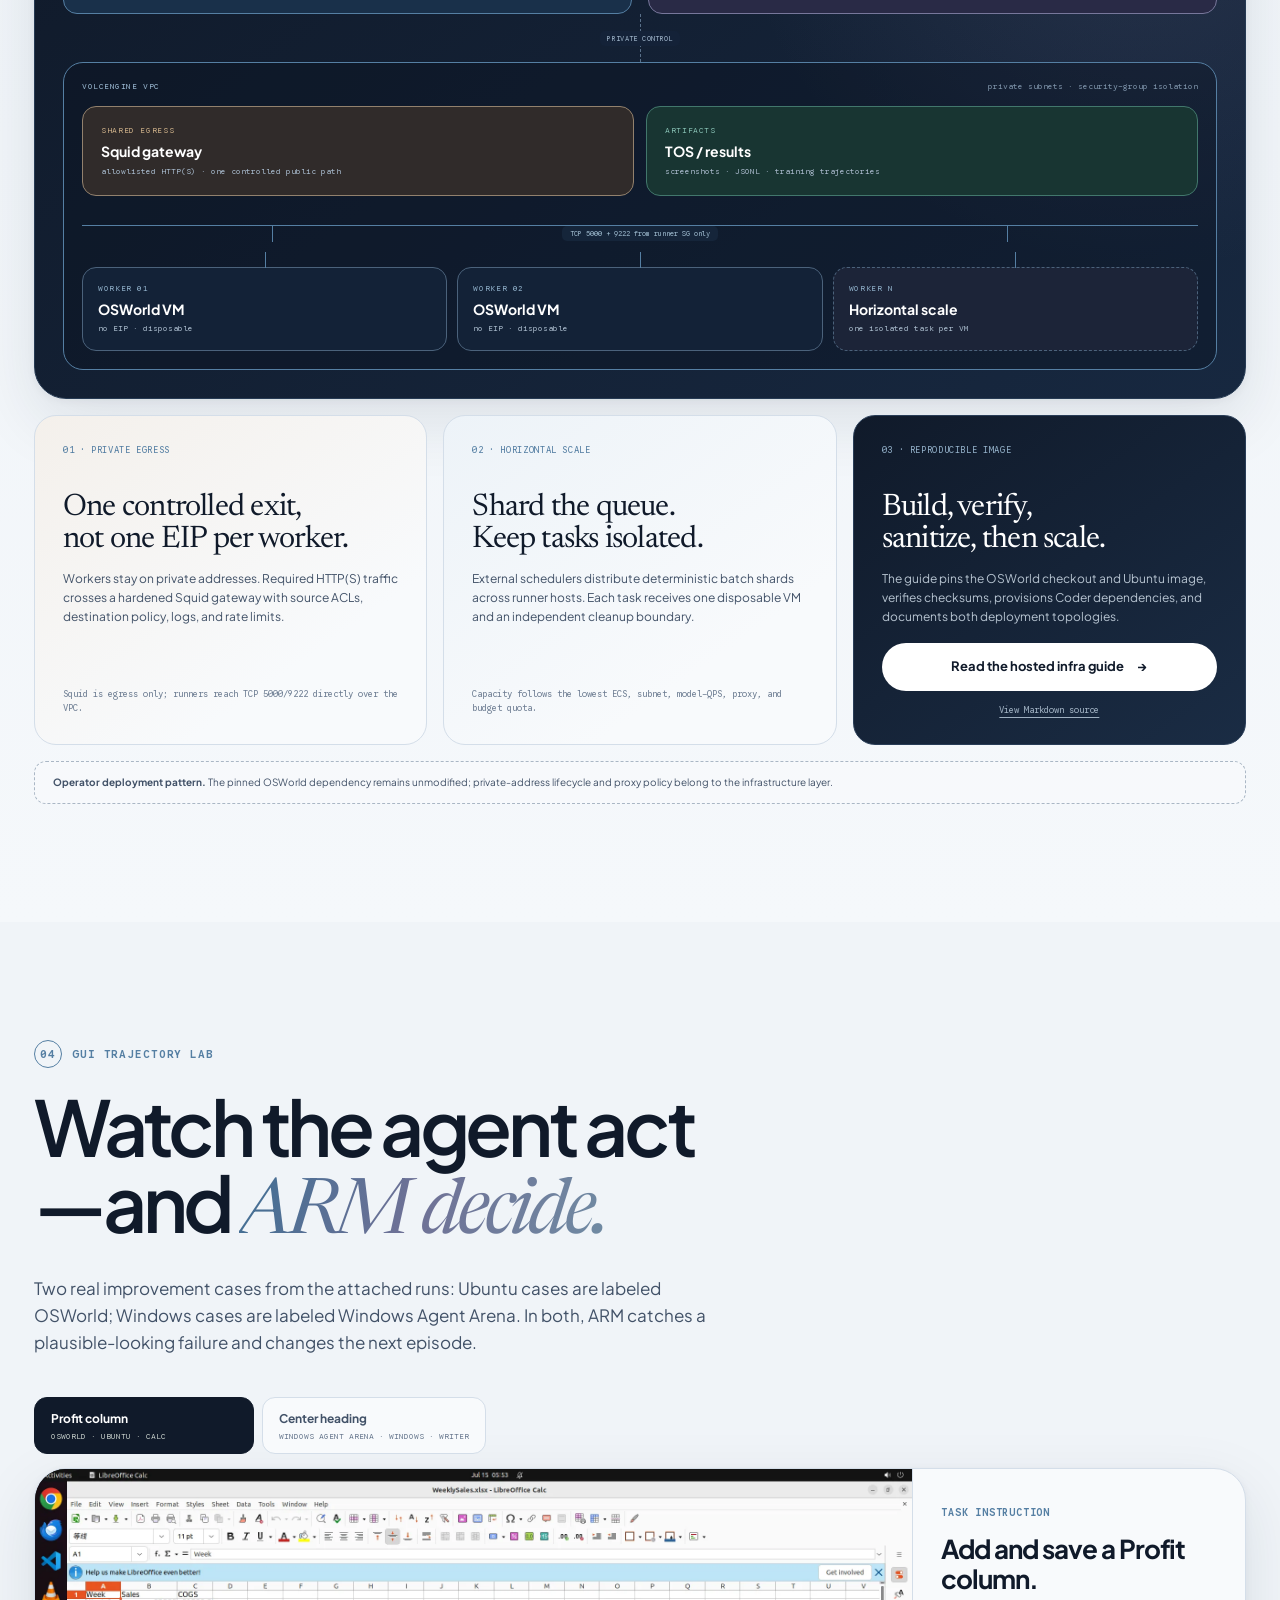
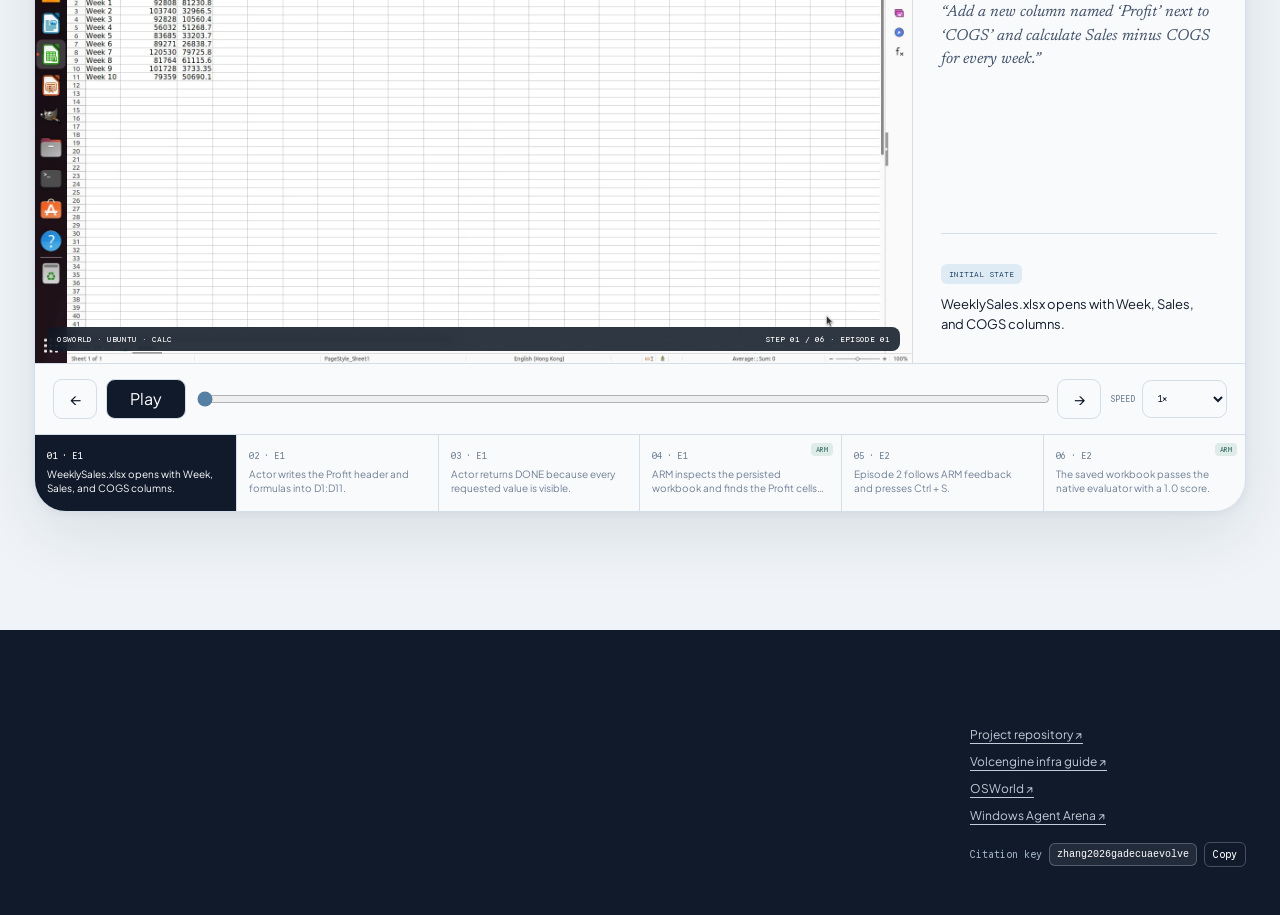
==== commit d1c3e9af: "Add project authors and citation key" ====
--- a/docs/index.html
+++ b/docs/index.html
@@ -4,7 +4,7 @@
   <meta charset="utf-8">
   <meta name="viewport" content="width=device-width, initial-scale=1">
   <meta name="description" content="GADE CUA Evolve is a self-evolving computer-use agent system and horizontally scalable OSWorld rollout infrastructure built around a Planner, Grounder, Coder, and Agentic Reward Model.">
-  <meta name="author" content="Author One, Author Two, Author Three, Author Four">
+  <meta name="author" content="Bofei Zhang, Yiding Liu">
   <meta property="og:type" content="website">
   <meta property="og:title" content="GADE CUA Evolve — A self-evolving computer-use agent system">
   <meta property="og:description" content="Planner, Grounder, Coder, and ARM run verified desktop rollouts on scalable disposable OSWorld workers.">
@@ -45,7 +45,7 @@
         <div class="hero-copy reveal">
           <div class="eyebrow-chip"><span></span> Self-evolve · GUI + Coding</div>
           <h1>A self-evolving<br><em>computer-use agent</em><br>system.</h1>
-          <p class="hero-authors" aria-label="Authors: Author One, Author Two, Author Three, Author Four"><span>Authors</span><b>Author One</b><i>·</i><b>Author Two</b><i>·</i><b>Author Three</b><i>·</i><b>Author Four</b></p>
+          <p class="hero-authors" aria-label="Authors: Bofei Zhang and Yiding Liu"><span>Authors</span><b>Bofei Zhang</b><i>·</i><b>Yiding Liu</b></p>
           <p class="hero-lede">Planner decides the next thought, GUI action, or delegated code task. Grounder turns visual intent into precise interaction. Coder executes bounded work inside the disposable guest. ARM verifies the resulting desktop state and sends evidence-backed feedback into the next episode.</p>
           <div class="agent-roles" aria-label="Planner, Grounder, Coder, and ARM system roles">
             <article><span>01</span><strong>Planner</strong><small>Reasons and chooses actions</small></article>
@@ -255,7 +255,7 @@
 
   <footer>
     <div class="footer-inner">
-      <div class="footer-meta"><a href="https://github.com/GADE-Tech/GADE-CUA-Evolve">Project repository ↗</a><a href="volcengine-osworld-v1.html">Volcengine infra guide ↗</a><a href="https://github.com/xlang-ai/OSWorld">OSWorld ↗</a><a href="https://github.com/microsoft/WindowsAgentArena">Windows Agent Arena ↗</a></div>
+      <div class="footer-meta"><a href="https://github.com/GADE-Tech/GADE-CUA-Evolve">Project repository ↗</a><a href="volcengine-osworld-v1.html">Volcengine infra guide ↗</a><a href="https://github.com/xlang-ai/OSWorld">OSWorld ↗</a><a href="https://github.com/microsoft/WindowsAgentArena">Windows Agent Arena ↗</a><div class="citation-key"><span>Citation key</span><code id="citationKey">zhang2026gadecuaevolve</code><button id="copyCitationKey" type="button" aria-label="Copy citation key">Copy</button></div></div>
     </div>
   </footer>
 
--- a/docs/styles.css
+++ b/docs/styles.css
@@ -366,6 +366,7 @@
 footer { padding: 96px 0 40px; background: #101a2a; color: white; }
 .footer-inner { width: min(100%, var(--max)); margin: auto; padding: 0 34px; display: flex; justify-content: flex-end; }
 .footer-meta { display: flex; flex-direction: column; align-items: start; justify-content: end; gap: 8px; padding-bottom: 8px; color: #c1ccd7; font-size: 12px; }.footer-meta a { text-underline-offset: 4px; }
+.citation-key { display: flex; flex-wrap: wrap; align-items: center; gap: 7px; margin-top: 8px; color: #9fb0c1; font: 10px var(--mono); }.citation-key code { padding: 5px 7px; border: 1px solid rgba(193, 204, 215, 0.3); border-radius: 6px; background: rgba(255, 255, 255, 0.08); color: white; }.citation-key button { padding: 5px 8px; border: 1px solid rgba(193, 204, 215, 0.3); border-radius: 6px; background: transparent; color: white; font: inherit; cursor: pointer; }.citation-key button:hover { background: rgba(255, 255, 255, 0.12); }
 
 .reveal { opacity: 0; transform: translateY(12px); transition: opacity 620ms cubic-bezier(0.2, 0, 0, 1), transform 620ms cubic-bezier(0.2, 0, 0, 1); }
 .reveal.is-visible { opacity: 1; transform: none; }
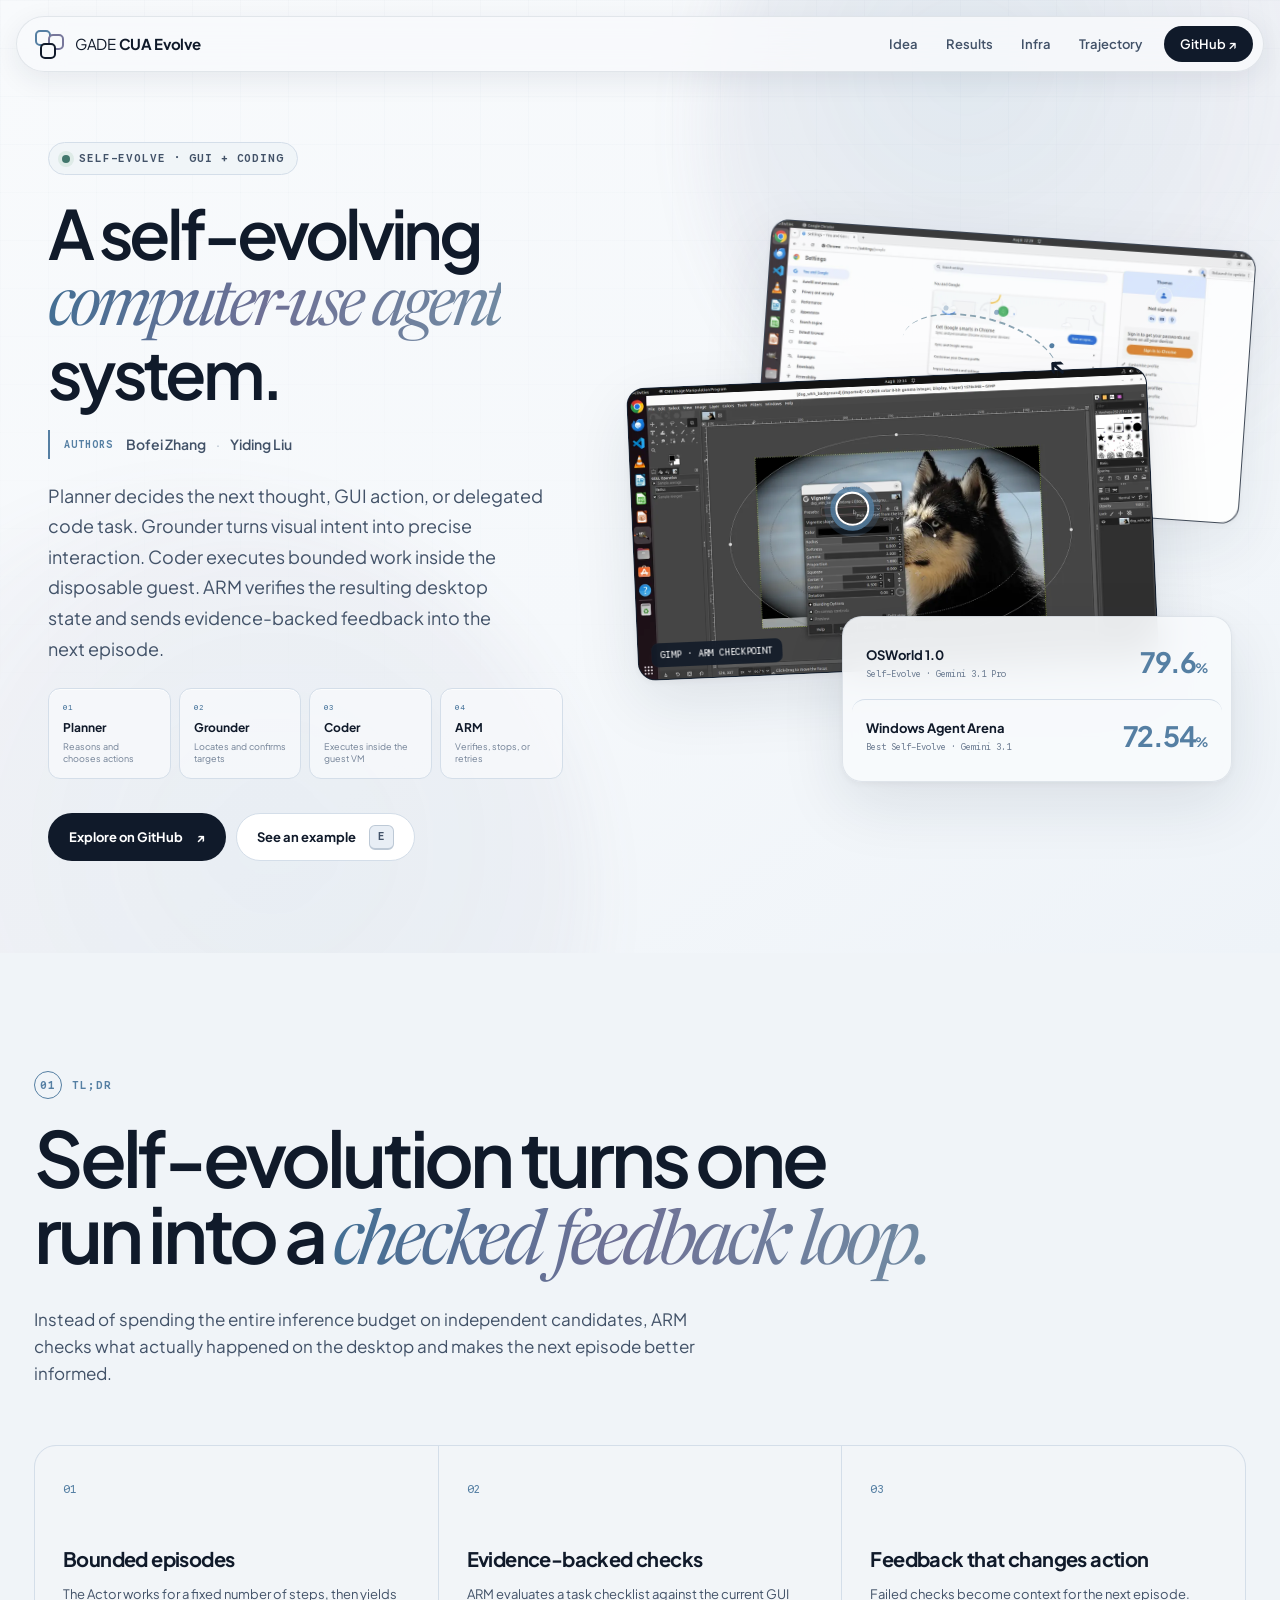
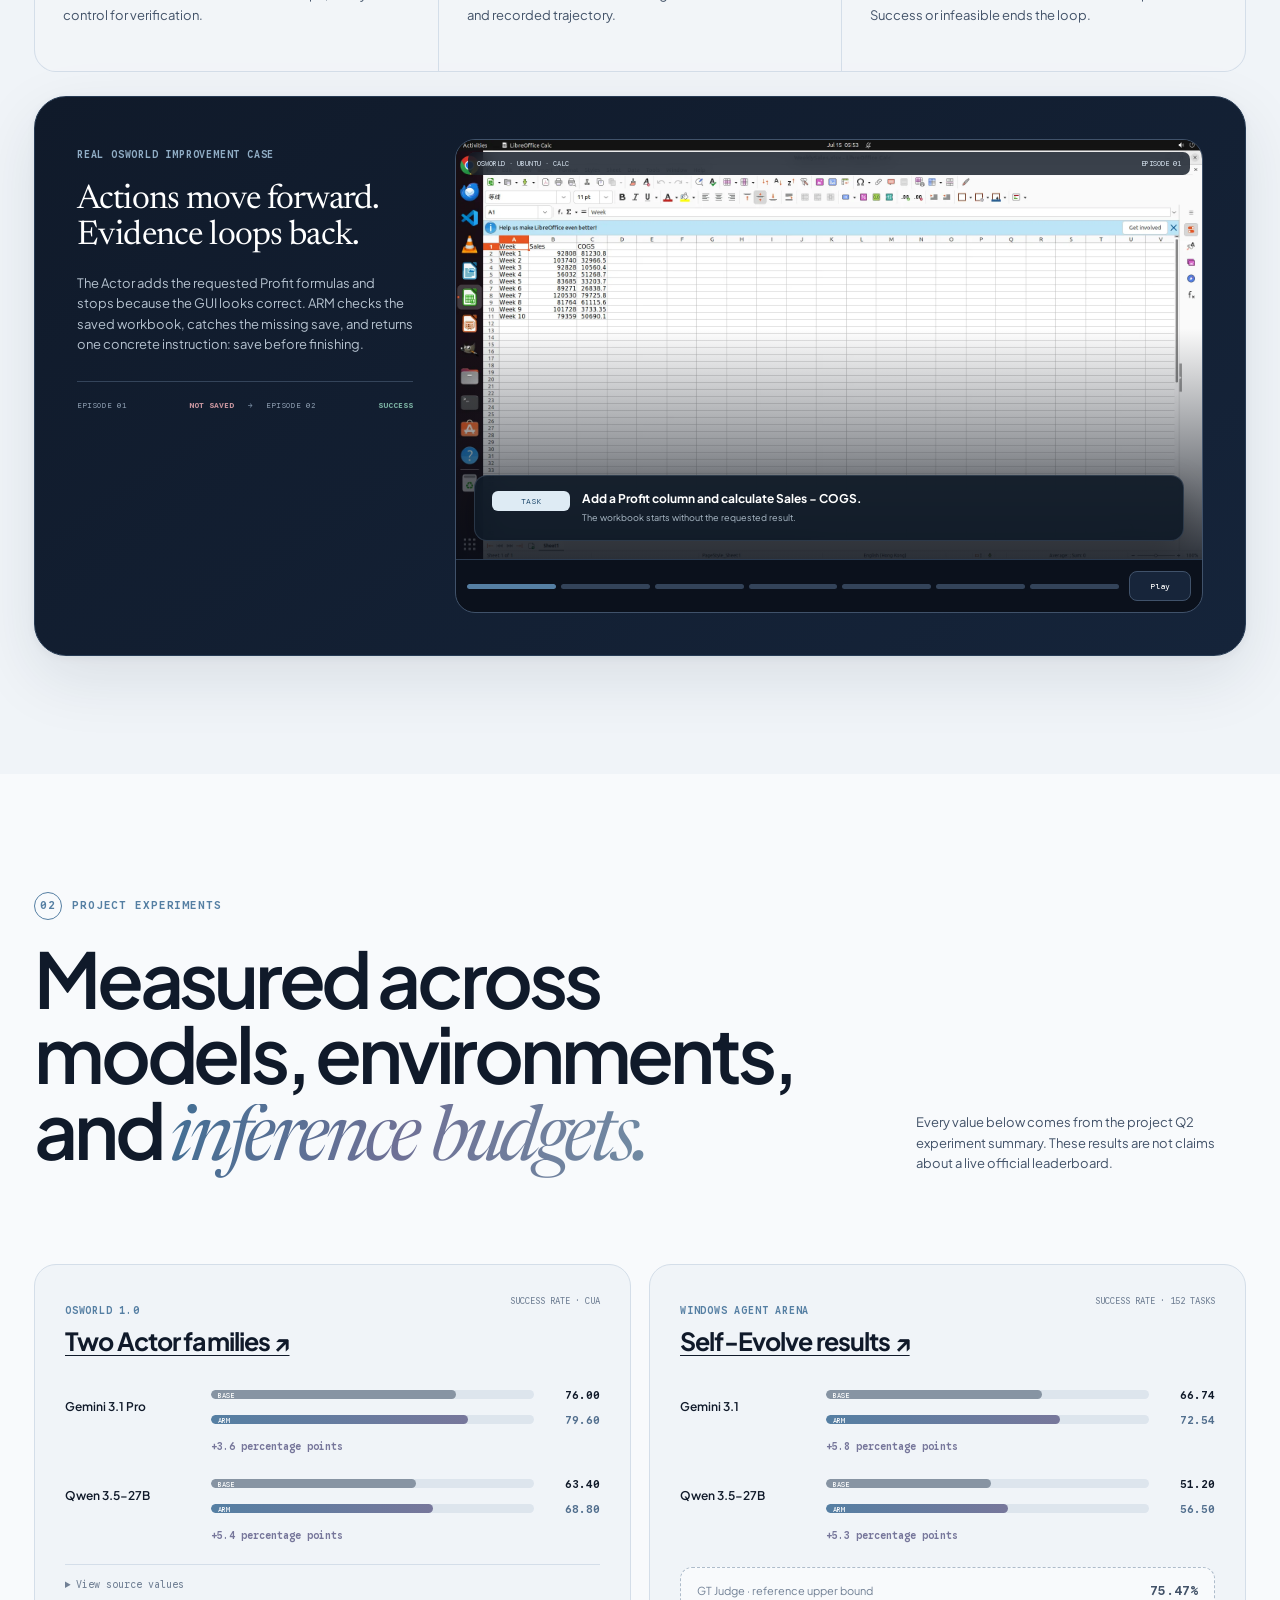
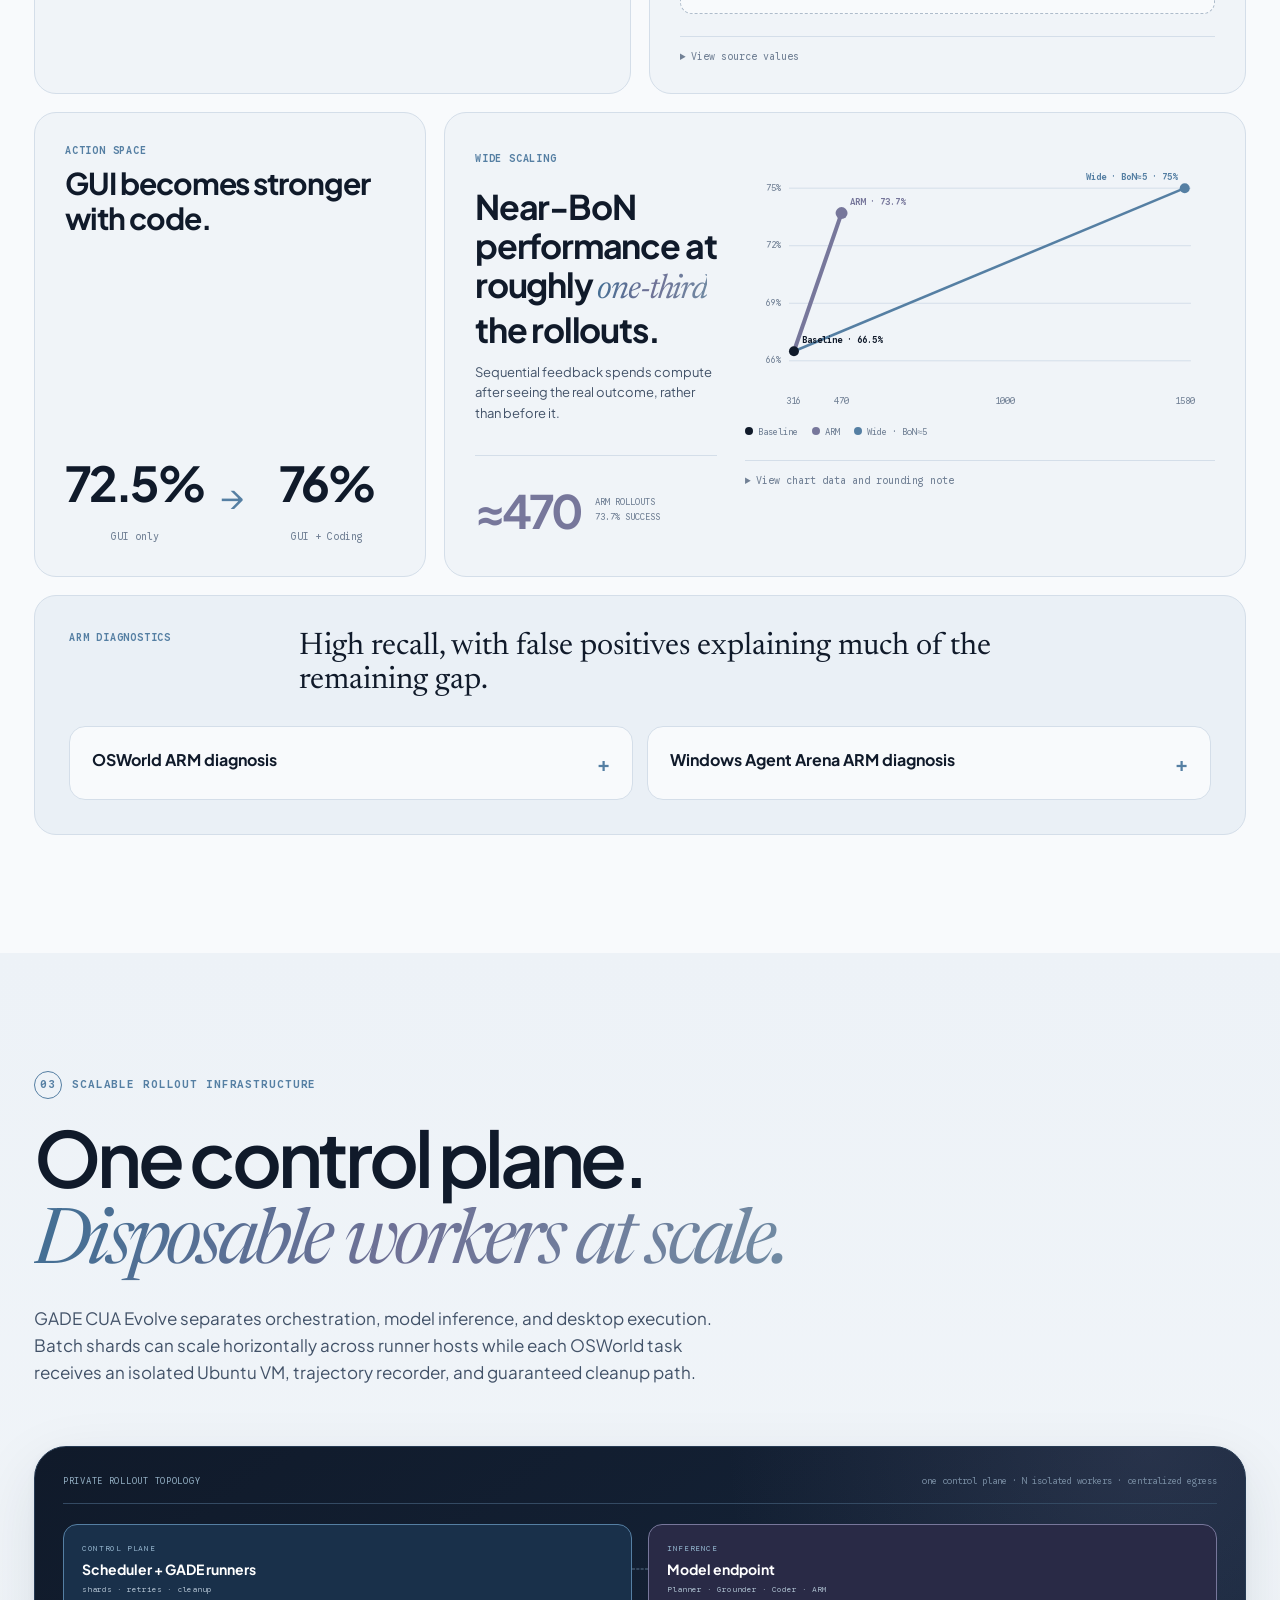
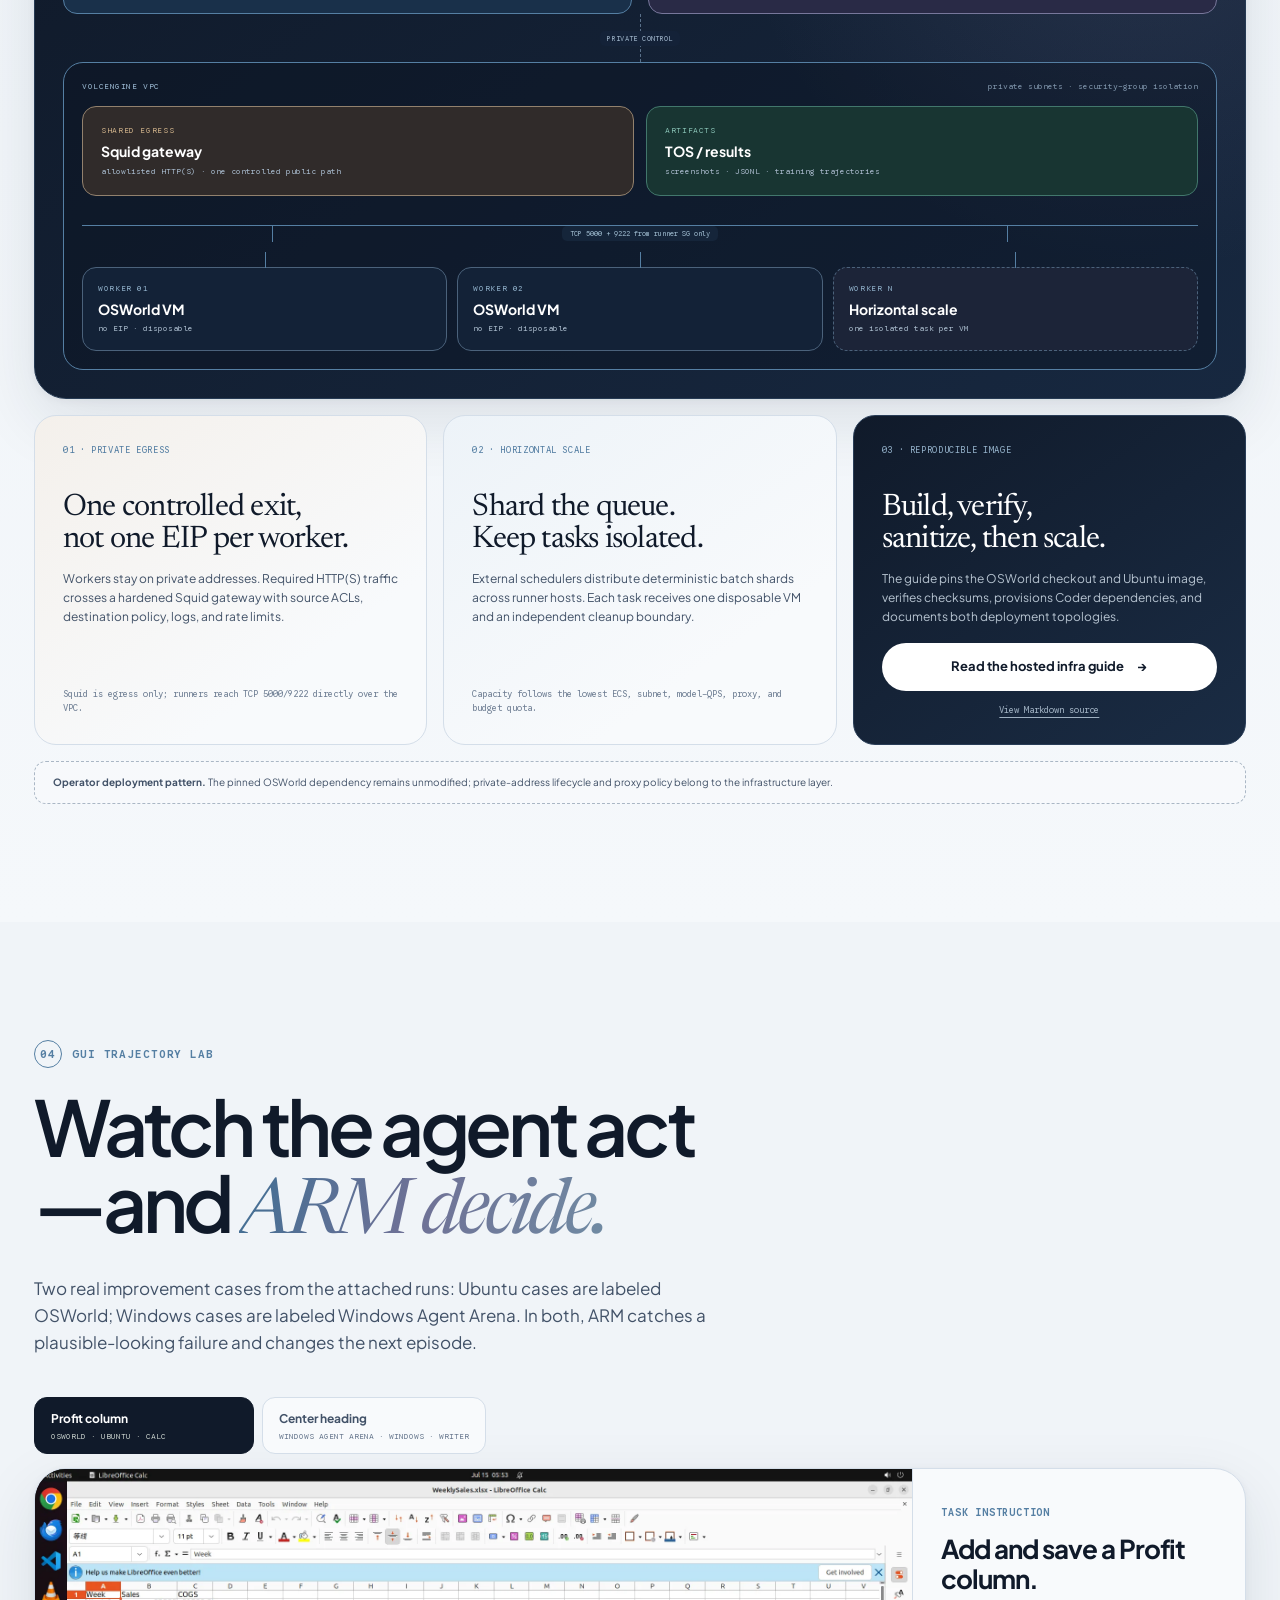
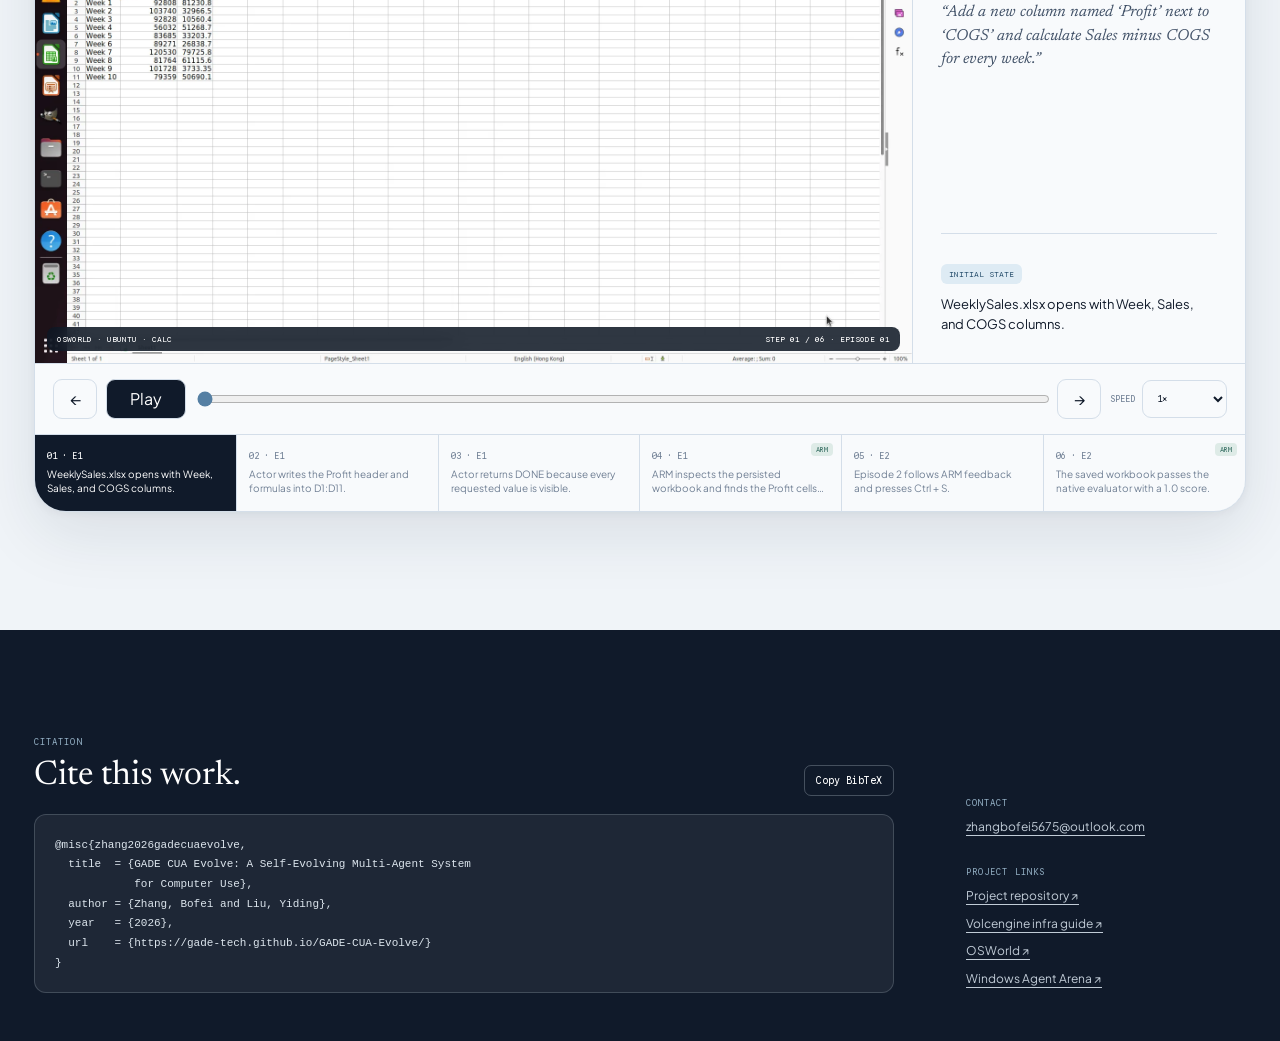
==== commit 3921b94d: "Add project citation and contact" ====
--- a/docs/index.html
+++ b/docs/index.html
@@ -255,7 +255,17 @@
 
   <footer>
     <div class="footer-inner">
-      <div class="footer-meta"><a href="https://github.com/GADE-Tech/GADE-CUA-Evolve">Project repository ↗</a><a href="volcengine-osworld-v1.html">Volcengine infra guide ↗</a><a href="https://github.com/xlang-ai/OSWorld">OSWorld ↗</a><a href="https://github.com/microsoft/WindowsAgentArena">Windows Agent Arena ↗</a><div class="citation-key"><span>Citation key</span><code id="citationKey">zhang2026gadecuaevolve</code><button id="copyCitationKey" type="button" aria-label="Copy citation key">Copy</button></div></div>
+      <div class="footer-citation">
+        <div class="footer-citation-head"><div><span>Citation</span><h2>Cite this work.</h2></div><button id="copyCitation" type="button" aria-label="Copy BibTeX citation">Copy BibTeX</button></div>
+        <pre id="citationBibtex"><code>@misc{zhang2026gadecuaevolve,
+  title  = {GADE CUA Evolve: A Self-Evolving Multi-Agent System
+            for Computer Use},
+  author = {Zhang, Bofei and Liu, Yiding},
+  year   = {2026},
+  url    = {https://gade-tech.github.io/GADE-CUA-Evolve/}
+}</code></pre>
+      </div>
+      <div class="footer-meta"><span>Contact</span><a href="mailto:zhangbofei5675@outlook.com">zhangbofei5675@outlook.com</a><span>Project links</span><a href="https://github.com/GADE-Tech/GADE-CUA-Evolve">Project repository ↗</a><a href="volcengine-osworld-v1.html">Volcengine infra guide ↗</a><a href="https://github.com/xlang-ai/OSWorld">OSWorld ↗</a><a href="https://github.com/microsoft/WindowsAgentArena">Windows Agent Arena ↗</a></div>
     </div>
   </footer>
 
--- a/docs/styles.css
+++ b/docs/styles.css
@@ -363,10 +363,12 @@
 .trajectory-timeline { grid-column: 1/-1; display: grid; grid-template-columns: repeat(var(--timeline-count, 6), minmax(0, 1fr)); gap: 1px; border-top: 1px solid var(--line); background: var(--line); }
 .trajectory-timeline button { position: relative; min-height: 76px; padding: 12px; border: 0; background: var(--surface); color: var(--muted); text-align: left; cursor: pointer; }.trajectory-timeline button:hover { background: var(--surface-1); }.trajectory-timeline button.active { background: var(--ink); color: white; }.trajectory-timeline button span { display: block; font: 9px var(--mono); }.trajectory-timeline button small { display: -webkit-box; overflow: hidden; margin-top: 6px; font-size: 10px; line-height: 1.35; -webkit-box-orient: vertical; -webkit-line-clamp: 2; }.trajectory-timeline button.checkpoint::after { content: "ARM"; position: absolute; top: 8px; right: 8px; padding: 2px 5px; border-radius: 4px; background: var(--green-soft); color: var(--green); font: 7px var(--mono); }
 
-footer { padding: 96px 0 40px; background: #101a2a; color: white; }
-.footer-inner { width: min(100%, var(--max)); margin: auto; padding: 0 34px; display: flex; justify-content: flex-end; }
-.footer-meta { display: flex; flex-direction: column; align-items: start; justify-content: end; gap: 8px; padding-bottom: 8px; color: #c1ccd7; font-size: 12px; }.footer-meta a { text-underline-offset: 4px; }
-.citation-key { display: flex; flex-wrap: wrap; align-items: center; gap: 7px; margin-top: 8px; color: #9fb0c1; font: 10px var(--mono); }.citation-key code { padding: 5px 7px; border: 1px solid rgba(193, 204, 215, 0.3); border-radius: 6px; background: rgba(255, 255, 255, 0.08); color: white; }.citation-key button { padding: 5px 8px; border: 1px solid rgba(193, 204, 215, 0.3); border-radius: 6px; background: transparent; color: white; font: inherit; cursor: pointer; }.citation-key button:hover { background: rgba(255, 255, 255, 0.12); }
+footer { padding: 96px 0 48px; background: #101a2a; color: white; }
+.footer-inner { width: min(100%, var(--max)); margin: auto; padding: 0 34px; display: grid; grid-template-columns: minmax(0, 1fr) 280px; gap: 72px; align-items: end; }
+.footer-citation { min-width: 0; }
+.footer-citation-head { display: flex; align-items: end; justify-content: space-between; gap: 20px; margin-bottom: 18px; }.footer-citation-head span, .footer-meta span { color: #8da8bc; font: 9px var(--mono); letter-spacing: 0.12em; text-transform: uppercase; }.footer-citation-head h2 { margin: 7px 0 0; font: 400 34px/1.1 var(--serif); }.footer-citation-head button { flex: 0 0 auto; padding: 8px 11px; border: 1px solid rgba(193, 204, 215, 0.3); border-radius: 7px; background: transparent; color: white; font: 10px var(--mono); cursor: pointer; }.footer-citation-head button:hover { background: rgba(255, 255, 255, 0.12); }
+.footer-citation pre { overflow-x: auto; margin: 0; padding: 20px; border: 1px solid rgba(193, 204, 215, 0.22); border-radius: 12px; background: rgba(255, 255, 255, 0.06); color: #dce5ed; font: 11px/1.7 var(--mono); }
+.footer-meta { display: flex; flex-direction: column; align-items: start; gap: 9px; padding-bottom: 4px; color: #c1ccd7; font-size: 12px; }.footer-meta span:not(:first-child) { margin-top: 20px; }.footer-meta a { overflow-wrap: anywhere; text-underline-offset: 4px; }
 
 .reveal { opacity: 0; transform: translateY(12px); transition: opacity 620ms cubic-bezier(0.2, 0, 0, 1), transform 620ms cubic-bezier(0.2, 0, 0, 1); }
 .reveal.is-visible { opacity: 1; transform: none; }
@@ -408,7 +410,7 @@
   .diagnostics { padding: 24px 16px; }.diagnostics-head, .diagnostic-grid { grid-template-columns: 1fr; }.diagnostic-body { grid-template-columns: 1fr; }
   .infra-layout { margin-top: 42px; }.infra-topology { padding: 18px; }.infra-map-head { display: grid; gap: 5px; }.infra-external, .gateway-row { grid-template-columns: 1fr; }.infra-external::after { display: none; }.worker-grid { grid-template-columns: 1fr; }.worker-bus::before, .worker-bus::after { display: none; }.worker::before { display: none; }.vpc-label { display: grid; gap: 4px; }.infra-feature-grid { grid-template-columns: 1fr; }.infra-feature, .feature-guide { grid-column: auto; min-height: 300px; padding: 24px 20px; }.infra-feature h3 { margin-top: 28px; font-size: 29px; }
   .case-tabs button { flex: 1 1 100%; }.trajectory-info { min-height: 430px; padding: 22px; }.trajectory-controls { grid-template-columns: 40px 72px 1fr 40px; padding: 12px; }.speed-control { grid-column: 1/-1; justify-content: end; }.trajectory-timeline { grid-template-columns: repeat(3, 1fr); }.trajectory-timeline button { min-height: 64px; }
-  .footer-inner { justify-content: flex-start; padding: 0 18px; }
+  footer { padding-top: 72px; }.footer-inner { grid-template-columns: 1fr; gap: 42px; padding: 0 18px; }.footer-citation-head { align-items: center; }.footer-citation-head h2 { font-size: 29px; }.footer-citation pre { padding: 16px; font-size: 9px; }.footer-meta { padding-bottom: 0; }
 }
 
 @media (max-width: 430px) {
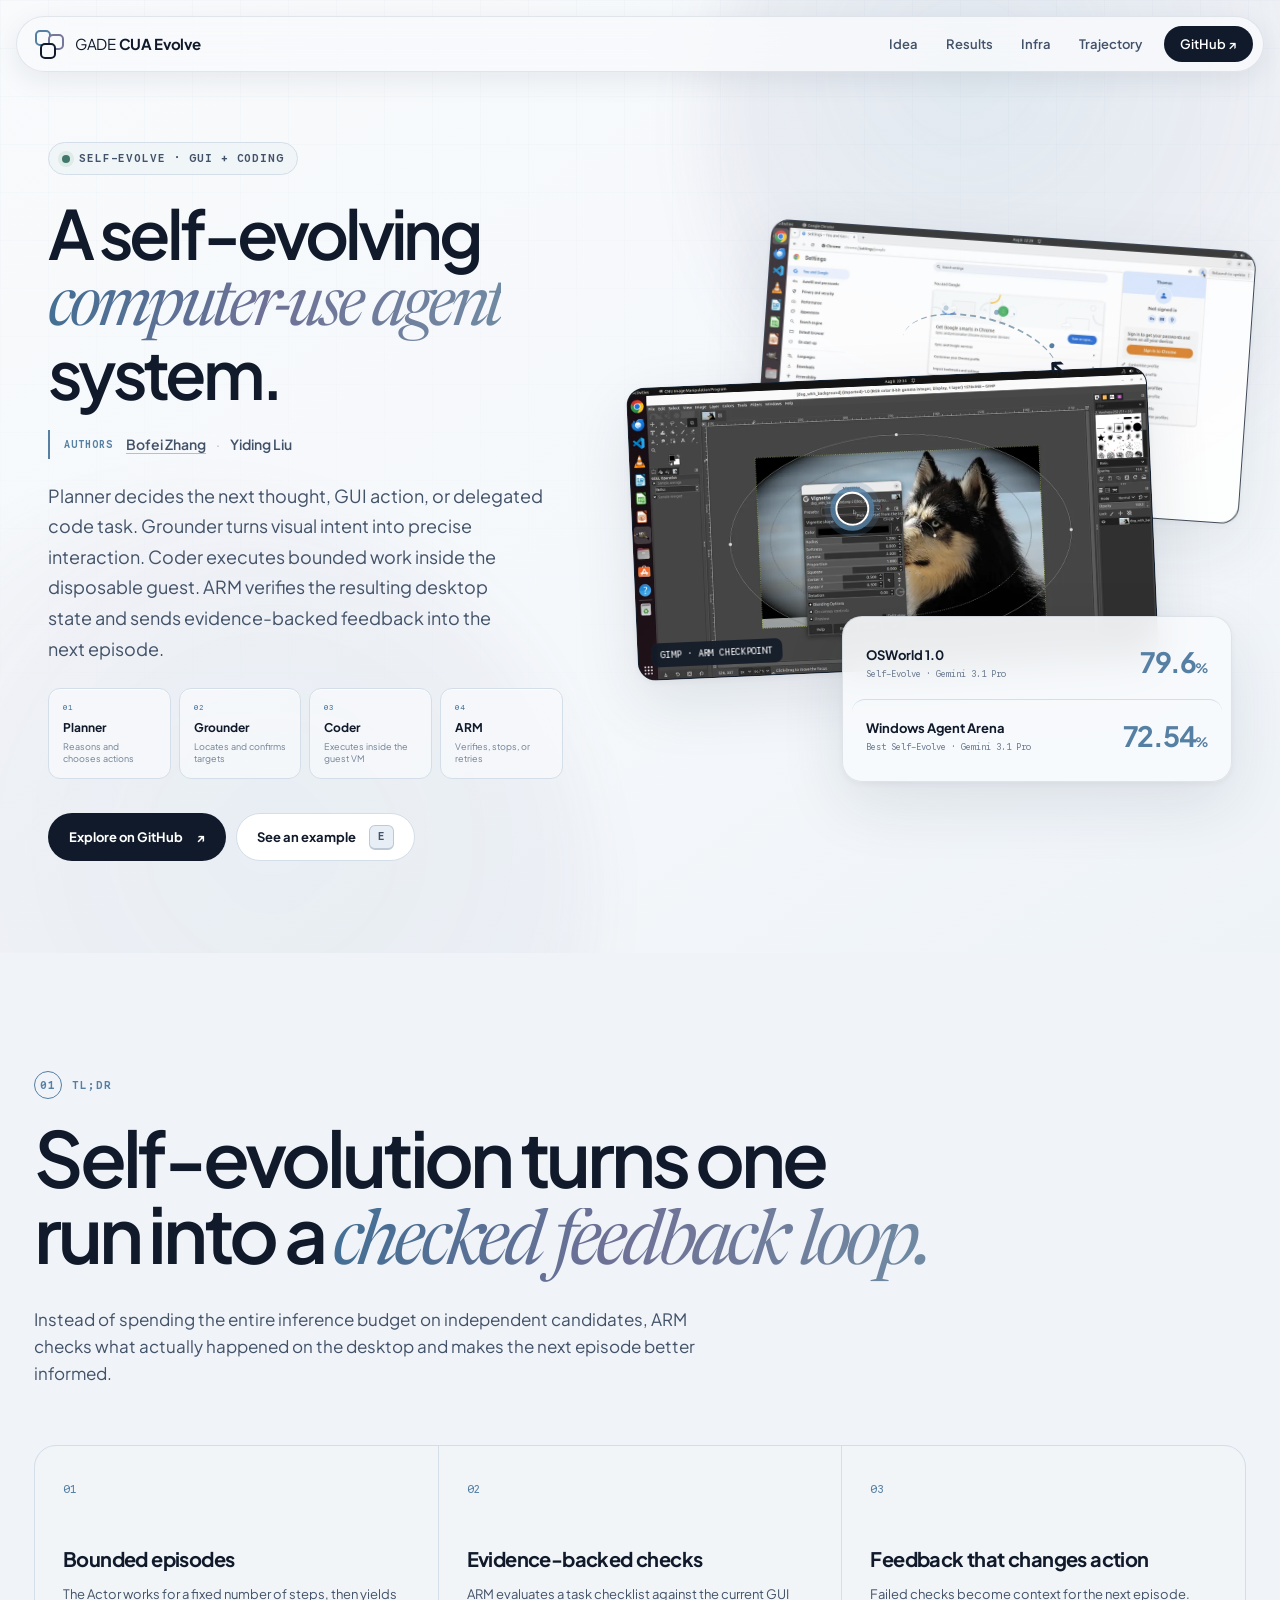
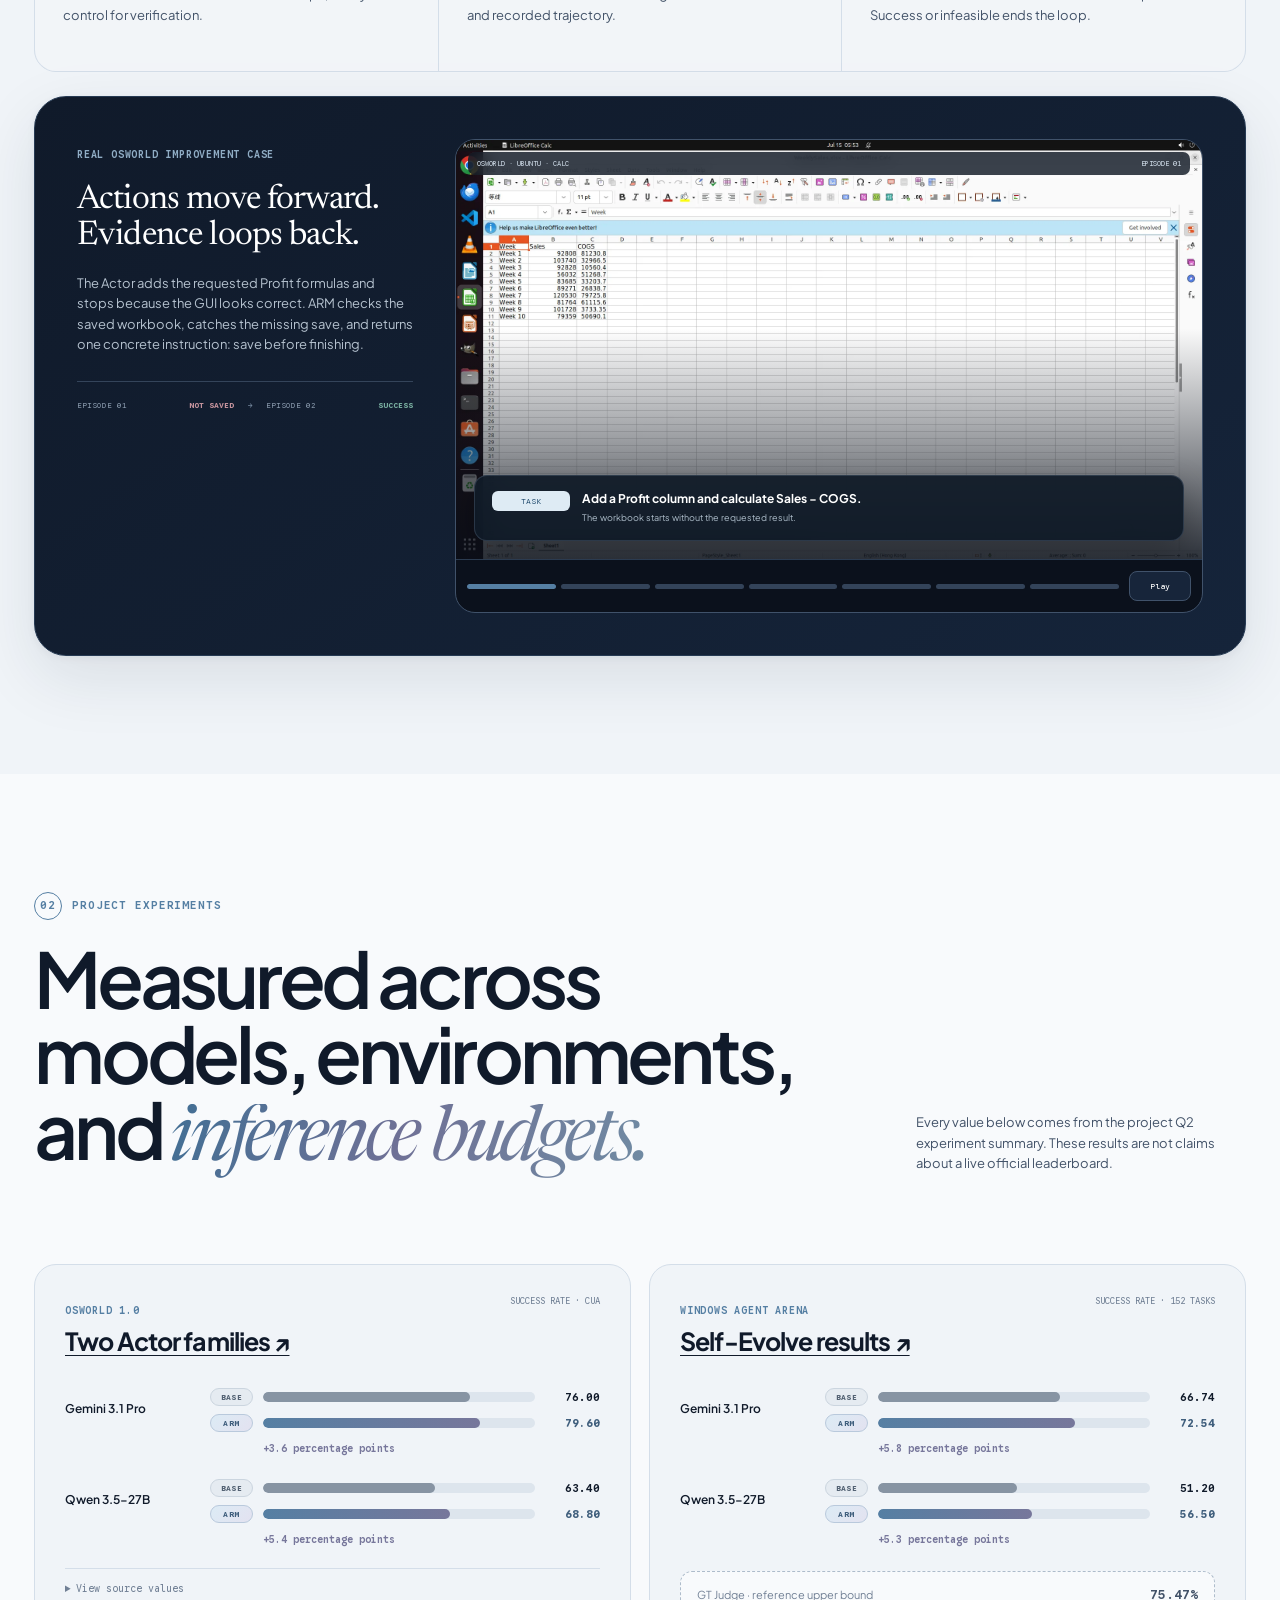
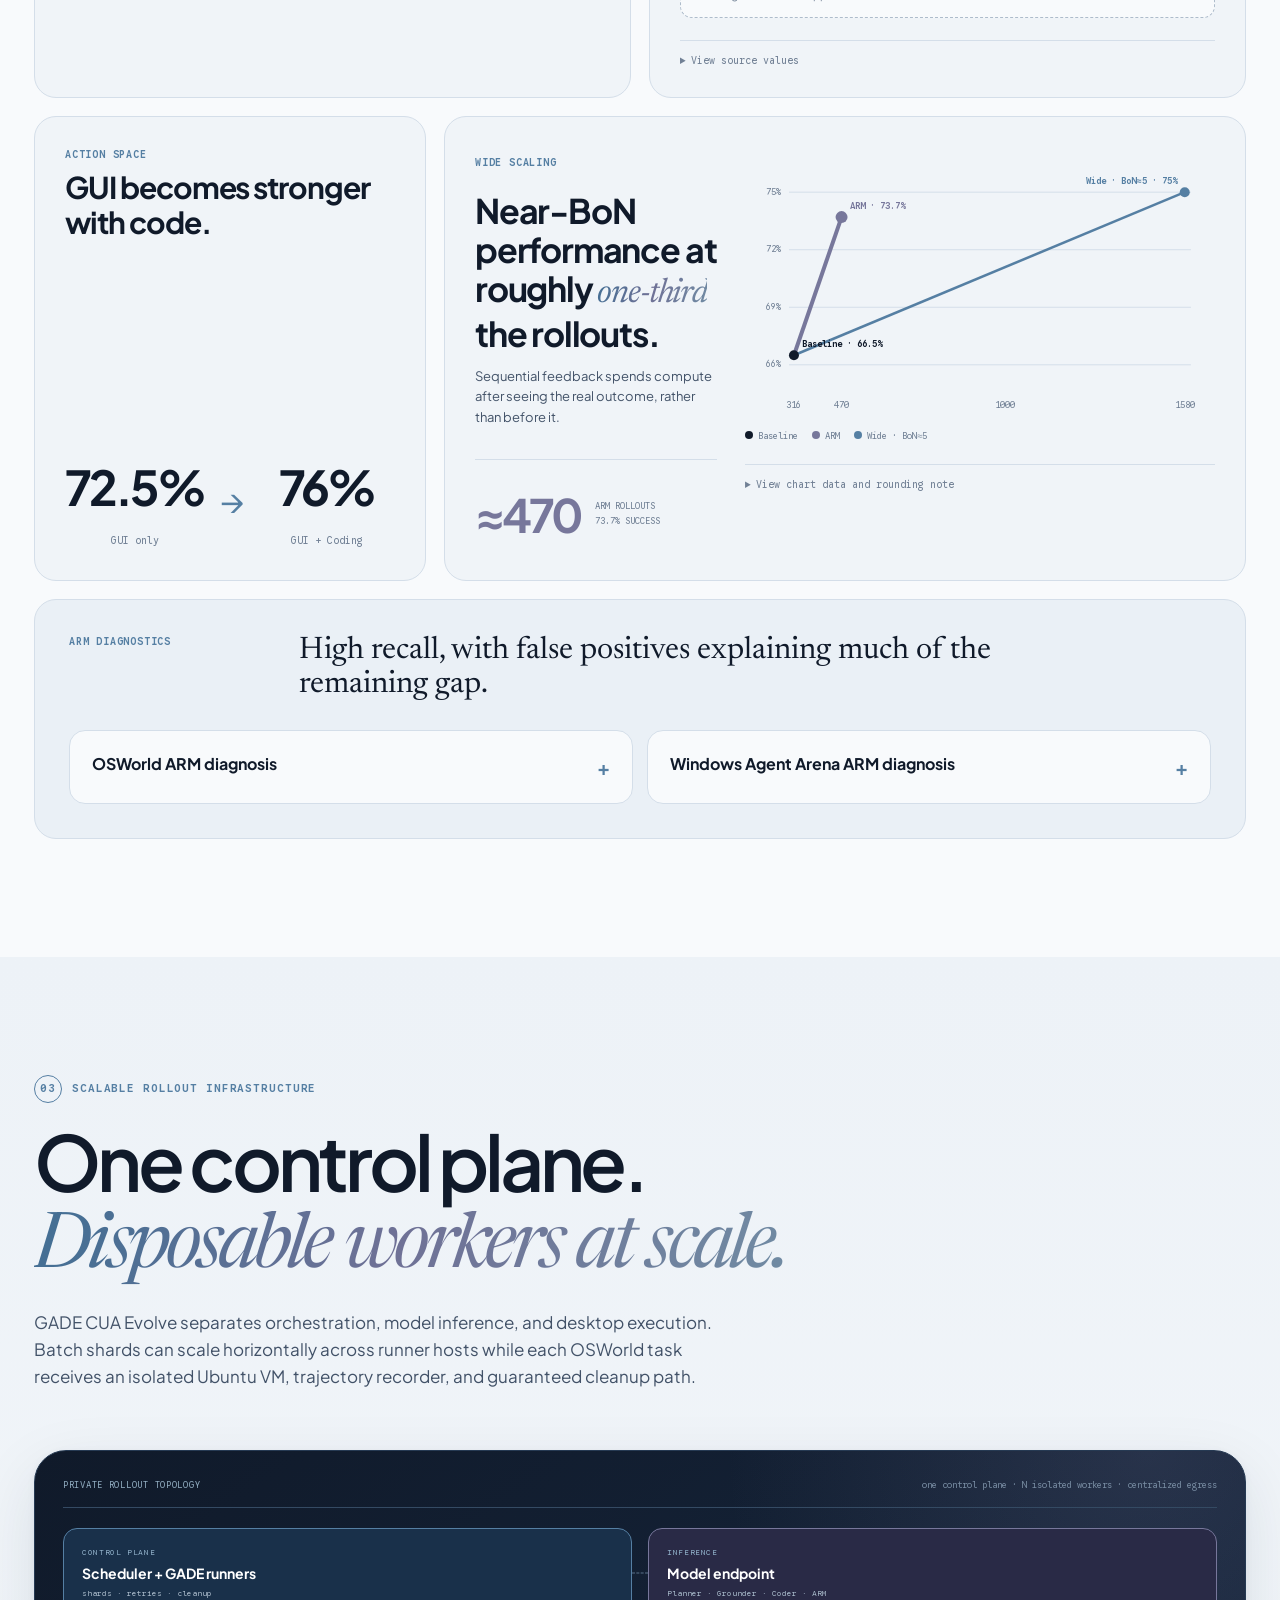
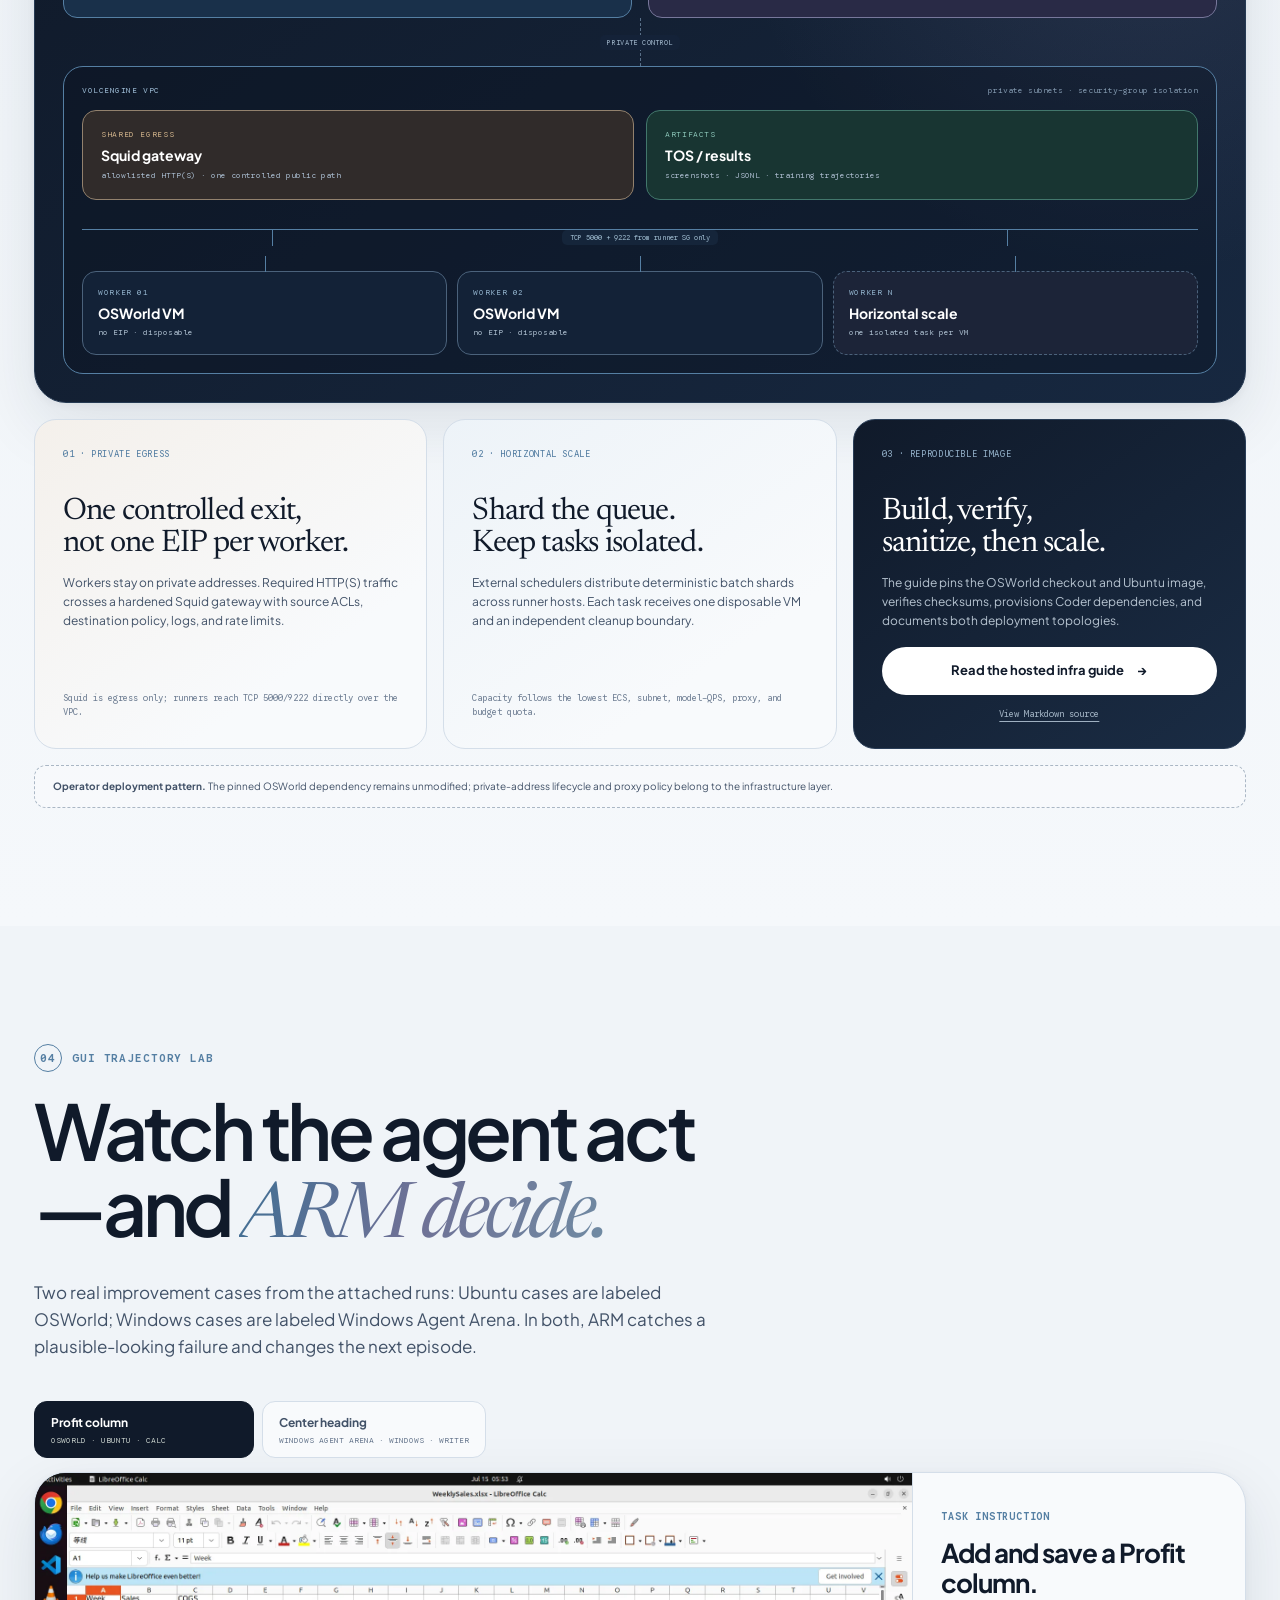
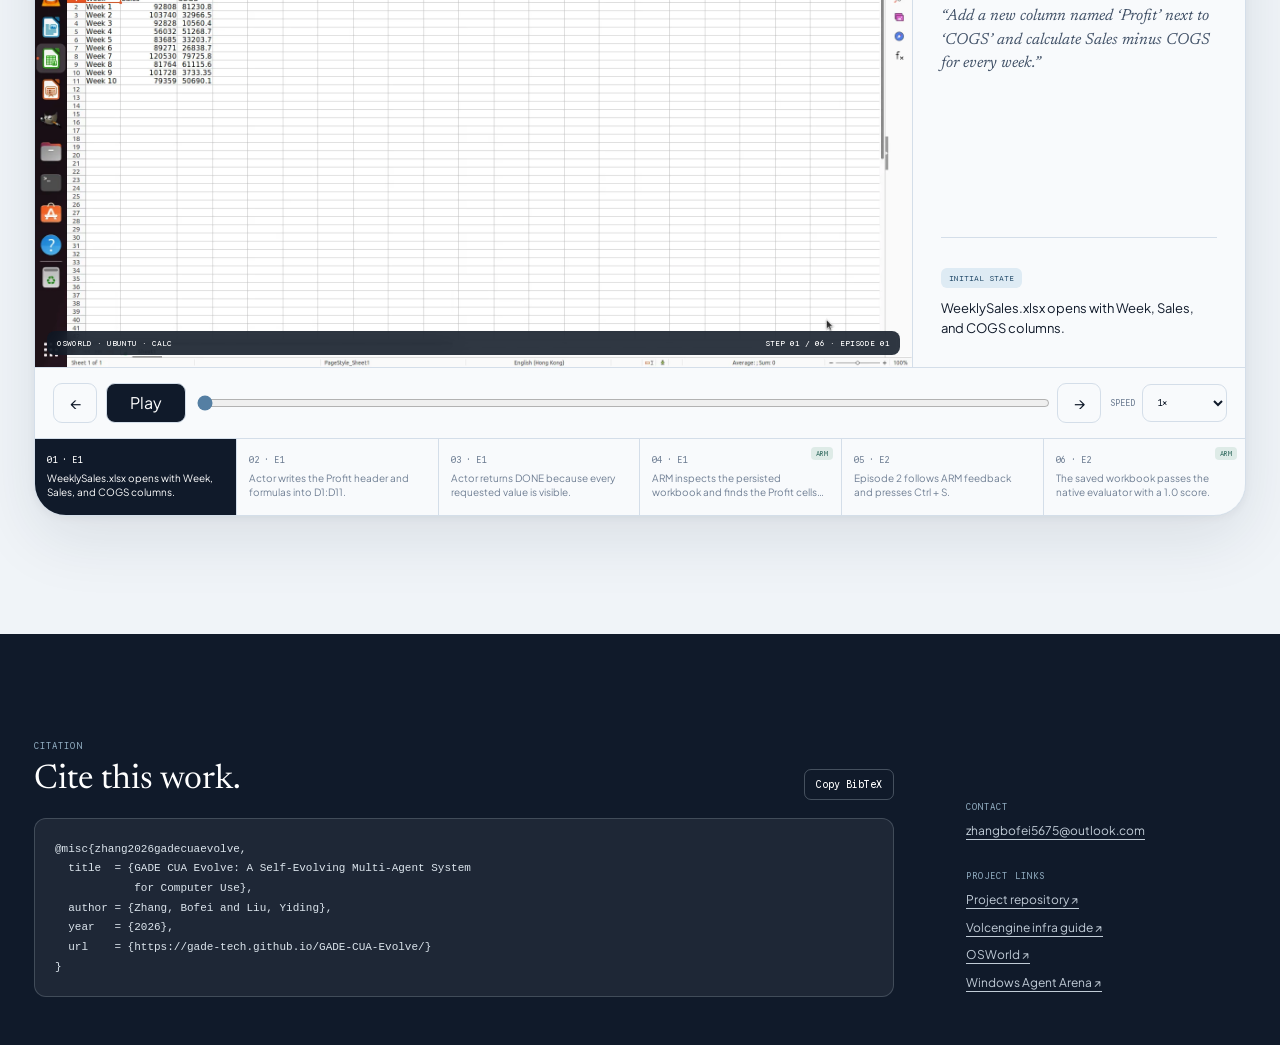
==== commit e9c2ab0f: "Polish benchmark result presentation" ====
--- a/docs/index.html
+++ b/docs/index.html
@@ -45,7 +45,7 @@
         <div class="hero-copy reveal">
           <div class="eyebrow-chip"><span></span> Self-evolve · GUI + Coding</div>
           <h1>A self-evolving<br><em>computer-use agent</em><br>system.</h1>
-          <p class="hero-authors" aria-label="Authors: Bofei Zhang and Yiding Liu"><span>Authors</span><b>Bofei Zhang</b><i>·</i><b>Yiding Liu</b></p>
+          <p class="hero-authors" aria-label="Authors: Bofei Zhang and Yiding Liu"><span>Authors</span><b><a href="mailto:zhangbofei5675@outlook.com" title="Email Bofei Zhang">Bofei Zhang</a></b><i>·</i><b>Yiding Liu</b></p>
           <p class="hero-lede">Planner decides the next thought, GUI action, or delegated code task. Grounder turns visual intent into precise interaction. Coder executes bounded work inside the disposable guest. ARM verifies the resulting desktop state and sends evidence-backed feedback into the next episode.</p>
           <div class="agent-roles" aria-label="Planner, Grounder, Coder, and ARM system roles">
             <article><span>01</span><strong>Planner</strong><small>Reasons and chooses actions</small></article>
--- a/docs/styles.css
+++ b/docs/styles.css
@@ -165,6 +165,8 @@
 .hero-authors { display: flex; flex-wrap: wrap; align-items: center; gap: 6px 10px; margin: 24px 0 0; padding: 4px 0 4px 14px; border-left: 2px solid var(--blue); color: var(--ink-soft); font-size: 14px; line-height: 1.5; }
 .hero-authors span { margin-right: 3px; color: var(--blue); font: 600 10px var(--mono); letter-spacing: 0.1em; text-transform: uppercase; }
 .hero-authors b { font-weight: 600; }
+.hero-authors a { text-decoration-color: color-mix(in srgb, var(--blue) 45%, transparent); text-underline-offset: 3px; transition: color 160ms ease, text-decoration-color 160ms ease; }
+.hero-authors a:hover { color: var(--blue); text-decoration-color: currentColor; }
 .hero-authors i { color: #aab7c5; font-style: normal; }
 .hero-lede { max-width: 660px; margin: 22px 0 0; color: var(--ink-soft); font-size: 18px; line-height: 1.7; text-wrap: pretty; }
 .agent-roles { display: grid; grid-template-columns: repeat(4, 1fr); gap: 8px; margin-top: 24px; }
@@ -250,15 +252,16 @@
 .card-head h3 a { text-decoration-thickness: 1px; text-underline-offset: 4px; }
 .card-note { color: var(--muted); font: 9px var(--mono); text-transform: uppercase; }
 .paired-bars { display: grid; gap: 24px; margin-top: 32px; }
-.bar-group { display: grid; grid-template-columns: 135px 1fr 55px; gap: 11px; align-items: center; }
+.bar-group { display: grid; grid-template-columns: 135px 43px 1fr 55px; gap: 8px 10px; align-items: center; }
 .bar-name { grid-row: span 2; font-size: 12px; font-weight: 600; }
-.bar-track { position: relative; height: 9px; overflow: hidden; border-radius: 999px; background: #dde5ed; }
+.bar-series { padding: 3px 5px; border: 1px solid #cbd5df; border-radius: 999px; background: #e5ebf1; color: #536273; font: 700 8px var(--mono); letter-spacing: 0.06em; text-align: center; text-transform: uppercase; }
+.bar-series.evolve { border-color: #b9c9dc; background: linear-gradient(135deg, #dcebf5, #e3e2f0); color: #405f7d; }
+.bar-track { position: relative; height: 10px; overflow: hidden; border-radius: 999px; background: #dde5ed; }
 .bar-fill { height: 100%; width: calc(var(--value) * 1%); min-width: 3px; border-radius: inherit; background: #8794a3; }
 .bar-fill.evolve { background: linear-gradient(90deg, var(--blue), var(--violet)); }
 .bar-value { font: 600 11px var(--mono); text-align: right; }
-.bar-value.evolve { color: #526f8e; }
-.bar-type { position: absolute; left: 7px; top: 50%; transform: translateY(-50%); color: white; font: 7px var(--mono); text-transform: uppercase; }
-.lift-label { grid-column: 2/4; margin-top: 2px; color: var(--violet); font: 600 10px var(--mono); }
+.bar-value.evolve { color: #405f7d; font-weight: 700; }
+.lift-label { grid-column: 3/5; margin-top: 2px; color: var(--violet); font: 600 10px var(--mono); }
 .upper-bound { display: flex; justify-content: space-between; margin-top: 25px; padding: 14px 16px; border: 1px dashed #aebccb; border-radius: 12px; background: var(--surface); }
 .upper-bound span { color: var(--muted); font-size: 11px; }.upper-bound strong { color: var(--ink-soft); font: 600 13px var(--mono); }
 .data-table { margin-top: 22px; border-top: 1px solid var(--line); color: var(--muted); font-size: 11px; }
@@ -284,7 +287,7 @@
 .diagnostics { margin-top: 18px; padding: 34px; border: 1px solid var(--line); border-radius: var(--radius); background: #eaf0f6; }
 .diagnostics-head { display: grid; grid-template-columns: 200px 1fr; gap: 30px; align-items: start; }
 .diagnostics-head h3 { max-width: 760px; margin: 0; font: 400 31px/1.1 var(--serif); }
-.diagnostic-grid { display: grid; grid-template-columns: 1fr 1fr; gap: 14px; margin-top: 28px; }
+.diagnostic-grid { display: grid; grid-template-columns: 1fr 1fr; gap: 14px; align-items: start; margin-top: 28px; }
 .diagnostic-card { padding: 0 22px; border: 1px solid var(--line); border-radius: 16px; background: var(--surface); }
 .diagnostic-card summary { display: flex; justify-content: space-between; gap: 15px; padding: 20px 0; cursor: pointer; font-weight: 700; list-style: none; }.diagnostic-card summary::-webkit-details-marker { display: none; }.diagnostic-card summary::after { content: "+"; color: var(--blue); font-size: 20px; }.diagnostic-card[open] summary::after { content: "−"; }
 .diagnostic-body { display: grid; grid-template-columns: 1fr 1fr; gap: 22px; padding: 0 0 22px; }
@@ -405,7 +408,7 @@
   .quickscan { grid-template-columns: 1fr; }.quickscan article { min-height: auto; }.quickscan h3 { margin-top: 24px; }
   .loop-card { padding: 24px 18px; }.loop-event { right: 10px; bottom: 10px; left: 10px; padding: 11px; }.loop-event span { min-width: 62px; }.loop-event p { display: none; }.loop-result { grid-template-columns: 1fr auto 12px 1fr auto; }
   .results-grid { margin-top: 42px; }.result-card { padding: 22px; }.card-head { display: block; }.card-note { display: block; margin-top: 8px; }
-  .bar-group { grid-template-columns: 98px 1fr 49px; }
+  .bar-group { grid-template-columns: 98px 41px 1fr 49px; gap: 8px; }
   .compact-card, .scaling-card { grid-column: span 12; min-height: auto; }.slope-chart { padding-top: 42px; }.slope-point strong { font-size: 39px; }
   .diagnostics { padding: 24px 16px; }.diagnostics-head, .diagnostic-grid { grid-template-columns: 1fr; }.diagnostic-body { grid-template-columns: 1fr; }
   .infra-layout { margin-top: 42px; }.infra-topology { padding: 18px; }.infra-map-head { display: grid; gap: 5px; }.infra-external, .gateway-row { grid-template-columns: 1fr; }.infra-external::after { display: none; }.worker-grid { grid-template-columns: 1fr; }.worker-bus::before, .worker-bus::after { display: none; }.worker::before { display: none; }.vpc-label { display: grid; gap: 4px; }.infra-feature-grid { grid-template-columns: 1fr; }.infra-feature, .feature-guide { grid-column: auto; min-height: 300px; padding: 24px 20px; }.infra-feature h3 { margin-top: 28px; font-size: 29px; }
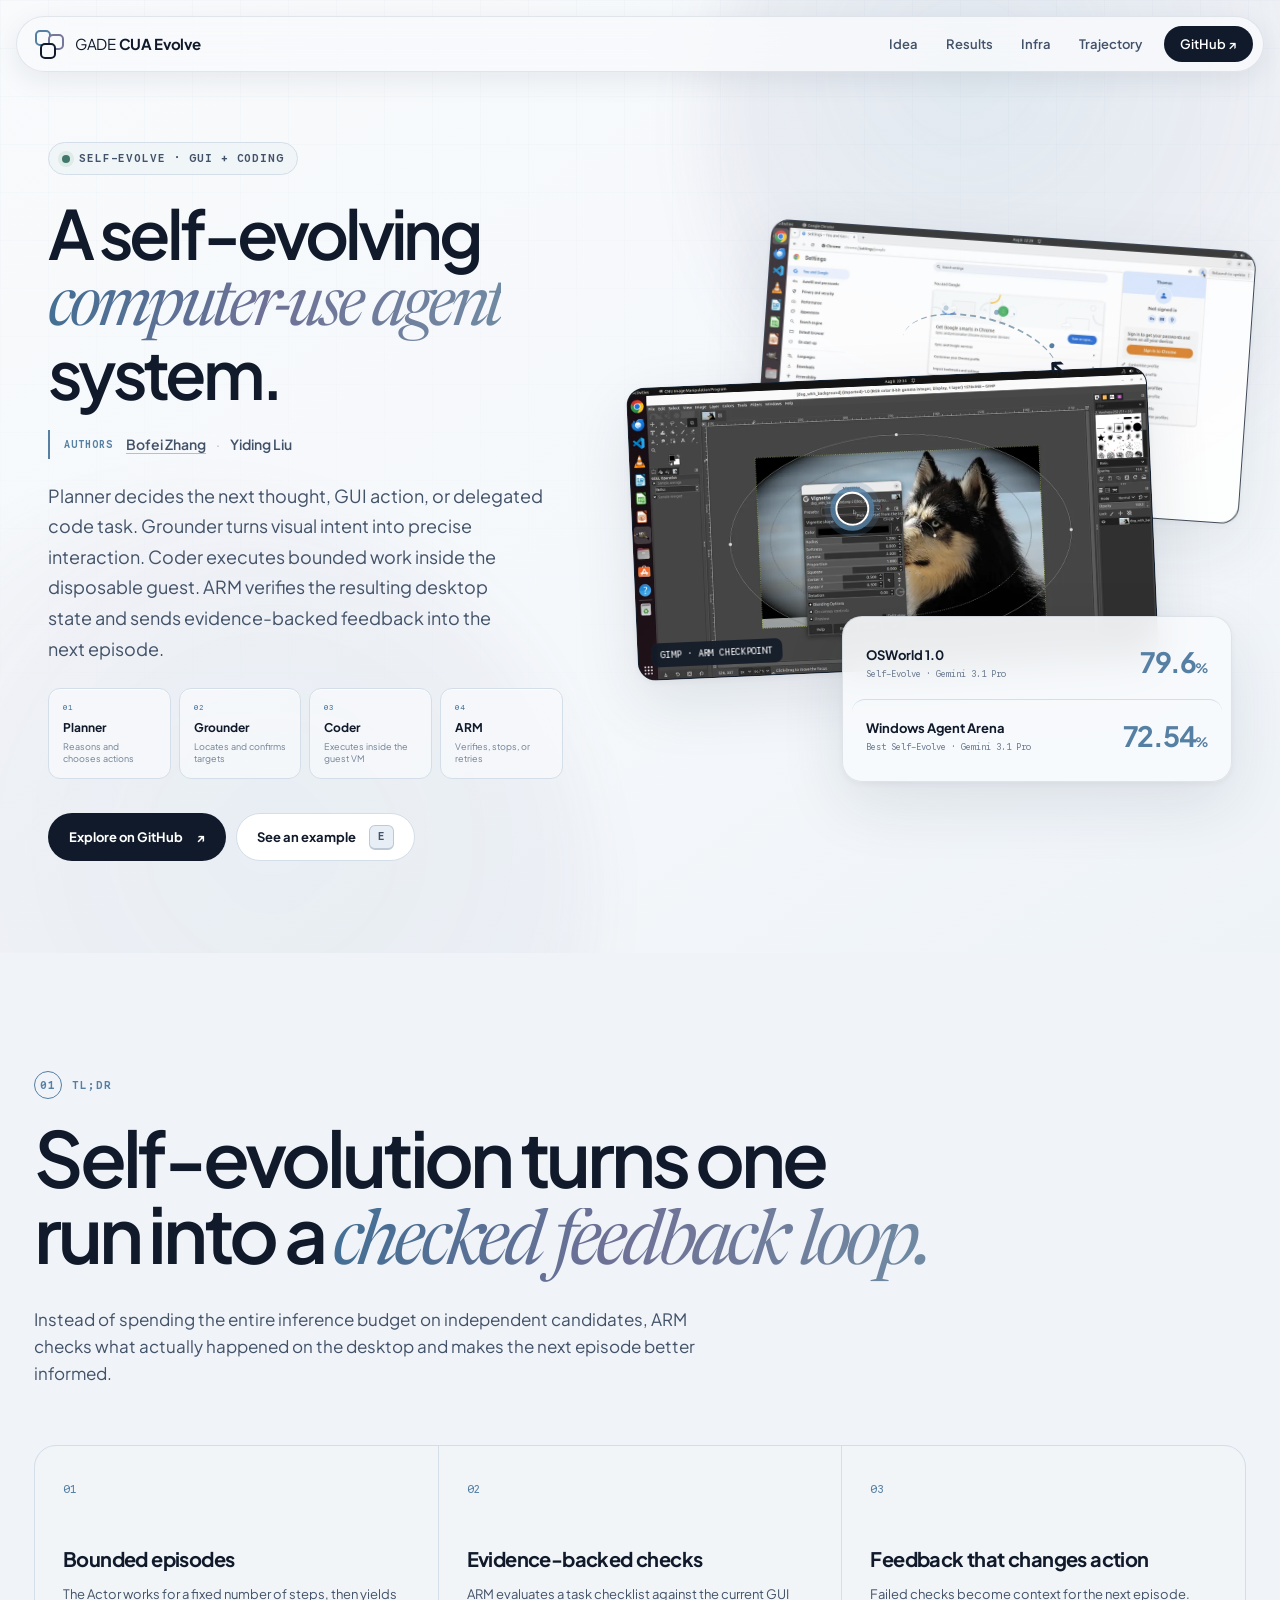
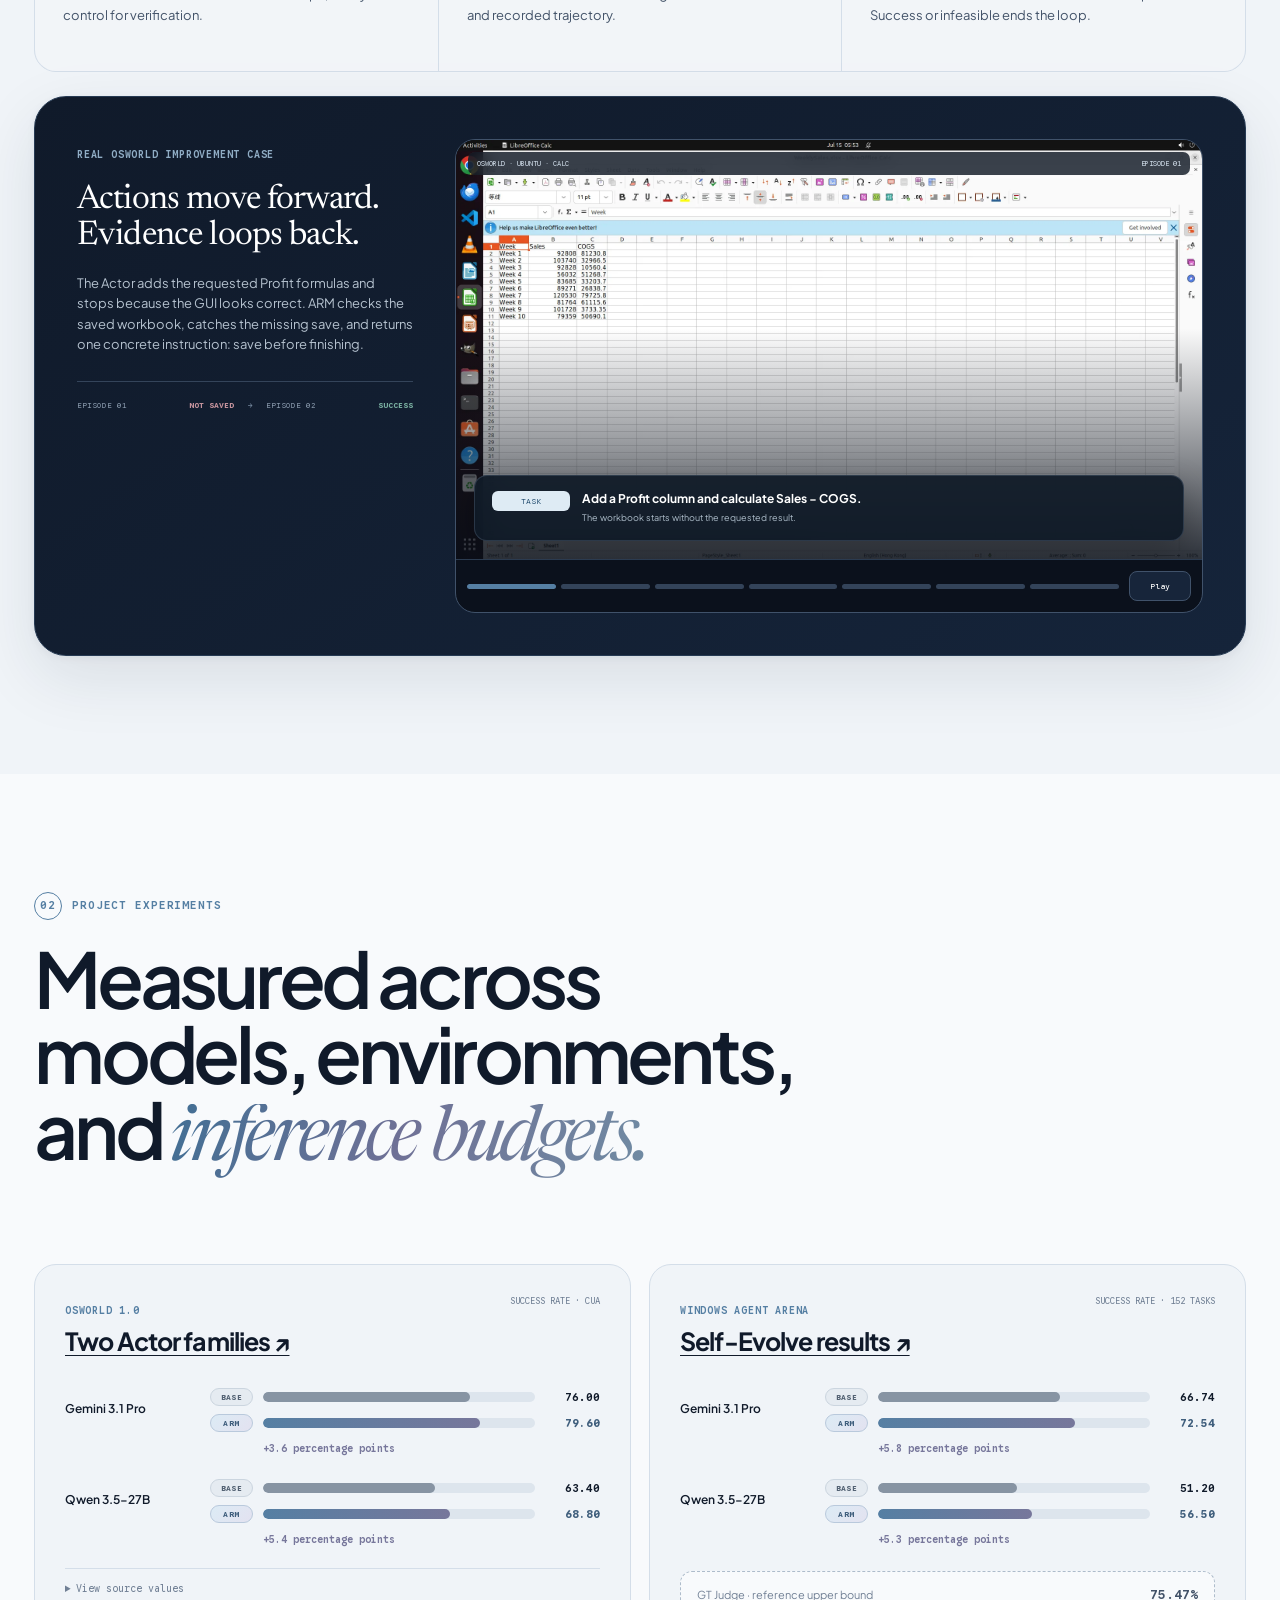
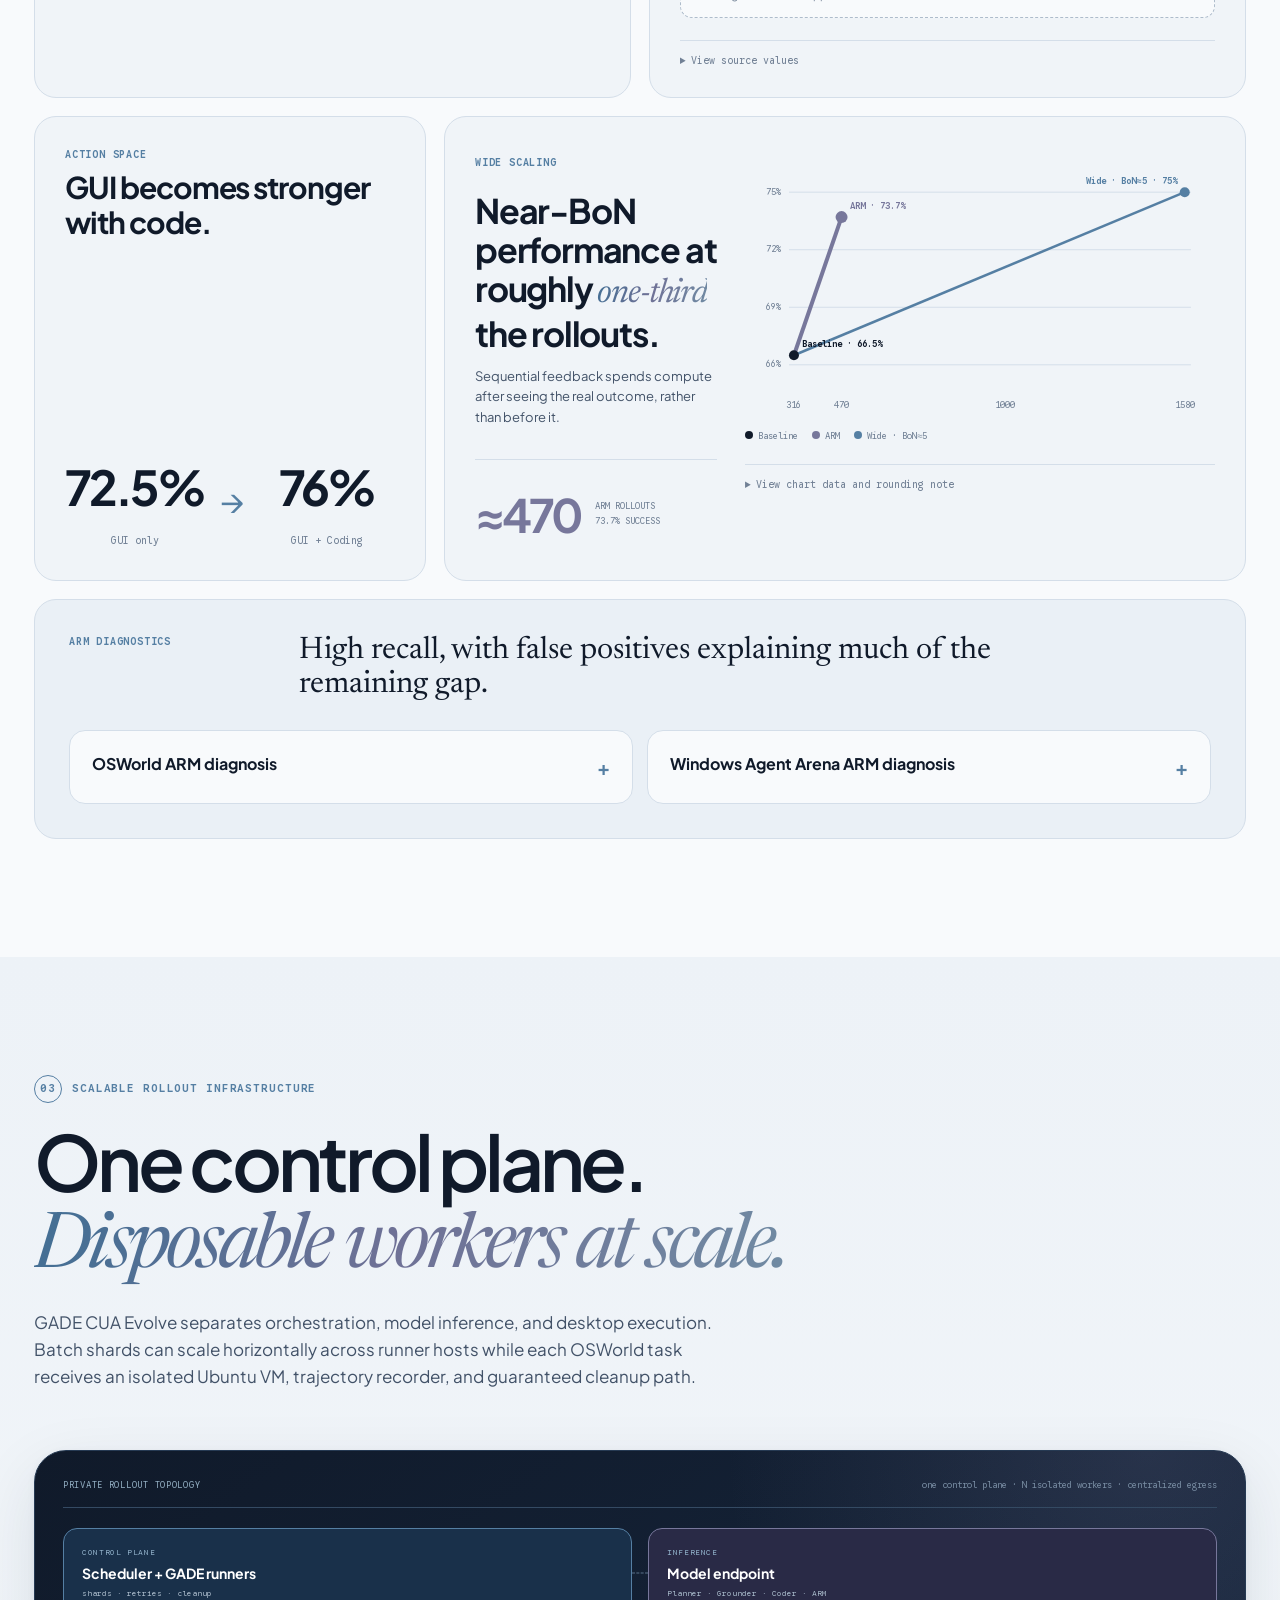
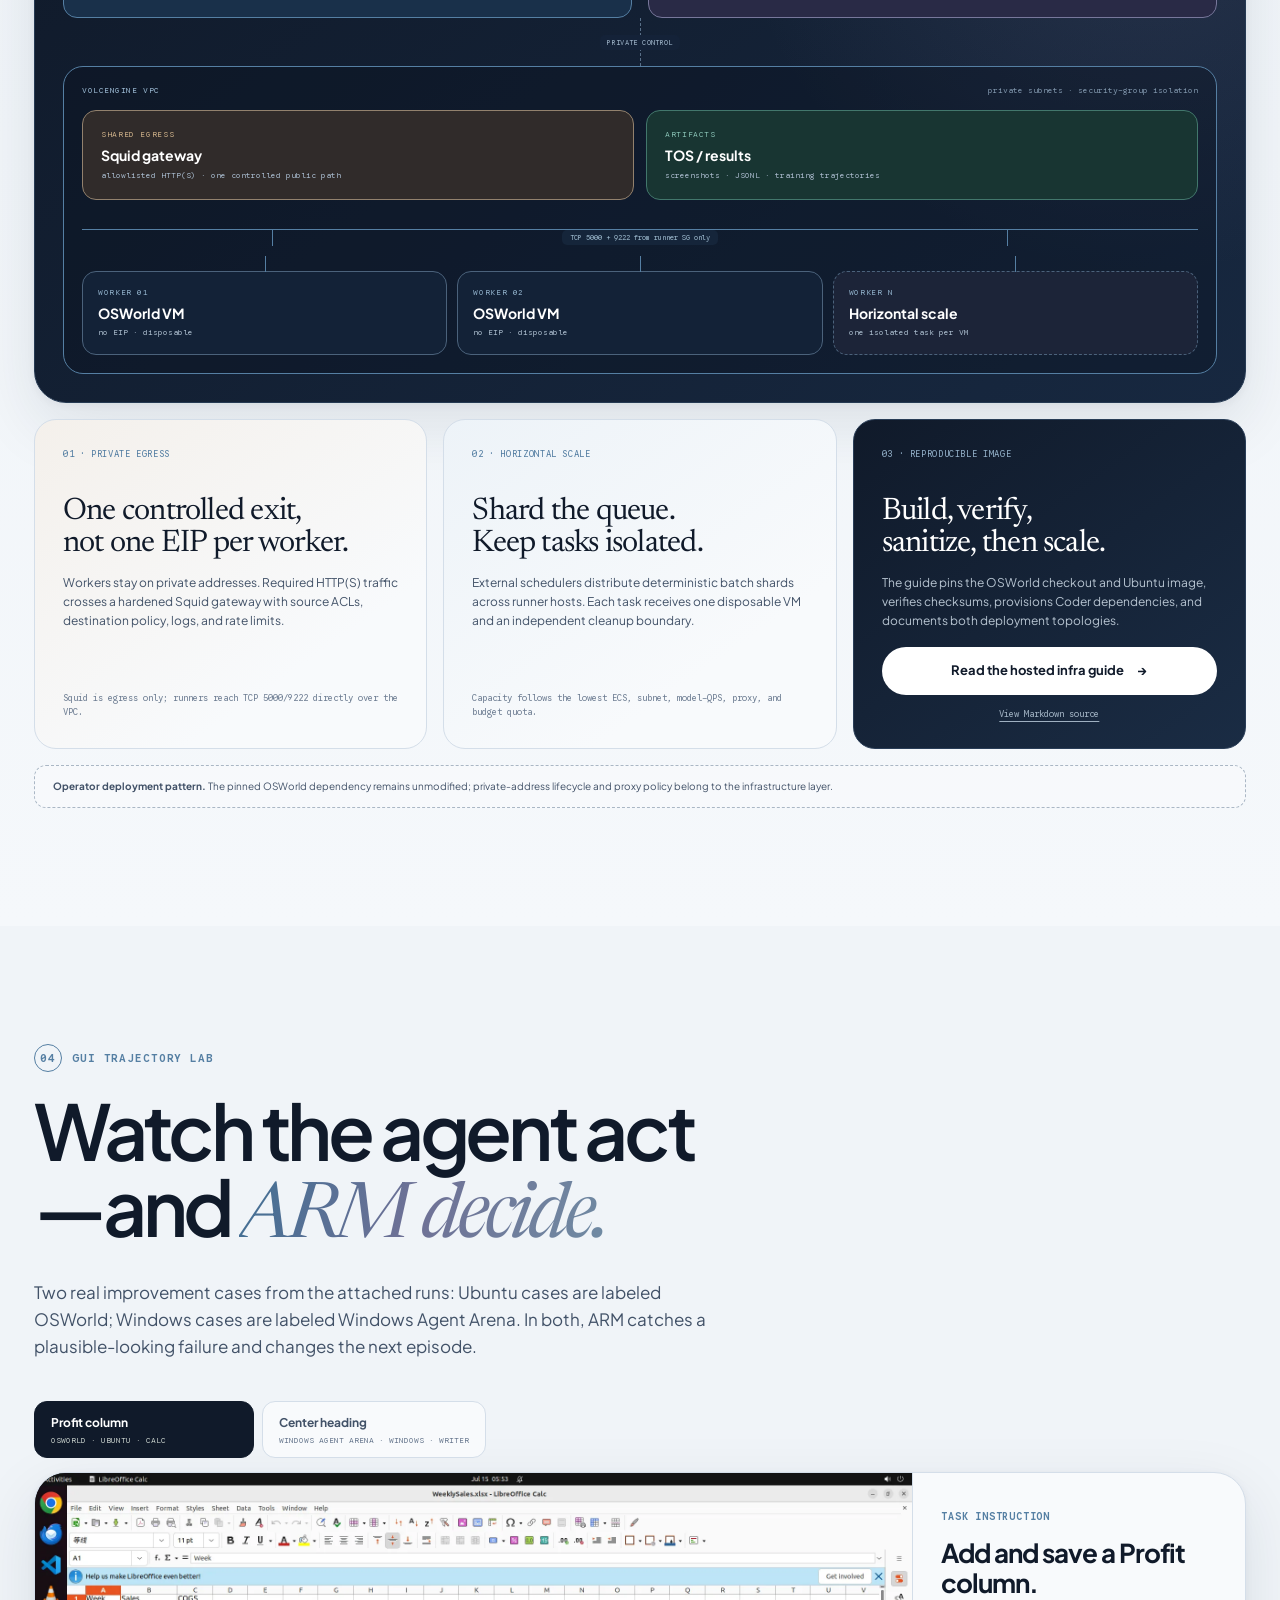
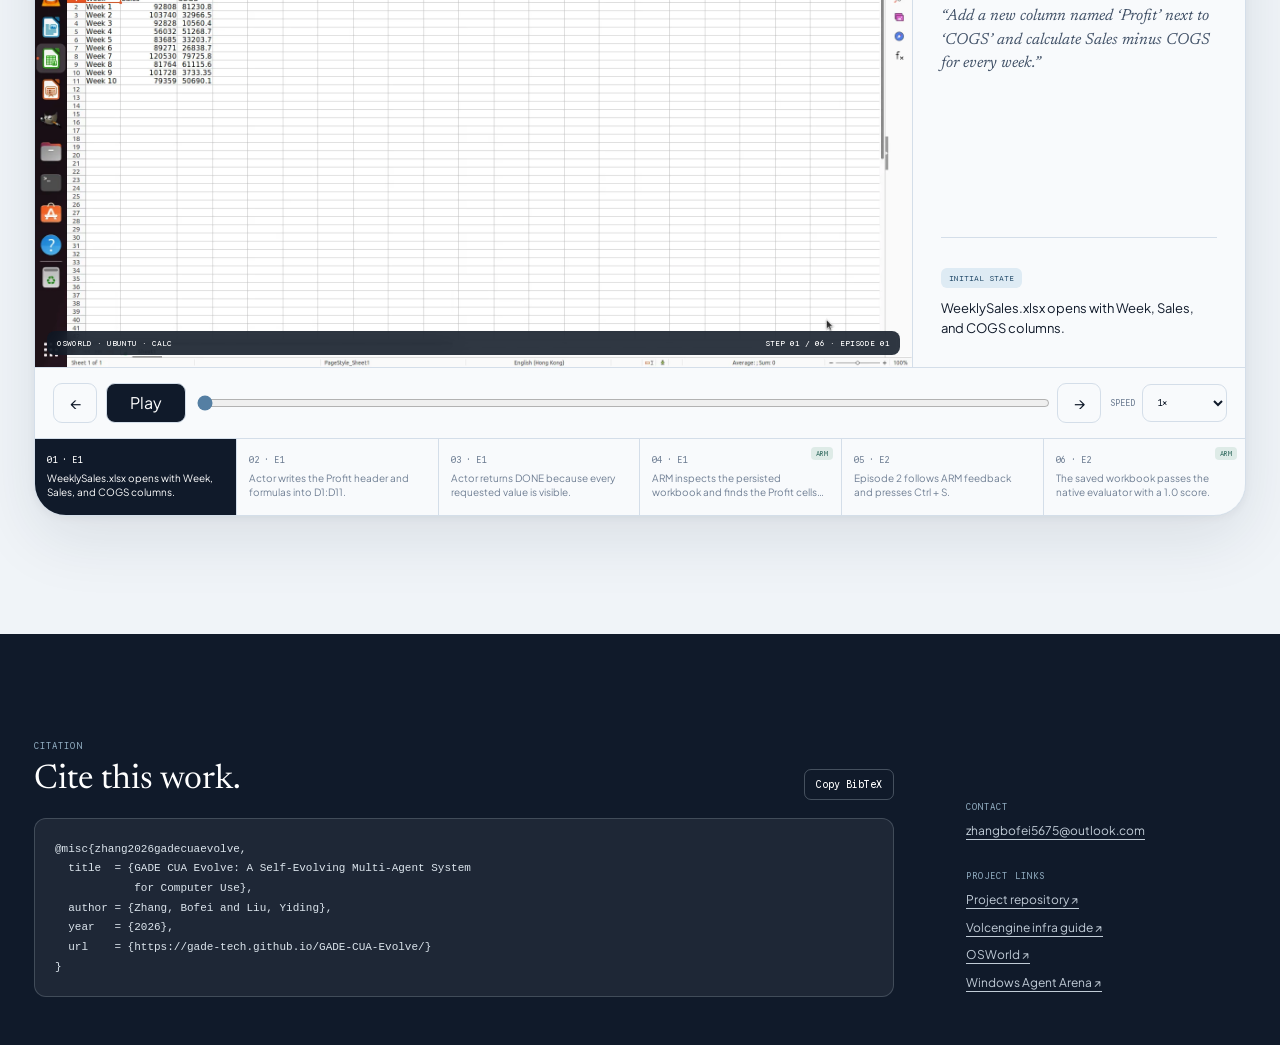
==== commit ce494687: "Remove redundant experiment disclaimer" ====
--- a/docs/index.html
+++ b/docs/index.html
@@ -119,7 +119,6 @@
       <div class="section-inner">
         <div class="section-heading results-heading reveal">
           <div><div class="section-tag"><span>02</span> Project experiments</div><h2>Measured across models, environments, and <em>inference budgets.</em></h2></div>
-          <p>Every value below comes from the project Q2 experiment summary. These results are not claims about a live official leaderboard.</p>
         </div>
 
         <div class="results-grid">
